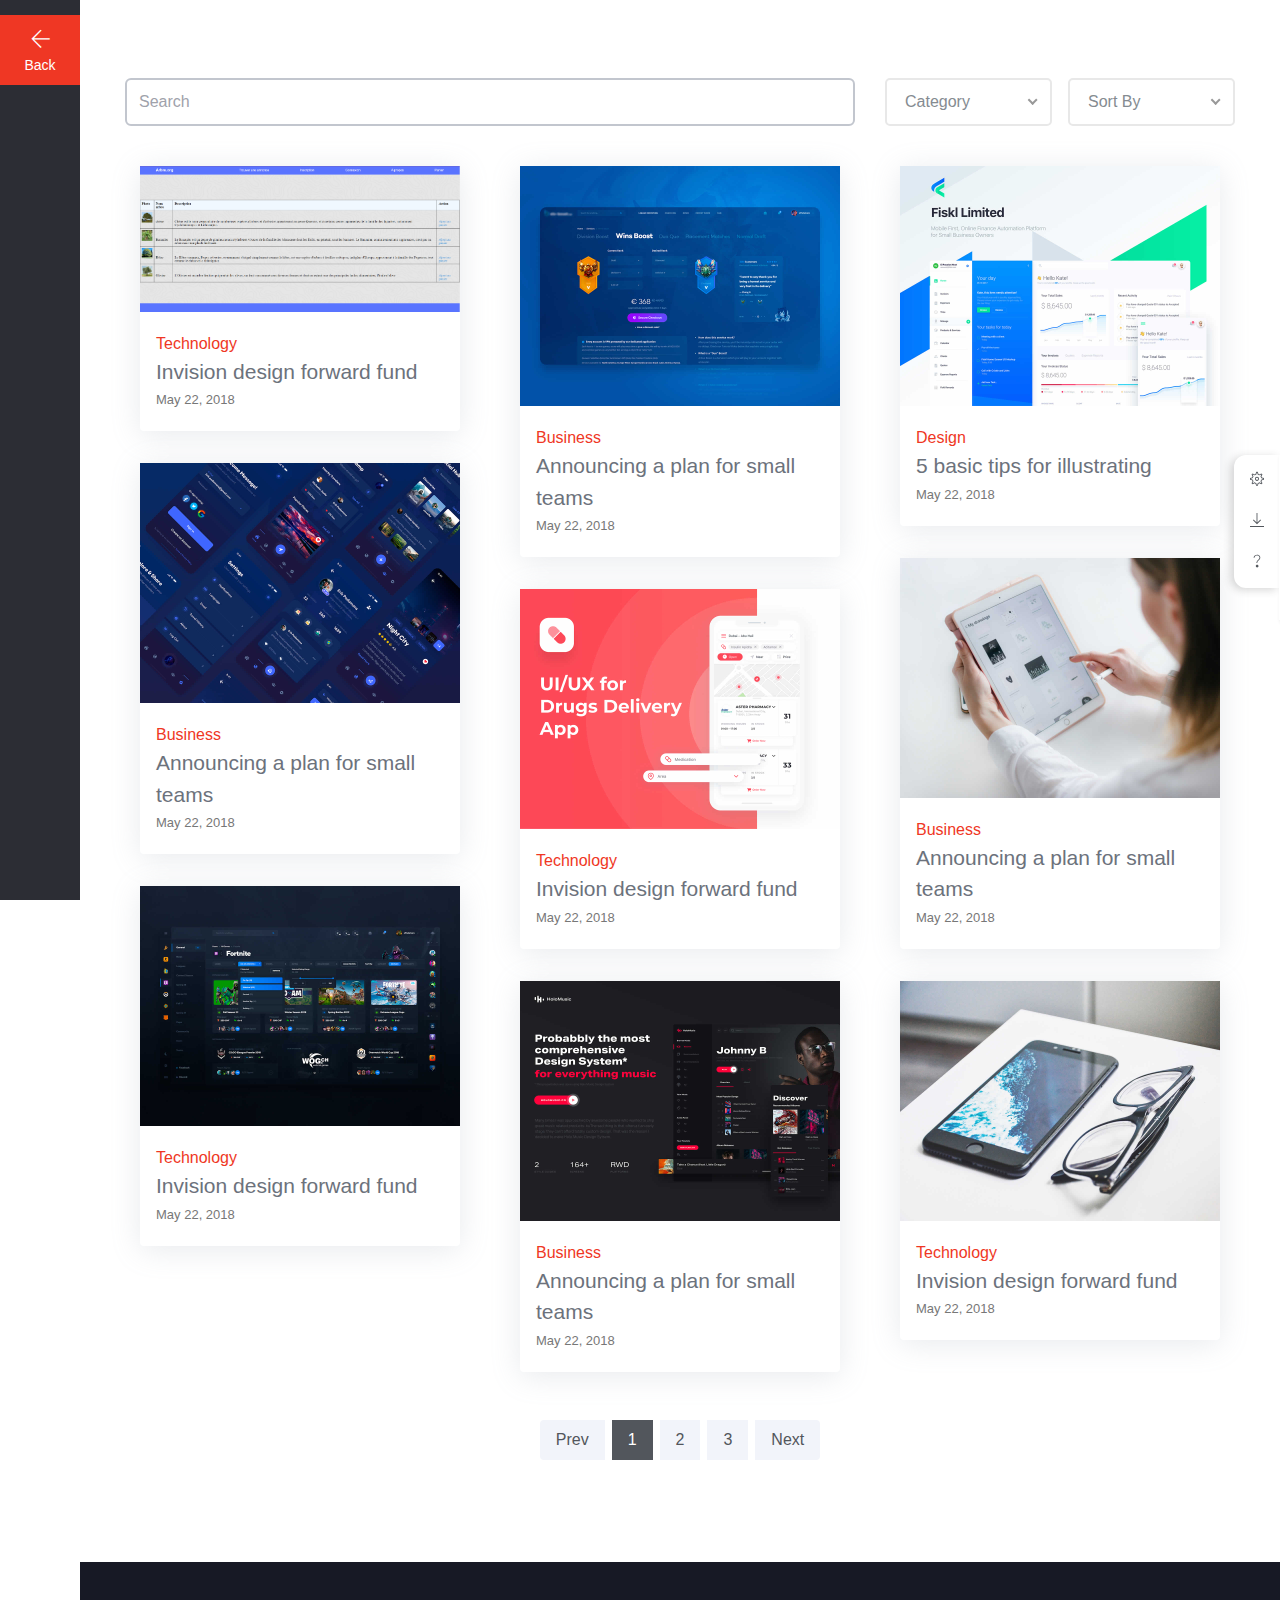
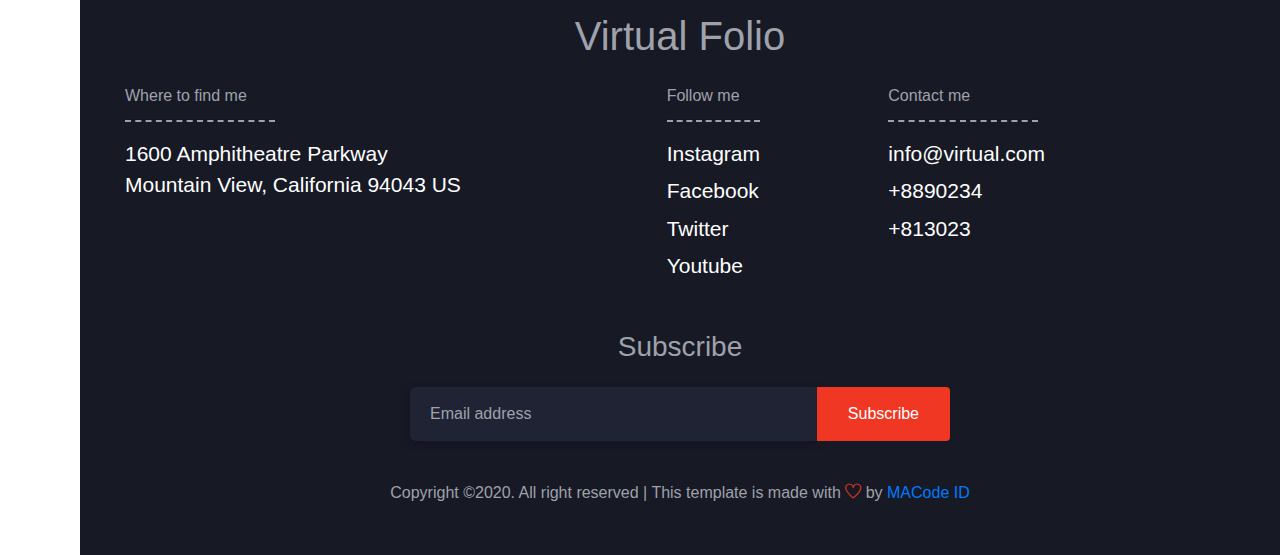
==== html/blog-minibar.html @ cccce453 "initialisation du portfolio" ====
<!DOCTYPE html>
<html lang="en">
<head>
  <meta charset="UTF-8">
  <meta name="viewport" content="width=device-width, initial-scale=1.0">
  
  <meta http-equiv="X-UA-Compatible" content="ie=edge">
  
  <meta name="copyright" content="MACode ID, https://www.macodeid.com/">
  
  <title>Blog - Minibar</title>
  
  <link rel="shortcut icon" type="image/ico" href="../assets/favicon.ico">
  
  <link rel="stylesheet" type="text/css" href="../assets/css/themify-icons.css">
  
  <link rel="stylesheet" type="text/css" href="../assets/css/bootstrap.css">

  <link rel="stylesheet" type="text/css" href="../assets/vendor/animate/animate.css">
  
  <link rel="stylesheet" type="text/css" href="../assets/vendor/owl-carousel/owl.carousel.css">
  
  <link rel="stylesheet" type="text/css" href="../assets/vendor/perfect-scrollbar/css/perfect-scrollbar.css">
  
  <link rel="stylesheet" type="text/css" href="../assets/vendor/nice-select/css/nice-select.css">
  
  <link rel="stylesheet" type="text/css" href="../assets/vendor/fancybox/css/jquery.fancybox.min.css">
  
  <link rel="stylesheet" type="text/css" href="../assets/css/virtual.css">
  
  <link rel="stylesheet" type="text/css" href="../assets/css/minibar.virtual.css">
</head>
<body class="theme-red">
  
  <!-- Back to top button -->
  <div class="btn-back_to_top">
    <span class="ti-arrow-up"></span>
  </div>
  
  <!-- Setting button -->
  <div class="config">
    <div class="template-config">
      <!-- Settings -->
      <div class="d-block">
        <button class="btn btn-fab btn-sm" id="sideel" title="Settings"><span class="ti-settings"></span></button>
      </div>
      <!-- Puschase -->
      <div class="d-block">
        <a href="https://macodeid.com/projects/virtual-folio/" class="btn btn-fab btn-sm" title="Get this template" data-toggle="tooltip" data-placement="left"><span class="ti-download"></span></a>
      </div>
      <!-- Help -->
      <div class="d-block">
        <a href="#" class="btn btn-fab btn-sm" title="Help" data-toggle="tooltip" data-placement="left"><span class="ti-help"></span></a>
      </div>
    </div>
    <div class="set-menu">
      <p>Select Color</p>
      <div class="color-bar" data-toggle="selected">
        <span class="color-item bg-theme-red selected" data-class="theme-red"></span>
        <span class="color-item bg-theme-blue" data-class="theme-blue"></span>
        <span class="color-item bg-theme-green" data-class="theme-green"></span>
        <span class="color-item bg-theme-orange" data-class="theme-orange"></span>
        <span class="color-item bg-theme-purple" data-class="theme-purple"></span>
      </div>
      <select class="custom-select" id="change-page">
        <option value="">Choose Page</option>
        <option value="index">Topbar</option>
        <option value="blog-topbar">Blog (Topbar)</option>
        <option value="index-2">Minibar</option>
        <option value="blog-minibar">Blog (Minibar)</option>
      </select>
    </div>
  </div>
  
  <div class="topbar-nav fixed-top">
    <div class="brand">
      <img src="../assets/favicon.ico" alt="" width="30" height="30">
    </div>
    <h3 class="ml-1">Folio</h3>
    <button class="btn-fab toggle-menu mr-3"><span class="ti-menu"></span></button>
  </div>
  
  <!-- Mini bar -->
  <div class="minibar">
    <div class="header">
      <div class="brand">
        
      </div>
    </div>
    <div class="content">
      <ul class="main-menu">
        <li class="menu-item active">
          <a href="index-2.html" class="menu-link">
            <span class="icon ti-arrow-left"></span>
            <span class="caption">Back</span>
          </a>
        </li>
      </ul>
    </div>
    <div class="footer">
      <div class="social-menu">
        
      </div>
    </div>
  </div>
  
  <!-- Main Wrapper -->
  <div class="vg-main-wrapper">
    <div class="vg-page page-blog">
      <div class="container">
        <div class="row widget-grid">
          <div class="col-lg-8">
            <div class="input-group py-2">
              <input type="text" class="form-control" placeholder="Search">
            </div>
          </div>
          <div class="col-lg-4">
            <div class="d-flex py-2 mx-n2">
              <div class="input-group px-2">
                <select class="vg-select">
                  <option value="">Category</option>
                  <option value="cat-1">Design</option>
                  <option value="cat-2">Technology</option>
                  <option value="cat-3">Graphics</option>
                  <option value="cat-4">UI/UX</option>
                </select>
              </div>
              <div class="input-group px-2">
                <select class="vg-select">
                  <option value="">Sort By</option>
                  <option value="cat-1">Newest</option>
                  <option value="cat-2">Popular</option>
                  <option value="cat-3">Recommended</option>
                </select>
              </div>
            </div>
          </div>
        </div>
        <div class="row post-grid">
          <div class="col-md-6 col-lg-4">
            <div class="card">
              <div class="img-place">
                <img src="../assets/img/work/nuitdelinfo2023.png" alt="">
              </div>
              <div class="caption">
                <a href="javascript:void(0)" class="post-category">Technology</a>
                <a href="#" class="post-title">Invision design forward fund</a>
                <span class="post-date"><span class="sr-only">Published on</span> May 22, 2018</span>
              </div>
            </div>
            <div class="card">
              <div class="img-place">
                <img src="../assets/img/work/work-2.jpg" alt="">
              </div>
              <div class="caption">
                <a href="javascript:void(0)" class="post-category">Business</a>
                <a href="#" class="post-title">Announcing a plan for small teams</a>
                <span class="post-date"><span class="sr-only">Published on</span> May 22, 2018</span>
              </div>
            </div>
            <div class="card">
              <div class="img-place">
                <img src="../assets/img/work/work-3.jpg" alt="">
              </div>
              <div class="caption">
                <a href="javascript:void(0)" class="post-category">Technology</a>
                <a href="#" class="post-title">Invision design forward fund</a>
                <span class="post-date"><span class="sr-only">Published on</span> May 22, 2018</span>
              </div>
            </div>
          </div>
          <div class="col-md-6 col-lg-4">
            <div class="card">
              <div class="img-place">
                <img src="../assets/img/work/work-4.jpg" alt="">
              </div>
              <div class="caption">
                <a href="javascript:void(0)" class="post-category">Business</a>
                <a href="#" class="post-title">Announcing a plan for small teams</a>
                <span class="post-date"><span class="sr-only">Published on</span> May 22, 2018</span>
              </div>
            </div>
            <div class="card">
              <div class="img-place">
                <img src="../assets/img/work/work-5.jpg" alt="">
              </div>
              <div class="caption">
                <a href="javascript:void(0)" class="post-category">Technology</a>
                <a href="#" class="post-title">Invision design forward fund</a>
                <span class="post-date"><span class="sr-only">Published on</span> May 22, 2018</span>
              </div>
            </div>
            <div class="card">
              <div class="img-place">
                <img src="../assets/img/work/work-6.jpg" alt="">
              </div>
              <div class="caption">
                <a href="javascript:void(0)" class="post-category">Business</a>
                <a href="#" class="post-title">Announcing a plan for small teams</a>
                <span class="post-date"><span class="sr-only">Published on</span> May 22, 2018</span>
              </div>
            </div>
          </div>
          <div class="col-md-6 col-lg-4">
            <div class="card">
              <div class="img-place">
                <img src="../assets/img/work/work-7.jpg" alt="">
              </div>
              <div class="caption">
                <a href="javascript:void(0)" class="post-category">Design</a>
                <a href="#" class="post-title">5 basic tips for illustrating</a>
                <span class="post-date"><span class="sr-only">Published on</span> May 22, 2018</span>
              </div>
            </div>
            <div class="card">
              <div class="img-place">
                <img src="../assets/img/work/work-8.jpg" alt="">
              </div>
              <div class="caption">
                <a href="javascript:void(0)" class="post-category">Business</a>
                <a href="#" class="post-title">Announcing a plan for small teams</a>
                <span class="post-date"><span class="sr-only">Published on</span> May 22, 2018</span>
              </div>
            </div>
            <div class="card">
              <div class="img-place">
                <img src="../assets/img/work/work-9.jpg" alt="">
              </div>
              <div class="caption">
                <a href="javascript:void(0)" class="post-category">Technology</a>
                <a href="#" class="post-title">Invision design forward fund</a>
                <span class="post-date"><span class="sr-only">Published on</span> May 22, 2018</span>
              </div>
            </div>
          </div>
          <div class="col-12 py-3">
            <ul class="pagination justify-content-center">
              <li class="page-item">
                <a href="" class="page-link">Prev</a>
              </li>
              <li class="page-item active">
                <a href="" class="page-link">1</a>
              </li>
              <li class="page-item">
                <a href="" class="page-link">2</a>
              </li>
              <li class="page-item">
                <a href="" class="page-link">3</a>
              </li>
              <li class="page-item">
                <a href="" class="page-link">Next</a>
              </li>
            </ul>
          </div>
        </div>
      </div>
    </div>
    
    <!-- Footer -->
    <div class="vg-footer">
      <h1 class="text-center">Virtual Folio</h1>
      <div class="container">
        <div class="row">
          <div class="col-lg-4 py-3">
            <div class="footer-info">
              <p>Where to find me</p>
              <hr class="divider">
              <p class="fs-large fg-white">1600 Amphitheatre Parkway Mountain View, California 94043 US</p>
            </div>
          </div>
          <div class="col-md-6 col-lg-3 py-3">
            <div class="float-lg-right">
              <p>Follow me</p>
              <hr class="divider">
              <ul class="list-unstyled">
                <li><a href="#">Instagram</a></li>
                <li><a href="#">Facebook</a></li>
                <li><a href="#">Twitter</a></li>
                <li><a href="#">Youtube</a></li>
              </ul>
            </div>
          </div>
          <div class="col-md-6 col-lg-3 py-3">
            <div class="float-lg-right">
              <p>Contact me</p>
              <hr class="divider">
              <ul class="list-unstyled">
                <li>info@virtual.com</li>
                <li>+8890234</li>
                <li>+813023</li>
              </ul>
            </div>
          </div>
        </div>
        <div class="row justify-content-center mt-3">
          <div class="col-12 mb-3">
            <h3 class="fw-normal text-center">Subscribe</h3>
          </div>
          <div class="col-lg-6">
            <form class="mb-3">
              <div class="input-group">
                <input type="text" class="form-control" placeholder="Email address">
                <input type="submit" class="btn btn-theme no-shadow" value="Subscribe">
              </div>
            </form>
          </div>
          <div class="col-12">
            <p class="text-center mb-0 mt-4">Copyright &copy;2020. All right reserved | This template is made with <span class="ti-heart fg-theme-red"></span> by <a href="https://www.macodeid.com/">MACode ID</a></p>
          </div>
        </div>
      </div>
    </div> <!-- End footer -->
  </div> <!-- End main wrapper -->
  
  <script src="../assets/js/jquery-3.5.1.min.js"></script>
  
  <script src="../assets/js/bootstrap.bundle.min.js"></script>
  
  <script src="../assets/vendor/owl-carousel/owl.carousel.min.js"></script>
  
  <script src="../assets/vendor/perfect-scrollbar/js/perfect-scrollbar.js"></script>
  
  <script src="../assets/vendor/isotope/isotope.pkgd.min.js"></script>
  
  <script src="../assets/vendor/nice-select/js/jquery.nice-select.min.js"></script>
  
  <script src="../assets/vendor/fancybox/js/jquery.fancybox.min.js"></script>

  <script src="../assets/vendor/wow/wow.min.js"></script>

  <script src="../assets/vendor/animateNumber/jquery.animateNumber.min.js"></script>

  <script src="../assets/vendor/waypoints/jquery.waypoints.min.js"></script>

  <script src="../assets/js/google-maps.js"></script>

  <script src="../assets/js/minibar-virtual.js"></script>

  <!-- <script async defer src="https://maps.googleapis.com/maps/api/js?key=AIzaSyAIA_zqjFMsJM_sxP9-6Pde5vVCTyJmUHM&callback=initMap"></script> -->

</body>
</html>
---- assets/css/themify-icons.css ----
@font-face {
	font-family: 'themify';
	src:url('../fonts/themify.eot?-fvbane');
	src:url('../fonts/themify.eot?#iefix-fvbane') format('embedded-opentype'),
		url('../fonts/themify.woff?-fvbane') format('woff'),
		url('../fonts/themify.ttf?-fvbane') format('truetype'),
		url('../fonts/themify.svg?-fvbane#themify') format('svg');
	font-weight: normal;
	font-style: normal;
}

[class^="ti-"], [class*=" ti-"] {
	font-family: 'themify';
	speak: none;
	font-style: normal;
	font-weight: normal;
	font-variant: normal;
	text-transform: none;
	line-height: 1;

	/* Better Font Rendering =========== */
	-webkit-font-smoothing: antialiased;
	-moz-osx-font-smoothing: grayscale;
}

.ti-wand:before {
	content: "\e600";
}
.ti-volume:before {
	content: "\e601";
}
.ti-user:before {
	content: "\e602";
}
.ti-unlock:before {
	content: "\e603";
}
.ti-unlink:before {
	content: "\e604";
}
.ti-trash:before {
	content: "\e605";
}
.ti-thought:before {
	content: "\e606";
}
.ti-target:before {
	content: "\e607";
}
.ti-tag:before {
	content: "\e608";
}
.ti-tablet:before {
	content: "\e609";
}
.ti-star:before {
	content: "\e60a";
}
.ti-spray:before {
	content: "\e60b";
}
.ti-signal:before {
	content: "\e60c";
}
.ti-shopping-cart:before {
	content: "\e60d";
}
.ti-shopping-cart-full:before {
	content: "\e60e";
}
.ti-settings:before {
	content: "\e60f";
}
.ti-search:before {
	content: "\e610";
}
.ti-zoom-in:before {
	content: "\e611";
}
.ti-zoom-out:before {
	content: "\e612";
}
.ti-cut:before {
	content: "\e613";
}
.ti-ruler:before {
	content: "\e614";
}
.ti-ruler-pencil:before {
	content: "\e615";
}
.ti-ruler-alt:before {
	content: "\e616";
}
.ti-bookmark:before {
	content: "\e617";
}
.ti-bookmark-alt:before {
	content: "\e618";
}
.ti-reload:before {
	content: "\e619";
}
.ti-plus:before {
	content: "\e61a";
}
.ti-pin:before {
	content: "\e61b";
}
.ti-pencil:before {
	content: "\e61c";
}
.ti-pencil-alt:before {
	content: "\e61d";
}
.ti-paint-roller:before {
	content: "\e61e";
}
.ti-paint-bucket:before {
	content: "\e61f";
}
.ti-na:before {
	content: "\e620";
}
.ti-mobile:before {
	content: "\e621";
}
.ti-minus:before {
	content: "\e622";
}
.ti-medall:before {
	content: "\e623";
}
.ti-medall-alt:before {
	content: "\e624";
}
.ti-marker:before {
	content: "\e625";
}
.ti-marker-alt:before {
	content: "\e626";
}
.ti-arrow-up:before {
	content: "\e627";
}
.ti-arrow-right:before {
	content: "\e628";
}
.ti-arrow-left:before {
	content: "\e629";
}
.ti-arrow-down:before {
	content: "\e62a";
}
.ti-lock:before {
	content: "\e62b";
}
.ti-location-arrow:before {
	content: "\e62c";
}
.ti-link:before {
	content: "\e62d";
}
.ti-layout:before {
	content: "\e62e";
}
.ti-layers:before {
	content: "\e62f";
}
.ti-layers-alt:before {
	content: "\e630";
}
.ti-key:before {
	content: "\e631";
}
.ti-import:before {
	content: "\e632";
}
.ti-image:before {
	content: "\e633";
}
.ti-heart:before {
	content: "\e634";
}
.ti-heart-broken:before {
	content: "\e635";
}
.ti-hand-stop:before {
	content: "\e636";
}
.ti-hand-open:before {
	content: "\e637";
}
.ti-hand-drag:before {
	content: "\e638";
}
.ti-folder:before {
	content: "\e639";
}
.ti-flag:before {
	content: "\e63a";
}
.ti-flag-alt:before {
	content: "\e63b";
}
.ti-flag-alt-2:before {
	content: "\e63c";
}
.ti-eye:before {
	content: "\e63d";
}
.ti-export:before {
	content: "\e63e";
}
.ti-exchange-vertical:before {
	content: "\e63f";
}
.ti-desktop:before {
	content: "\e640";
}
.ti-cup:before {
	content: "\e641";
}
.ti-crown:before {
	content: "\e642";
}
.ti-comments:before {
	content: "\e643";
}
.ti-comment:before {
	content: "\e644";
}
.ti-comment-alt:before {
	content: "\e645";
}
.ti-close:before {
	content: "\e646";
}
.ti-clip:before {
	content: "\e647";
}
.ti-angle-up:before {
	content: "\e648";
}
.ti-angle-right:before {
	content: "\e649";
}
.ti-angle-left:before {
	content: "\e64a";
}
.ti-angle-down:before {
	content: "\e64b";
}
.ti-check:before {
	content: "\e64c";
}
.ti-check-box:before {
	content: "\e64d";
}
.ti-camera:before {
	content: "\e64e";
}
.ti-announcement:before {
	content: "\e64f";
}
.ti-brush:before {
	content: "\e650";
}
.ti-briefcase:before {
	content: "\e651";
}
.ti-bolt:before {
	content: "\e652";
}
.ti-bolt-alt:before {
	content: "\e653";
}
.ti-blackboard:before {
	content: "\e654";
}
.ti-bag:before {
	content: "\e655";
}
.ti-move:before {
	content: "\e656";
}
.ti-arrows-vertical:before {
	content: "\e657";
}
.ti-arrows-horizontal:before {
	content: "\e658";
}
.ti-fullscreen:before {
	content: "\e659";
}
.ti-arrow-top-right:before {
	content: "\e65a";
}
.ti-arrow-top-left:before {
	content: "\e65b";
}
.ti-arrow-circle-up:before {
	content: "\e65c";
}
.ti-arrow-circle-right:before {
	content: "\e65d";
}
.ti-arrow-circle-left:before {
	content: "\e65e";
}
.ti-arrow-circle-down:before {
	content: "\e65f";
}
.ti-angle-double-up:before {
	content: "\e660";
}
.ti-angle-double-right:before {
	content: "\e661";
}
.ti-angle-double-left:before {
	content: "\e662";
}
.ti-angle-double-down:before {
	content: "\e663";
}
.ti-zip:before {
	content: "\e664";
}
.ti-world:before {
	content: "\e665";
}
.ti-wheelchair:before {
	content: "\e666";
}
.ti-view-list:before {
	content: "\e667";
}
.ti-view-list-alt:before {
	content: "\e668";
}
.ti-view-grid:before {
	content: "\e669";
}
.ti-uppercase:before {
	content: "\e66a";
}
.ti-upload:before {
	content: "\e66b";
}
.ti-underline:before {
	content: "\e66c";
}
.ti-truck:before {
	content: "\e66d";
}
.ti-timer:before {
	content: "\e66e";
}
.ti-ticket:before {
	content: "\e66f";
}
.ti-thumb-up:before {
	content: "\e670";
}
.ti-thumb-down:before {
	content: "\e671";
}
.ti-text:before {
	content: "\e672";
}
.ti-stats-up:before {
	content: "\e673";
}
.ti-stats-down:before {
	content: "\e674";
}
.ti-split-v:before {
	content: "\e675";
}
.ti-split-h:before {
	content: "\e676";
}
.ti-smallcap:before {
	content: "\e677";
}
.ti-shine:before {
	content: "\e678";
}
.ti-shift-right:before {
	content: "\e679";
}
.ti-shift-left:before {
	content: "\e67a";
}
.ti-shield:before {
	content: "\e67b";
}
.ti-notepad:before {
	content: "\e67c";
}
.ti-server:before {
	content: "\e67d";
}
.ti-quote-right:before {
	content: "\e67e";
}
.ti-quote-left:before {
	content: "\e67f";
}
.ti-pulse:before {
	content: "\e680";
}
.ti-printer:before {
	content: "\e681";
}
.ti-power-off:before {
	content: "\e682";
}
.ti-plug:before {
	content: "\e683";
}
.ti-pie-chart:before {
	content: "\e684";
}
.ti-paragraph:before {
	content: "\e685";
}
.ti-panel:before {
	content: "\e686";
}
.ti-package:before {
	content: "\e687";
}
.ti-music:before {
	content: "\e688";
}
.ti-music-alt:before {
	content: "\e689";
}
.ti-mouse:before {
	content: "\e68a";
}
.ti-mouse-alt:before {
	content: "\e68b";
}
.ti-money:before {
	content: "\e68c";
}
.ti-microphone:before {
	content: "\e68d";
}
.ti-menu:before {
	content: "\e68e";
}
.ti-menu-alt:before {
	content: "\e68f";
}
.ti-map:before {
	content: "\e690";
}
.ti-map-alt:before {
	content: "\e691";
}
.ti-loop:before {
	content: "\e692";
}
.ti-location-pin:before {
	content: "\e693";
}
.ti-list:before {
	content: "\e694";
}
.ti-light-bulb:before {
	content: "\e695";
}
.ti-Italic:before {
	content: "\e696";
}
.ti-info:before {
	content: "\e697";
}
.ti-infinite:before {
	content: "\e698";
}
.ti-id-badge:before {
	content: "\e699";
}
.ti-hummer:before {
	content: "\e69a";
}
.ti-home:before {
	content: "\e69b";
}
.ti-help:before {
	content: "\e69c";
}
.ti-headphone:before {
	content: "\e69d";
}
.ti-harddrives:before {
	content: "\e69e";
}
.ti-harddrive:before {
	content: "\e69f";
}
.ti-gift:before {
	content: "\e6a0";
}
.ti-game:before {
	content: "\e6a1";
}
.ti-filter:before {
	content: "\e6a2";
}
.ti-files:before {
	content: "\e6a3";
}
.ti-file:before {
	content: "\e6a4";
}
.ti-eraser:before {
	content: "\e6a5";
}
.ti-envelope:before {
	content: "\e6a6";
}
.ti-download:before {
	content: "\e6a7";
}
.ti-direction:before {
	content: "\e6a8";
}
.ti-direction-alt:before {
	content: "\e6a9";
}
.ti-dashboard:before {
	content: "\e6aa";
}
.ti-control-stop:before {
	content: "\e6ab";
}
.ti-control-shuffle:before {
	content: "\e6ac";
}
.ti-control-play:before {
	content: "\e6ad";
}
.ti-control-pause:before {
	content: "\e6ae";
}
.ti-control-forward:before {
	content: "\e6af";
}
.ti-control-backward:before {
	content: "\e6b0";
}
.ti-cloud:before {
	content: "\e6b1";
}
.ti-cloud-up:before {
	content: "\e6b2";
}
.ti-cloud-down:before {
	content: "\e6b3";
}
.ti-clipboard:before {
	content: "\e6b4";
}
.ti-car:before {
	content: "\e6b5";
}
.ti-calendar:before {
	content: "\e6b6";
}
.ti-book:before {
	content: "\e6b7";
}
.ti-bell:before {
	content: "\e6b8";
}
.ti-basketball:before {
	content: "\e6b9";
}
.ti-bar-chart:before {
	content: "\e6ba";
}
.ti-bar-chart-alt:before {
	content: "\e6bb";
}
.ti-back-right:before {
	content: "\e6bc";
}
.ti-back-left:before {
	content: "\e6bd";
}
.ti-arrows-corner:before {
	content: "\e6be";
}
.ti-archive:before {
	content: "\e6bf";
}
.ti-anchor:before {
	content: "\e6c0";
}
.ti-align-right:before {
	content: "\e6c1";
}
.ti-align-left:before {
	content: "\e6c2";
}
.ti-align-justify:before {
	content: "\e6c3";
}
.ti-align-center:before {
	content: "\e6c4";
}
.ti-alert:before {
	content: "\e6c5";
}
.ti-alarm-clock:before {
	content: "\e6c6";
}
.ti-agenda:before {
	content: "\e6c7";
}
.ti-write:before {
	content: "\e6c8";
}
.ti-window:before {
	content: "\e6c9";
}
.ti-widgetized:before {
	content: "\e6ca";
}
.ti-widget:before {
	content: "\e6cb";
}
.ti-widget-alt:before {
	content: "\e6cc";
}
.ti-wallet:before {
	content: "\e6cd";
}
.ti-video-clapper:before {
	content: "\e6ce";
}
.ti-video-camera:before {
	content: "\e6cf";
}
.ti-vector:before {
	content: "\e6d0";
}
.ti-themify-logo:before {
	content: "\e6d1";
}
.ti-themify-favicon:before {
	content: "\e6d2";
}
.ti-themify-favicon-alt:before {
	content: "\e6d3";
}
.ti-support:before {
	content: "\e6d4";
}
.ti-stamp:before {
	content: "\e6d5";
}
.ti-split-v-alt:before {
	content: "\e6d6";
}
.ti-slice:before {
	content: "\e6d7";
}
.ti-shortcode:before {
	content: "\e6d8";
}
.ti-shift-right-alt:before {
	content: "\e6d9";
}
.ti-shift-left-alt:before {
	content: "\e6da";
}
.ti-ruler-alt-2:before {
	content: "\e6db";
}
.ti-receipt:before {
	content: "\e6dc";
}
.ti-pin2:before {
	content: "\e6dd";
}
.ti-pin-alt:before {
	content: "\e6de";
}
.ti-pencil-alt2:before {
	content: "\e6df";
}
.ti-palette:before {
	content: "\e6e0";
}
.ti-more:before {
	content: "\e6e1";
}
.ti-more-alt:before {
	content: "\e6e2";
}
.ti-microphone-alt:before {
	content: "\e6e3";
}
.ti-magnet:before {
	content: "\e6e4";
}
.ti-line-double:before {
	content: "\e6e5";
}
.ti-line-dotted:before {
	content: "\e6e6";
}
.ti-line-dashed:before {
	content: "\e6e7";
}
.ti-layout-width-full:before {
	content: "\e6e8";
}
.ti-layout-width-default:before {
	content: "\e6e9";
}
.ti-layout-width-default-alt:before {
	content: "\e6ea";
}
.ti-layout-tab:before {
	content: "\e6eb";
}
.ti-layout-tab-window:before {
	content: "\e6ec";
}
.ti-layout-tab-v:before {
	content: "\e6ed";
}
.ti-layout-tab-min:before {
	content: "\e6ee";
}
.ti-layout-slider:before {
	content: "\e6ef";
}
.ti-layout-slider-alt:before {
	content: "\e6f0";
}
.ti-layout-sidebar-right:before {
	content: "\e6f1";
}
.ti-layout-sidebar-none:before {
	content: "\e6f2";
}
.ti-layout-sidebar-left:before {
	content: "\e6f3";
}
.ti-layout-placeholder:before {
	content: "\e6f4";
}
.ti-layout-menu:before {
	content: "\e6f5";
}
.ti-layout-menu-v:before {
	content: "\e6f6";
}
.ti-layout-menu-separated:before {
	content: "\e6f7";
}
.ti-layout-menu-full:before {
	content: "\e6f8";
}
.ti-layout-media-right-alt:before {
	content: "\e6f9";
}
.ti-layout-media-right:before {
	content: "\e6fa";
}
.ti-layout-media-overlay:before {
	content: "\e6fb";
}
.ti-layout-media-overlay-alt:before {
	content: "\e6fc";
}
.ti-layout-media-overlay-alt-2:before {
	content: "\e6fd";
}
.ti-layout-media-left-alt:before {
	content: "\e6fe";
}
.ti-layout-media-left:before {
	content: "\e6ff";
}
.ti-layout-media-center-alt:before {
	content: "\e700";
}
.ti-layout-media-center:before {
	content: "\e701";
}
.ti-layout-list-thumb:before {
	content: "\e702";
}
.ti-layout-list-thumb-alt:before {
	content: "\e703";
}
.ti-layout-list-post:before {
	content: "\e704";
}
.ti-layout-list-large-image:before {
	content: "\e705";
}
.ti-layout-line-solid:before {
	content: "\e706";
}
.ti-layout-grid4:before {
	content: "\e707";
}
.ti-layout-grid3:before {
	content: "\e708";
}
.ti-layout-grid2:before {
	content: "\e709";
}
.ti-layout-grid2-thumb:before {
	content: "\e70a";
}
.ti-layout-cta-right:before {
	content: "\e70b";
}
.ti-layout-cta-left:before {
	content: "\e70c";
}
.ti-layout-cta-center:before {
	content: "\e70d";
}
.ti-layout-cta-btn-right:before {
	content: "\e70e";
}
.ti-layout-cta-btn-left:before {
	content: "\e70f";
}
.ti-layout-column4:before {
	content: "\e710";
}
.ti-layout-column3:before {
	content: "\e711";
}
.ti-layout-column2:before {
	content: "\e712";
}
.ti-layout-accordion-separated:before {
	content: "\e713";
}
.ti-layout-accordion-merged:before {
	content: "\e714";
}
.ti-layout-accordion-list:before {
	content: "\e715";
}
.ti-ink-pen:before {
	content: "\e716";
}
.ti-info-alt:before {
	content: "\e717";
}
.ti-help-alt:before {
	content: "\e718";
}
.ti-headphone-alt:before {
	content: "\e719";
}
.ti-hand-point-up:before {
	content: "\e71a";
}
.ti-hand-point-right:before {
	content: "\e71b";
}
.ti-hand-point-left:before {
	content: "\e71c";
}
.ti-hand-point-down:before {
	content: "\e71d";
}
.ti-gallery:before {
	content: "\e71e";
}
.ti-face-smile:before {
	content: "\e71f";
}
.ti-face-sad:before {
	content: "\e720";
}
.ti-credit-card:before {
	content: "\e721";
}
.ti-control-skip-forward:before {
	content: "\e722";
}
.ti-control-skip-backward:before {
	content: "\e723";
}
.ti-control-record:before {
	content: "\e724";
}
.ti-control-eject:before {
	content: "\e725";
}
.ti-comments-smiley:before {
	content: "\e726";
}
.ti-brush-alt:before {
	content: "\e727";
}
.ti-youtube:before {
	content: "\e728";
}
.ti-vimeo:before {
	content: "\e729";
}
.ti-twitter:before {
	content: "\e72a";
}
.ti-time:before {
	content: "\e72b";
}
.ti-tumblr:before {
	content: "\e72c";
}
.ti-skype:before {
	content: "\e72d";
}
.ti-share:before {
	content: "\e72e";
}
.ti-share-alt:before {
	content: "\e72f";
}
.ti-rocket:before {
	content: "\e730";
}
.ti-pinterest:before {
	content: "\e731";
}
.ti-new-window:before {
	content: "\e732";
}
.ti-microsoft:before {
	content: "\e733";
}
.ti-list-ol:before {
	content: "\e734";
}
.ti-linkedin:before {
	content: "\e735";
}
.ti-layout-sidebar-2:before {
	content: "\e736";
}
.ti-layout-grid4-alt:before {
	content: "\e737";
}
.ti-layout-grid3-alt:before {
	content: "\e738";
}
.ti-layout-grid2-alt:before {
	content: "\e739";
}
.ti-layout-column4-alt:before {
	content: "\e73a";
}
.ti-layout-column3-alt:before {
	content: "\e73b";
}
.ti-layout-column2-alt:before {
	content: "\e73c";
}
.ti-instagram:before {
	content: "\e73d";
}
.ti-google:before {
	content: "\e73e";
}
.ti-github:before {
	content: "\e73f";
}
.ti-flickr:before {
	content: "\e740";
}
.ti-facebook:before {
	content: "\e741";
}
.ti-dropbox:before {
	content: "\e742";
}
.ti-dribbble:before {
	content: "\e743";
}
.ti-apple:before {
	content: "\e744";
}
.ti-android:before {
	content: "\e745";
}
.ti-save:before {
	content: "\e746";
}
.ti-save-alt:before {
	content: "\e747";
}
.ti-yahoo:before {
	content: "\e748";
}
.ti-wordpress:before {
	content: "\e749";
}
.ti-vimeo-alt:before {
	content: "\e74a";
}
.ti-twitter-alt:before {
	content: "\e74b";
}
.ti-tumblr-alt:before {
	content: "\e74c";
}
.ti-trello:before {
	content: "\e74d";
}
.ti-stack-overflow:before {
	content: "\e74e";
}
.ti-soundcloud:before {
	content: "\e74f";
}
.ti-sharethis:before {
	content: "\e750";
}
.ti-sharethis-alt:before {
	content: "\e751";
}
.ti-reddit:before {
	content: "\e752";
}
.ti-pinterest-alt:before {
	content: "\e753";
}
.ti-microsoft-alt:before {
	content: "\e754";
}
.ti-linux:before {
	content: "\e755";
}
.ti-jsfiddle:before {
	content: "\e756";
}
.ti-joomla:before {
	content: "\e757";
}
.ti-html5:before {
	content: "\e758";
}
.ti-flickr-alt:before {
	content: "\e759";
}
.ti-email:before {
	content: "\e75a";
}
.ti-drupal:before {
	content: "\e75b";
}
.ti-dropbox-alt:before {
	content: "\e75c";
}
.ti-css3:before {
	content: "\e75d";
}
.ti-rss:before {
	content: "\e75e";
}
.ti-rss-alt:before {
	content: "\e75f";
}
---- assets/vendor/nice-select/css/nice-select.css ----
.nice-select {
  -webkit-tap-highlight-color: transparent;
  background-color: #fff;
  border-radius: 5px;
  border: solid 1px #e8e8e8;
  box-sizing: border-box;
  clear: both;
  cursor: pointer;
  display: block;
  float: left;
  font-family: inherit;
  font-size: 14px;
  font-weight: normal;
  height: 42px;
  line-height: 40px;
  outline: none;
  padding-left: 18px;
  padding-right: 30px;
  position: relative;
  text-align: left !important;
  -webkit-transition: all 0.2s ease-in-out;
  transition: all 0.2s ease-in-out;
  -webkit-user-select: none;
     -moz-user-select: none;
      -ms-user-select: none;
          user-select: none;
  white-space: nowrap;
  width: auto; }
  .nice-select:hover {
    border-color: #dbdbdb; }
  .nice-select:active, .nice-select.open, .nice-select:focus {
    border-color: #999; }
  .nice-select:after {
    border-bottom: 2px solid #999;
    border-right: 2px solid #999;
    content: '';
    display: block;
    height: 5px;
    margin-top: -4px;
    pointer-events: none;
    position: absolute;
    right: 12px;
    top: 50%;
    -webkit-transform-origin: 66% 66%;
        -ms-transform-origin: 66% 66%;
            transform-origin: 66% 66%;
    -webkit-transform: rotate(45deg);
        -ms-transform: rotate(45deg);
            transform: rotate(45deg);
    -webkit-transition: all 0.15s ease-in-out;
    transition: all 0.15s ease-in-out;
    width: 5px; }
  .nice-select.open:after {
    -webkit-transform: rotate(-135deg);
        -ms-transform: rotate(-135deg);
            transform: rotate(-135deg); }
  .nice-select.open .list {
    opacity: 1;
    pointer-events: auto;
    -webkit-transform: scale(1) translateY(0);
        -ms-transform: scale(1) translateY(0);
            transform: scale(1) translateY(0); }
  .nice-select.disabled {
    border-color: #ededed;
    color: #999;
    pointer-events: none; }
    .nice-select.disabled:after {
      border-color: #cccccc; }
  .nice-select.wide {
    width: 100%; }
    .nice-select.wide .list {
      left: 0 !important;
      right: 0 !important; }
  .nice-select.right {
    float: right; }
    .nice-select.right .list {
      left: auto;
      right: 0; }
  .nice-select.small {
    font-size: 12px;
    height: 36px;
    line-height: 34px; }
    .nice-select.small:after {
      height: 4px;
      width: 4px; }
    .nice-select.small .option {
      line-height: 34px;
      min-height: 34px; }
  .nice-select .list {
    background-color: #fff;
    border-radius: 5px;
    box-shadow: 0 0 0 1px rgba(68, 68, 68, 0.11);
    box-sizing: border-box;
    margin-top: 4px;
    opacity: 0;
    overflow: hidden;
    padding: 0;
    pointer-events: none;
    position: absolute;
    top: 100%;
    left: 0;
    -webkit-transform-origin: 50% 0;
        -ms-transform-origin: 50% 0;
            transform-origin: 50% 0;
    -webkit-transform: scale(0.75) translateY(-21px);
        -ms-transform: scale(0.75) translateY(-21px);
            transform: scale(0.75) translateY(-21px);
    -webkit-transition: all 0.2s cubic-bezier(0.5, 0, 0, 1.25), opacity 0.15s ease-out;
    transition: all 0.2s cubic-bezier(0.5, 0, 0, 1.25), opacity 0.15s ease-out;
    z-index: 9; }
    .nice-select .list:hover .option:not(:hover) {
      background-color: transparent !important; }
  .nice-select .option {
    cursor: pointer;
    font-weight: 400;
    line-height: 40px;
    list-style: none;
    min-height: 40px;
    outline: none;
    padding-left: 18px;
    padding-right: 29px;
    text-align: left;
    -webkit-transition: all 0.2s;
    transition: all 0.2s; }
    .nice-select .option:hover, .nice-select .option.focus, .nice-select .option.selected.focus {
      background-color: #f6f6f6; }
    .nice-select .option.selected {
      font-weight: bold; }
    .nice-select .option.disabled {
      background-color: transparent;
      color: #999;
      cursor: default; }

.no-csspointerevents .nice-select .list {
  display: none; }

.no-csspointerevents .nice-select.open .list {
  display: block; }
---- assets/css/virtual.css ----
/*
 
 [Master Stylesheet]

 Project:   VirtualGram Template
 Version:   1.0
 Author:    Mikhail Abdillah
 Website:   https://www.macode.web.id/

 [Table of contents]

 1. Basic
 2. Button
 3. Color Scheme
 4. Progress bar
 5. Theme list
 6. Timeline
 7. Navigation
 8. Sidebar
 9. Page Style
 10. Social
 11. Theme Color
 12. Reveal
 13. Page Switching
 14. Carousel
 15. Grid (OpenGraph)

 */

:root {
    --theme-red: #ef3724;
    --theme-blue: #2960f7;
    --theme-green: #8cc63f;
    --theme-orange: #fd7e14;
    --theme-purple: #6f42c1;
}

/* Light */
@font-face {
    font-family: 'Quicksand';
    font-style: normal;
    font-weight: 300;
    src: local('Quicksand Light'), local('Quicksand-Light'), url(https://fonts.gstatic.com/s/quicksand/v8/6xKodSZaM9iE8KbpRA_pgHYYT8L_.woff2) format('woff2');
    unicode-range: U+0000-00FF, U+0131, U+0152-0153, U+02BB-02BC, U+02C6, U+02DA, U+02DC, U+2000-206F, U+2074, U+20AC, U+2122, U+2191, U+2193, U+2212, U+2215, U+FEFF, U+FFFD;
}

/* Normal */
@font-face {
    font-family: 'Quicksand';
    font-style: normal;
    font-weight: 400;
    src: local('Quicksand Regular'), local('Quicksand-Regular'), url(https://fonts.gstatic.com/s/quicksand/v8/6xKtdSZaM9iE8KbpRA_hK1QN.woff2) format('woff2');
    unicode-range: U+0000-00FF, U+0131, U+0152-0153, U+02BB-02BC, U+02C6, U+02DA, U+02DC, U+2000-206F, U+2074, U+20AC, U+2122, U+2191, U+2193, U+2212, U+2215, U+FEFF, U+FFFD;
}

/* Medium */
@font-face {
    font-family: 'Quicksand';
    font-style: normal;
    font-weight: 500;
    src: local('Quicksand Medium'), local('Quicksand-Medium'), url(https://fonts.gstatic.com/s/quicksand/v8/6xKodSZaM9iE8KbpRA_p2HcYT8L_.woff2) format('woff2');
    unicode-range: U+0000-00FF, U+0131, U+0152-0153, U+02BB-02BC, U+02C6, U+02DA, U+02DC, U+2000-206F, U+2074, U+20AC, U+2122, U+2191, U+2193, U+2212, U+2215, U+FEFF, U+FFFD;
}

/* 
    1. Basic
*/

body {
    font-family: 'Quicksand', sans-serif;
    font-weight: 400;
}

.fw-bold {
    font-weight: 700;
}

.fw-medium {
    font-weight: 500;
}

.fw-normal {
    font-weight: 400;
}

.fw-light {
    font-weight: 300;
}

.fs-large {
    font-size: 21px;
}

.fs-normal {
    font-size: 100%;
}

.fs-small {
    font-size: 14px;
}

a:hover, a:active {
    color: #2184f5;
}

/* Image Responsive */
.img-place {
    position: relative;
    display: block;
    margin: 0 auto;
    width: 100%;height: 100%;
    overflow: hidden;
    z-index: 10;
}

.img-place > img {
    width: 100%;height: auto;
}

/* Overlay */
.overlay {
    position: fixed;
    top: 0;
    left: 0;
    width: 100%;height: 100%;
    background: rgba(0,0,0,0.6);
    visibility: visible;
    z-index: 99;
}

/* 
    2. Button
*/
.btn-theme {
    padding: 10px 30px;
    margin: 5px;
    height: unset;
    background-color: #747474;
    color: #fff;
    font-weight: 500;
    border-radius: 6px;
    box-shadow: 0 0 0 2px #fff, 0 3px 9px rgba(0,0,0,0.3);
}

.btn-theme:hover, .btn-theme:active {
    background-color: #808080;
    color: #fff;
}

.btn-theme:focus {
    box-shadow: 0 0 0 3px #fff, 0 0 0 5px #747474;
}

.btn-theme.no-shadow {
    box-shadow: none !important;
}

.btn-theme-outline {
    padding: 10px 30px;
    margin: 5px;
    height: unset;
    background-color: transparent;
    color: #747474;
    border: 0;
    font-weight: 500;
    box-shadow: 0 0 0 2px #747474;
}

.btn-theme-outline:hover {
    background-color: #747474;
    color: #fff;
}

.btn-theme-outline:focus {
    background-color: #747474;
    color: #fff;
    box-shadow: 0 0 0 3px #fff, 0 0 0 5px #747474;
}

.btn-rounded {
    border-radius: 40px !important;
}

/* Floating Action Button */
.btn-fab {
    display: inline-block;
    padding: 0;
    width: 50px;
    height: 50px;
    outline: none;
    border: 0;
    border-radius: 50%;
    line-height: 50px;
    font-weight: 500;
    cursor: pointer;
    box-shadow: none;
}

.btn-fab:focus,
.btn-fab:active {
    box-shadow: none;
}

.btn-fab.btn-sm {
    width: 35px;
    height: 35px;
    line-height: 35px;
}

/* Social Button */
.social {
    position: relative;
    display: block;
    list-style: none;
}

.social .social-link {
    display: inline-block;
    margin: 3px;
    width: 35px;
    height: 35px;
    border-radius: 50%;
    text-align: center;
    text-decoration: none;
    line-height: 35px;
    font-size: 12px;
    background-color: #fff;
    color: #888;
    border: 1px solid #ddd;
    -webkit-transition: all .3s;
       -moz-transition: all .3s;
            transition: all .3s;
}

.social .social-link:hover {
    background-color: #ddd;
    color: #fff;
    border-color: transparent;
}

/* Back to top */
.btn-back_to_top {
    position: fixed;
    bottom: 10px;
    right: 14px;
    width: 50px;
    height: 50px;
    line-height: 50px;
    text-align: center;
    font-size: 18px;
    border-radius: 50%;
    background-color: #52565c;
    color: #fff;
    visibility: hidden;
    cursor: pointer;
    box-shadow: 0 3px 9px rgba(0, 0, 0, 0.4);
    z-index: 99;
}

/* Template Config */
.config {
    position: fixed;
    top: 50%;
    right: -282px;
    padding: 5px;
    background-color: transparent;
    transition: right .3s ease;
    z-index: 100;
}

.config.active {
    right: 0;
}

.template-config {
    position: relative;
    display: block;
    float: left;
    margin: 0 !important;
    padding: 5px;
    background-color: #fff;
    border-radius: 12px 0 0 12px;
    box-shadow: -3px 2px 9px rgba(50, 50, 50, 0.2);
}

.template-config .btn-fab {
    background-color: transparent !important;
    color: #52565c !important;
    margin: 3px 0;
}

.template-config .btn-fab:hover,
.template-config .btn-fab:focus {
    background-color: #f2f4fa !important;
}

.color-bar {
    display: block;
    margin: 10px 0;
    width: 100%;
}

.color-item {
    display: inline-block;
    margin: 5px 3px;
    width: 40px;
    height: 40px;
    border-radius: 50%;
    line-height: 40px;
    text-align: center;
    cursor: pointer;
}

.color-item.selected {
    background-position: center center;
    background-size: 50% 50%;
    background-image: url("data:image/svg+xml,%3csvg xmlns='http://www.w3.org/2000/svg' viewBox='0 0 8 8'%3e%3cpath fill='%23fff' d='M6.564.75l-3.59 3.612-1.538-1.55L0 4.26 2.974 7.25 8 2.193z'/%3e%3c/svg%3e");
    background-repeat: no-repeat;
}

.set-menu {
    position: relative;
    display: inline-block;
    margin: 0 !important;
    padding: 10px 15px;
    background-color: #fff;
    box-shadow: 2px 2px 4px rgba(50, 50, 50, 0.2);
}


/* 
    3. Color Scheme
*/

.bg-theme-gradient {
    background-image: linear-gradient(to right, #f55745 0%, #8490ff 100%) !important;
}

.bg-theme-red {
    background-color: #ef3724 !important;
}

.bg-theme-blue {
    background-color: #2960f7 !important;
}

.bg-theme-green {
    background-color: #8cc63f !important;
}

.bg-theme-orange {
    background-color: #fd7e14 !important;
}

.bg-theme-purple {
    background-color: #6f42c1 !important;
}

.fg-theme-red {
    color: #ef3724 !important;
}

.fg-theme-blue {
    color: #2960f7 !important;
}

.fg-theme-green {
    color: #8cc63f !important;
}

.fg-theme-orange {
    color: #fd7e14 !important;
}

.fg-theme-purple {
    color: #6f42c1 !important;
}

.fg-dark {
    color: #343a40 !important;
}

.fg-white {
    color: #fff !important;
}

/* Social Color */
.bg-facebook,
.bg-hover-facebook:hover {
    background-color: #3B5997 !important;
}

.bg-twitter,
.bg-hover-twitter:hover {
    background-color: #1DA1F2 !important;
}

.bg-linkedin,
.bg-hover-linkedin:hover {
    background-color: #0077B5 !important;
}

.bg-pinterest,
.bg-hover-pinterest:hover {
    background-color: #BD081C !important;
}

.bg-google-plus,
.bg-hover-google-plus:hover {
    background-color: #D11718 !important;
}

.bg-behance,
.bg-hover-behance:hover {
    background-color: #005CFF !important;
}


.bg-dribbble,
.bg-hover-dribbble:hover {
    background-color: #E84C88 !important;
}

.bg-github,
.bg-hover-github:hover {
    background-color: #323131 !important;
}

.bg-instagram,
.bg-hover-instagram:hover {
    background-color: #DC3472 !important;
}

.bg-medium,
.bg-hover-medium:hover {
    background-color: #00AB6C !important;
}

.bg-reddit,
.bg-hover-reddit:hover {
    background-color: #FF4501 !important;
}

.bg-snapchat,
.bg-hover-snapchat:hover {
    background-color: #FFFC00 !important;
}

.bg-tumblr,
.bg-hover-tumblr:hover {
    background-color: #01273A !important;
}

.bg-youtube,
.bg-hover-youtube:hover {
    background-color: #FE0002 !important;
}

/* 
    4. Progressbar
*/
.progress-wrapper {
    display: block;
    margin: 10px 0;
}

.progress-wrapper .caption {
    font-weight: 500;
}

.progress {
    margin-top: 5px;
    height: 1.25rem;
    border: 2px solid #fff;
    background-color: #fff;
    box-shadow: 0 0 0 2px #747474;
}

.progress,
.progress-bar {
    border-radius: 30px;
}

.progress-bar {
    font-size: 12px;
    background-color: #747474;
}

/* 
    5. Preloader
*/

/* 
    6. Pagination
*/
.page-item:not(:last-child) .page-link {
    margin-right: 8px;
}

.page-item.active .page-link {
    background-color: #52565c;
    color: #fff;
}

.page-link {
    border: 0;
    padding: 10px 16px;
    background-color: #f2f4fa;
    color: #52565c;
}

.page-link:hover {
    color: #2C2D34;
}

.page-link:focus {
    box-shadow: none;
}


/* 
    7. List style
*/
.theme-list {
    position: relative;
    padding-left: 30px;
    list-style: none;
    z-index: 10;
}

.theme-list::before {
    content: '';
    position: absolute;
    top: 0;
    bottom: 0;
    left: 9px;
    margin: auto;
    width: 1px;
    height: 85%;
    background-color: #cacdd6;
    z-index: -1;
}

.theme-list li {
    display: block;
    margin: 5px 0;
}

.theme-list li::before {
    content: "";
    position: absolute;
    left: 3px;
    margin: 6px 0;
    width: 12px;
    height: 12px;
    border-radius: 50%;
    background-color: #fff;
    border: 2px solid #888;
}

/*
 *  8. Navigation 
 */
.sticky {
    top: 0;
    z-index: 999;
}

.navbar-brand {
    font-weight: 500;
    padding-top: 12px;
    padding-bottom: 12px;
}

.navbar-nav .nav-link {
    padding: 14px 10px;
}

@media (min-width: 576px) {
    .navbar-expand-sm .navbar-nav .nav-link {
        padding-left: 12px;
        padding-right: 12px;
    }
}

@media (min-width: 768px) {
    .navbar-expand-md .navbar-nav .nav-link {
        padding-left: 14px;
        padding-right: 14px;
    }
}

@media (min-width: 992px) {
    .navbar-expand-lg .navbar-nav .nav-link {
        padding-left: 16px;
        padding-right: 16px;
    }
}

@media (min-width: 1200px) {
    .navbar-expand-xl .navbar-nav .nav-link {
        padding-left: 16px;
        padding-right: 16px;
    }
}

/* 
 *  9. Input
 */
.form-control {
    height: unset;
    padding-top: 10px;
    padding-bottom: 10px;
    border-radius: 6px;
    border: 2px solid #c2c6ce;
    font-weight: 500;
}

.form-control:focus {
    border-color: #80bdff;
}

.form-control::-webkit-input-placeholder {
    font-weight: 500;
    color: #9FA2AB; 
}

.form-control::-moz-placeholder {
    font-weight: 500;
    color: #9FA2AB;
}

.form-control::placeholder {
    font-weight: 500;
    color: #9FA2AB;
}

/* 
 *  10. Select
 */
.vg-select {
    width: 100%;
    height: unset;
    line-height: unset;
    padding: 10px 30px 10px 18px;
    font-size: 16px;
    border-width: 2px;
    z-index: 11;
}

.vg-select:focus {
    border-color: #80bdff;
}

.nice-select::after {
    width: 7px;
    height: 7px;
    margin-top: -5px;
    right: 15px;
}


/*
 *  8. Page Animation
 */

/* Reveal */
.reveal {
    position: fixed;
    top: 0;
    left: 0;
    width: 100%;
    height: 0;
    background: #202022;
    z-index: 98;
}

.reveal-animate {
    -webkit-animation-duration: 1.5s;
    animation-duration: 1.5s;
    -webkit-animation-timing-function: cubic-bezier(0.2, 1, 0.3, 1);
    animation-timing-function: cubic-bezier(0.2, 1, 0.3, 1);
    -webkit-animation-fill-mode: forwards;
    animation-fill-mode: forwards;
    height: 100vh;
}

.reveal-layer-top {
    -webkit-animation-name: anim-effect-1;
	animation-name: anim-effect-1;
}

.reveal-layer-bottom {
    -webkit-animation-name: anim-effect-2;
	animation-name: anim-effect-2;
}

@-webkit-keyframes anim-effect-1 {
	0% {
		-webkit-transform: translate3d(0, 0, 0);
	}
	35%, 65% {
		-webkit-transform: translate3d(0, -100%, 0);
	}
	100% {
		-webkit-transform: translate3d(0, -200%, 0);
	}
}

@keyframes anim-effect-1 {
	0% {
		-webkit-transform: translate3d(0, 0, 0);
		transform: translate3d(0, 0, 0);
	}
	35%, 65% {
		-webkit-transform: translate3d(0, -100%, 0);
		transform: translate3d(0, -100%, 0);
	}
	100% {
		-webkit-transform: translate3d(0, -200%, 0);
		transform: translate3d(0, -200%, 0);
	}
}

@-webkit-keyframes anim-effect-2 {
	0% {
		-webkit-transform: translate3d(0, 0, 0);
	}
	35%, 65% {
		-webkit-transform: translate3d(0, -100%, 0);
	}
	100% {
		-webkit-transform: translate3d(0, -200%, 0);
	}
}

@keyframes anim-effect-2 {
	0% {
		-webkit-transform: translate3d(0, 0, 0);
		transform: translate3d(0, 0, 0);
	}
	35%, 65% {
		-webkit-transform: translate3d(0, -100%, 0);
		transform: translate3d(0, 100%, 0);
	}
	100% {
		-webkit-transform: translate3d(0, -200%, 0);
		transform: translate3d(0, 200%, 0);
	}
}


/*
    10. Plugins
*/

/* Owl Carousel */
.owl-header {
    position: relative;
    display: flex;
    align-items: center;
    padding: 0 15px;
    width: 100%;
    height: 60px;
    z-index: 10;
}

.owl-header .story-type {
    margin-right: 10px;
    width: 40px;
    height: 40px;
    line-height: 40px;
    border-radius: 50%;
    text-align: center;
    background-color: #acacac;
    color: #fff;
}

.owl-header .time {
    display: block;
    font-size: 12px;
}

.owl-nav .owl-prev,
.owl-nav .owl-next {
    position: absolute;
    top: 0;bottom: 0;
    margin: auto;
    width: 30px;height: 30px;
    border-radius: 50%;
    background-color: #fff !important;
    outline: none !important;
    box-shadow: 0 2px 5px rgba(0,0,0,0.5);
    opacity: 0;
    visibility: hidden;
}

.owl-nav .disabled {
    opacity: 0;
    visibility: hidden;
}

.owl-carousel:hover .owl-nav .owl-prev:not(.disabled):not(:disabled),
.owl-carousel:hover .owl-nav .owl-next:not(.disabled):not(:disabled) {
    opacity: 1;
    visibility: visible;
}

.owl-prev {
    left: 10px;
}

.owl-next {
    right: 10px;
}

.owl-dots {
    position: relative;
    display: block;
    width: 100%;height: 50px;
    line-height: 50px;
    text-align: center;
    background: #fff;
}

.owl-dots .owl-dot {
    position: relative;
    display: inline-block;
    margin: 0 2px;
    outline: none;
}

.owl-dots .owl-dot span {
    display: block;
    width: 10px;height: 10px;
    border-radius: 50%;
    background: #dadada;
}

.owl-dots .owl-dot.active span {
    background: #3c94f8;
}

/* OpenGraph Grid */
.og-grid {
	position: relative;
	display: flex;
	flex-direction: row;
	flex-wrap: wrap;
	list-style: none;
	padding: 20px 0;
	text-align: center;
	width: 100%;
}

.og-grid li {
	display: inline-block;
    margin-top: 10px;
    margin-left: auto;
    margin-right: auto;
	padding: 0 10px;
	vertical-align: top;
    width: 100%;
    max-width: 350px;
    height: 250px;
	overflow: hidden;
}

.og-grid li > a {
	position: relative;
	border: none;
    display: block;
    width: 100%;
	height: 250px;
}

.og-grid li > a img {
	width: auto;
	height: 100%;
}

.og-grid li.og-expanded > a::after {
	content: " ";
	position: absolute;
	top: auto;
	left: 50%;
	border: solid transparent;
	height: 0;
	width: 0;
	pointer-events: none;
	border-bottom-color: #f0f3f8;
	border-width: 15px;
	margin: -20px 0 0 -15px;
}

.og-content {
	display: none;
}

.og-expander {
	position: absolute;
	background: #f0f3f8;
	top: auto;
	left: 0;
	width: 100%;
	margin-top: 10px;
	text-align: left;
	height: 0;
	overflow: hidden;
}

.og-expander-inner {
	display: flex;
	flex-direction: column;
	align-items: center;
	padding: 50px 15px;
	height: 100%;
}

.og-close {
	position: absolute;
	width: 40px;
	height: 40px;
	top: 20px;
	right: 20px;
	cursor: pointer;
}

.og-close::before,
.og-close::after {
	content: '';
	position: absolute;
	width: 100%;
	top: 50%;
	height: 1px;
	background: #888;
	-webkit-transform: rotate(45deg);
	-moz-transform: rotate(45deg);
	transform: rotate(45deg);
}

.og-close::after {
	-webkit-transform: rotate(-45deg);
	-moz-transform: rotate(-45deg);
	transform: rotate(-45deg);
}

.og-close:hover::before,
.og-close:hover::after {
	background: #333;
}

.og-fullimg,
.og-details {
	width: 100%;
	max-width: 100%;
	height: 100%;
	overflow: hidden;
}

.og-fullimg {
    display: none;
    padding: 8px 0;
    text-align: center;
}

.og-fullimg img {
	max-height: 100%;
    max-width: 100%;
    box-shadow: 0 2px 6px rgba(0, 0, 0, 0.1);
}

.og-details h1,
.og-details h2,
.og-details h3,
.og-details h4 {
	font-weight: 400;
}

.og-details p {
	color: #999;
}

.og-loading {
	width: 20px;
	height: 20px;
	border-radius: 50%;
	background: #ddd;
	box-shadow: 0 0 1px #ccc, 15px 30px 1px #ccc, -15px 30px 1px #ccc;
	position: absolute;
	top: 50%;
	left: 50%;
	margin: -25px 0 0 -25px;
	-webkit-animation: loader 0.5s infinite ease-in-out both;
	-moz-animation: loader 0.5s infinite ease-in-out both;
	animation: loader 0.5s infinite ease-in-out both;
}

@-webkit-keyframes loader {
	0% { background: #ddd; }
	33% { background: #ccc; box-shadow: 0 0 1px #ccc, 15px 30px 1px #ccc, -15px 30px 1px #ddd; }
	66% { background: #ccc; box-shadow: 0 0 1px #ccc, 15px 30px 1px #ddd, -15px 30px 1px #ccc; }
}

@-moz-keyframes loader {
	0% { background: #ddd; }
	33% { background: #ccc; box-shadow: 0 0 1px #ccc, 15px 30px 1px #ccc, -15px 30px 1px #ddd; }
	66% { background: #ccc; box-shadow: 0 0 1px #ccc, 15px 30px 1px #ddd, -15px 30px 1px #ccc; }
}

@keyframes loader {
	0% { background: #ddd; }
	33% { background: #ccc; box-shadow: 0 0 1px #ccc, 15px 30px 1px #ccc, -15px 30px 1px #ddd; }
	66% { background: #ccc; box-shadow: 0 0 1px #ccc, 15px 30px 1px #ddd, -15px 30px 1px #ccc; }
}

@media (min-width: 640px) {
    .og-grid li {
        max-width: 50%;
    }
}

@media (min-width: 768px) {
	.og-expander-inner {
		flex-direction: row;
	}

	.og-fullimg,
	.og-details {
		max-width: 50%;
    }

    .og-fullimg {
        display: block;
    }

    .og-details {
        padding-left: 15px;
    }
}

@media (min-width: 1200px) {
    .og-grid li {
        max-width: 33.3333%;
    }
}

/* Isotope */
.gridder {
    position: relative;
    display: block;
}

.grid-item {
    display: block;
    float: left;
    margin: 16px 0;
    padding: 0 16px;
}

.grid-item,
.grid-sizer {
    width: 100%;
}

.grid-item img {
    width: 100%;
    height: 100%;
}

.grid-item .img-place {
    display: block;
    margin: 0 auto;
    width: 100%;
    max-width: 350px;
    height: 100%;
    border-radius: 4px;
    overflow: hidden;
    cursor: pointer;
}

.grid-item .img-caption {
    position: absolute;
    bottom: 0;
    padding: 12px 16px;
    width: 100%;
    background-color: #323131;
    color: #fff;
    z-index: 11;
}

.grid-item .img-caption p {
    font-size: 14px;
    margin-bottom: 0;
}

.grid-item .img-caption p::before {
    content: "\2014";
    margin-right: 5px;
}

@media (min-width: 768px) {
    .gridder .grid-item,
    .gridder .grid-sizer {
        width: 50%;
    }
}

@media (min-width: 992px) {
    .gridder .grid-item,
    .gridder .grid-sizer {
        width: 33.33333%;
    }
}


/* Theme color style */

/* Theme red */
.theme-red .bg-theme {
    background-color: #EF3724 !important;
}

.theme-red .fg-theme {
    color: #EF3724 !important;
}

.theme-red .btn-theme {
    background-color: #EF3724;
    color: #fff;
}

.theme-red .btn-theme:hover {
    background-color: #F04936;
    color: #fff;
}

.theme-red .btn-theme:focus {
    box-shadow: 0 0 0 3px #fff, 0 0 0 5px #EF3724;
}

.theme-red .btn-theme-outline {
    color: #EF3724;
    box-shadow: 0 0 0 2px #EF3724;
}

.theme-red .btn-theme-outline:hover {
    background-color: #EF3724;
    color: #fff;
}

.theme-red .btn-theme-outline:focus {
    background-color: #EF3724;
    color: #fff;
    box-shadow: 0 0 0 3px #fff, 0 0 0 5px #EF3724;
}

.theme-red .btn-fab {
    background-color: #EF3724;
    color: #fff;
}

.theme-red .btn-fab:hover {
    background-color: #F04936;
    color: #fff;
}

.theme-red .progress {
    box-shadow: 0 0 0 2px #EF3724;
}

.theme-red .progress-bar {
    background-color: #EF3724;
}

.theme-red .theme-list li::before {
    border-color: #EF3724;
}


/* Theme Blue */
.theme-blue .bg-theme {
    background-color: #2960f7 !important;
}

.theme-blue .fg-theme {
    color: #2960f7 !important;
}

.theme-blue .btn-theme {
    background-color: #2960f7;
    color: #fff;
}

.theme-blue .btn-theme:hover {
    background-color: #3f71f8;
    color: #fff;
}

.theme-blue .btn-theme:focus {
    box-shadow: 0 0 0 3px #fff, 0 0 0 5px #2960f7;
}

.theme-blue .btn-theme-outline {
    color: #2960f7;
    box-shadow: 0 0 0 2px #2960f7;
}

.theme-blue .btn-theme-outline:hover {
    background-color: #2960f7;
    color: #fff;
}

.theme-blue .btn-theme-outline:focus {
    background-color: #2960f7;
    color: #fff;
    box-shadow: 0 0 0 3px #fff, 0 0 0 5px #2960f7;
}

.theme-blue .btn-fab {
    background-color: #2960f7;
    color: #fff;
}

.theme-blue .btn-fab:hover {
    background-color: #3f71f8;
    color: #fff;
}

.theme-blue .progress {
    box-shadow: 0 0 0 2px #2960f7;
}

.theme-blue .progress-bar {
    background-color: #2960f7;
}

.theme-blue .theme-list li::before {
    border-color: #2960f7;
}


/* Theme Green */
.theme-green .bg-theme {
    background-color: #8cc63f !important;
}

.theme-green .fg-theme {
    color: #8cc63f !important;
}

.theme-green .btn-theme {
    background-color: #8cc63f;
    color: #fff;
}

.theme-green .btn-theme:hover {
    background-color: #94c751;
    color: #fff;
}

.theme-green .btn-theme:focus {
    box-shadow: 0 0 0 3px #fff, 0 0 0 5px #8cc63f;
}

.theme-green .btn-theme-outline {
    color: #8cc63f;
    box-shadow: 0 0 0 2px #8cc63f;
}

.theme-green .btn-theme-outline:hover {
    background-color: #8cc63f;
    color: #fff;
}

.theme-green .btn-theme-outline:focus {
    background-color: #8cc63f;
    color: #fff;
    box-shadow: 0 0 0 3px #fff, 0 0 0 5px #8cc63f;
}

.theme-green .btn-fab {
    background-color: #8cc63f;
    color: #fff;
}

.theme-green .btn-fab:hover {
    background-color: #94c751;
    color: #fff;
}

.theme-green .progress {
    box-shadow: 0 0 0 2px #8cc63f;
}

.theme-green .progress-bar {
    background-color: #8cc63f;
}

.theme-green .theme-list li::before {
    border-color: #8cc63f;
}


/* Theme Orange */
.theme-orange .bg-theme {
    background-color: #fd7e14 !important;
}

.theme-orange .fg-theme {
    color: #fd7e14 !important;
}

.theme-orange .btn-theme {
    background-color: #fd7e14;
    color: #fff;
}

.theme-orange .btn-theme:hover {
    background-color: #fd8a2c;
    color: #fff;
}

.theme-orange .btn-theme:focus {
    box-shadow: 0 0 0 3px #fff, 0 0 0 5px #fd7e14;
}

.theme-orange .btn-theme-outline {
    color: #fd7e14;
    box-shadow: 0 0 0 2px #fd7e14;
}

.theme-orange .btn-theme-outline:hover {
    background-color: #fd7e14;
    color: #fff;
}

.theme-orange .btn-theme-outline:focus {
    background-color: #fd7e14;
    color: #fff;
    box-shadow: 0 0 0 3px #fff, 0 0 0 5px #fd7e14;
}

.theme-orange .btn-fab {
    background-color: #fd7e14;
    color: #fff;
}

.theme-orange .btn-fab:hover {
    background-color: #fd8a2c;
    color: #fff;
}

.theme-orange .progress {
    box-shadow: 0 0 0 2px #fd7e14;
}

.theme-orange .progress-bar {
    background-color: #fd7e14;
}

.theme-orange .theme-list li::before {
    border-color: #fd7e14;
}


/* Theme Purple */
.theme-purple .bg-theme {
    background-color: #6f42c1 !important;
}

.theme-purple .fg-theme {
    color: #6f42c1 !important;
}

.theme-purple .btn-theme {
    background-color: #6f42c1;
    color: #fff;
}

.theme-purple .btn-theme:hover {
    background-color: #7b54c2;
    color: #fff;
}

.theme-purple .btn-theme:focus {
    box-shadow: 0 0 0 3px #fff, 0 0 0 5px #6f42c1;
}

.theme-purple .btn-theme-outline {
    color: #6f42c1;
    box-shadow: 0 0 0 2px #6f42c1;
}

.theme-purple .btn-theme-outline:hover {
    background-color: #6f42c1;
    color: #fff;
}

.theme-purple .btn-theme-outline:focus {
    background-color: #6f42c1;
    color: #fff;
    box-shadow: 0 0 0 3px #fff, 0 0 0 5px #6f42c1;
}

.theme-purple .btn-fab {
    background-color: #6f42c1;
    color: #fff;
}

.theme-purple .btn-fab:hover {
    background-color: #7b54c2;
    color: #fff;
}

.theme-purple .progress {
    box-shadow: 0 0 0 2px #6f42c1;
}

.theme-purple .progress-bar {
    background-color: #6f42c1;
}

.theme-purple .theme-list li::before {
    border-color: #6f42c1;
}
---- assets/css/minibar.virtual.css ----
.divider {
    display: block;
    margin: -5px 0 16px 0;
    max-width: 150px;
    border-bottom: 2px dashed #9FA2AB;
}

.topbar-nav {
    display: flex;
    align-items: center;
    padding-left: 15px;
    width: 100%;
    height: 70px;
    background-color: #2C2D34;
    color: #fff;
}

.topbar-nav .brand img {
    filter: brightness(200);
}

.topbar-nav h3 {
    display: inline-block;
    color: inherit;
}

.topbar-nav .toggle-menu {
    margin-left: auto;
    background-color: transparent;
    color: #fff;
    outline: none;
    -webkit-transition: all .3s ease;
    transition: all .3s ease;
}

.topbar-nav .toggle-menu:hover {
    background-color: rgba(255,255,255,0.1);
}

.minibar {
    position: fixed;
    display: none;
    top: 70px;
    left: 0;
    width: 100%;
    height: calc(100% - 70px);
    background-color: #2C2D34;
    overflow-y: auto;
    z-index: 99;
}

.minibar .main-menu {
    position: relative;
    display: flex;
    flex-direction: row;
    flex-wrap: wrap;
    padding-left: 0;
    list-style: none;
    height: 100%;
}

.main-menu .menu-item {
    -ms-flex: 0 0 50%;
    flex: 0 0 50%;
    max-width: 50%;
}

.main-menu .menu-link {
    display: block;
    width: 100%;
    height: 150px;
    padding: 40px 0;
    text-align: center;
    text-decoration: none;
    background-color: transparent;
    color: #9FA2AB;
    -webkit-transition: all .3s ease;
            transition: all .3s ease;
}

.main-menu .menu-link .icon {
    display: block;
    font-size: 28px;
    line-height: 40px;
    color: inherit;
    -webkit-transition: line-height .3s ease, font-size .3s ease;
            transition: line-height .3s ease, font-size .3s ease;
}

.main-menu .menu-link .caption {
    color: inherit;
    font-size: 14px;
    font-weight: 500;
    opacity: 1;
    visibility: visible;
    -webkit-transition: opacity .3s ease, visibility .3s ease;
            transition: opacity .3s ease, visibility .3s ease;
}

.main-menu .menu-link:hover,
.main-menu .active .menu-link {
    background-color: #52565c;
    color: #fff;
}

@media (min-width: 600px) {
    .topbar-nav {
        display: none;
    }

    .minibar {
        display: block !important;
        top: 0;
        left: 0;
        padding: 15px 0;
        width: 80px;
        height: 100%;
    }

    .minibar .toggle-bar {
        display: none;
    }

    .minibar .main-menu {
        flex-direction: column;
        flex-wrap: wrap;
    }

    .main-menu .menu-item {
        -ms-flex: 0 0 100%;
        flex: 0 0 100%;
        max-width: 100%;
    }

    .main-menu .menu-link {
        width: 100%;
        height: 70px;
        padding: 10px 0;
    }

    .main-menu .menu-link .icon {
        font-size: 28px;
        line-height: 55px;
    }

    .main-menu .menu-link .caption {
        font-size: 14px;
        opacity: 0;
        visibility: hidden;
    }

    .main-menu .menu-link:hover .icon, .main-menu .active .menu-link .icon {
        line-height: 28px;
        font-size: 21px;
    }
    
    .main-menu .menu-link:hover .caption, .main-menu .active .menu-link .caption {
        opacity: 1;
        visibility: visible;
    }
}

.vg-main-wrapper {
    position: relative;
    display: block;
    width: 100%;
}

@media (min-width: 600px) {
    .vg-main-wrapper {
        margin-left: 80px;
        width: calc(100% - 80px);
    }
}

/* Filterable button */
.filterable-button {
    position: relative;
    display: flex;
    flex-direction: row;
    justify-content: center;
    flex-wrap: wrap;
    margin-left: auto;
    margin-right: auto;
    width: 100%;
    max-width: 400px;
}

.filterable-button .btn {
    padding: 5px 16px;
    margin: 6px;
    font-size: 14px;
    border-radius: 40px;
    background-color: transparent;
    color: #747474;
    box-shadow: 0 0 0 2px #747474;
    font-weight: bold;
}

.filterable-button .btn:hover {
    background-color: #747474;
    color: #fff;
}

.filterable-button .btn.selected,
.filterable-button .btn:focus {
    background-color: #747474;
    color: #fff;
    box-shadow: 0 0 0 2px #fff, 0 0 0 4px #747474;
}

/* Testimonial */
.testi-carousel {
    position: relative;
    width: 100%;
    background-attachment: fixed;
    background-position: center center;
    background-size: cover;
}

.testi-carousel::before {
    content: "";
    position: absolute;
    top: 0;
    left: 0;
    width: 100%;
    height: 100%;
    background-color: rgba(0, 0, 0, 0.4);
    z-index: -1;
}

.testi-carousel .item {
    display: flex;
    margin: 0 auto;
    flex-direction: row;
    align-items: center;
    justify-content: center;
    flex-wrap: wrap;
    align-content: center;
    width: 100%;
    max-width: 550px;
    height: 400px;
    color: #fff;
    text-align: center;
}

.testi-carousel .item .iconic {
    display: block;
    margin-bottom: 15px;
    width: 60px;
    height: 60px;
    line-height: 60px;
    font-size: 32px;
    background-color: #52565c;
    color: #fff;
    border-radius: 50%;
}

.testi-carousel .item h4 {
    display: block;
    width: 100%;
    color: #fff;
}

/* Timeline */
.timeline {
    position: relative;
    display: block;
    list-style: none;
    padding-left: 0;
    width: 100%;
}

.timeline::before {
    content: '';
    position: absolute;
    top: 0;
    bottom: 0;
    left: 0;
    margin: auto;
    width: 2px;
    height: 95%;
    background-color: #e3e5e9;
}

.timeline li {
    position: relative;
    display: block;
    padding-left: 30px;
    margin-bottom: 20px;
}

.timeline li::before {
    content: '';
    position: absolute;
    top: 8px;
    left: -8px;
    width: 18px;
    height: 18px;
    background-color: #747474;
    border: 3px solid #fff;
    border-radius: 50%;
}

.timeline li .title {
    width: 150px;
    padding: 6px 20px;
    background-color: #747474;
    color: #fff;
    font-weight: 500;
    border-radius: 30px 0 60px 30px;
}

.timeline li .details {
    background-color: #f4f5f8;
    margin-top: 8px;
    padding: 20px;
    border-radius: 4px;
}

.timeline li .details h5,
.timeline li .details p {
    margin-bottom: 0;
}

.timeline li .details small {
    display: block;
    font-weight: 500;
    font-size: 14px;
    margin-top: 5px;
    margin-bottom: 10px;
}


/* Page Style */
.vg-page {
    position: relative;
    padding: 70px 16px;
    color: #858B91;
    z-index: 10;
    overflow: hidden;
}

.page-home {
    display: block;
    width: 100%;
    height: 100vh;
    background-repeat: no-repeat;
    background-size: cover;
    background-position: center center;
    overflow: hidden;
}

.page-home::before {
    content: "";
    position: absolute;
    top: 0;
    left: 0;
    width: 100%;
    height: 100%;
    background: linear-gradient(rgba(255,255,255,0.8), #fff);
    z-index: 2;
}

.page-home .caption {
    position: relative;
    display: flex;
    flex-direction: column;
    justify-content: center;
    align-items: center;
    height: 100%;
    z-index: 10;
}

.page-home .caption h1 {
    font-size: 3rem;
}

.page-home .caption .tagline {
    margin-top: 8px;
    padding: 15px 40px;
    background-color: #fddbd7;
    color: #EF3724;
    border-radius: 40px;
    font-weight: 500;
    font-size: 18px;
}

/* About */
.page-about .img-place {
    margin: 16px auto;
    width: 250px;
    height: 250px;
    border-radius: 50%;
}

@media (min-width: 600px) {
    .page-about .img-place {
        width: 300px;
        height: 300px;
    }
}

/* Services */
.page-service {
    background-color: #171925;
    color: #9FA2AB;
}

.page-service .card {
    margin: 32px 0;
    background-color: #202334;
}

.page-service .card .iconic {
    font-size: 40px;
    color: #fff;
}

.page-service .card .btn-theme {
    position: absolute;
    left: 0;
    right: 0;
    bottom: -24px;
    margin: auto;
    padding: 10px 24px;
    width: 140px;
    box-shadow: none;
}

/* Blog */
/* Blog list */
.post-grid {
    justify-content: center;
}

.post-grid .card {
    margin: 2rem auto;
    max-width: 320px;
    border: 0;
    background-color: #fff;
    -webkit-transition: box-shadow .3s ease;
       -moz-transition: box-shadow .3s ease;
            transition: box-shadow .3s ease;
    box-shadow: 0 4px 30px rgba(140, 152, 164, 0.2);
}

.post-grid .card:hover {
    box-shadow: 0 4px 30px rgba(140, 152, 164, 0.4);
}

.post-grid .card .caption {
    padding: 20px 16px;
}

.post-grid .post-category {
    font-weight: 500;
    color: #9FA2AB;
    text-decoration: none;
}

.post-grid .post-title {
    display: table-row;
    color: #6c727c;
    font-weight: 500;
    font-size: 21px;
    text-decoration: none;
}

.post-grid .post-title:hover,
.post-grid .post-title:focus {
    color: #52565c;
}

.post-grid .post-date {
    font-size: 13px;
    color: #777;
}


.tag-lists {
    position: relative;
    display: block;
    margin: 0;padding: 0;
    list-style: none;
}

.tag-lists::after {
    content: '';
    display: table;
    clear: both;
}

.tag-lists li {
    display: block;
    float: left;
}

.tag-lists li a {
    display: block;
    margin: 5px;padding: 3px 10px;
    font-size: 12px;
    background-color: #f1f3f5;
    color: #333;
    text-decoration: none;
    -webkit-transition: all .3s;
       -moz-transition: all .3s;
            transition: all .3s;
}

.tag-lists li a:hover {
    background-color: #8e9399;
    color: #fff;
}

/* Share */
.sharer {
    position: relative;
    display: block;
    margin: 0;padding: 0;
    list-style: none;
}

.sharer .sharer-link {
    display: inline-block;
    margin: 3px;
    width: 35px;height: 35px;
    border-radius: 50%;
    text-align: center;text-decoration: none;
    line-height: 35px;
    font-size: 12px;
    background-color: #fff;
    border: 1px solid #ddd;
}

.sharer .sharer-link:hover {
    background-color: #fd7e14;
    color: #fff;
    border-color: transparent;
}


/* Contact */
.vg-maps {
    width: 100%;
    height: 450px;
    background-color: #f8f9fa;
}

.vg-contact-form {
    margin: 0 auto;
    padding: 30px 0;
    max-width: 400px;
}

.vg-contact-form .form-control {
    margin: 8px 0;
}


/* Footer */
.vg-footer {
    position: relative;
    display: block;
    margin: 0;
    padding: 50px 0;
    background-color: #171925;
    color: #9FA2AB;
}

.footer-info {
    max-width: 350px;
}

.vg-footer .list-unstyled a,
.vg-footer .list-unstyled li {
    margin-bottom: 6px;
    font-size: 21px;
    color: #fff;
}

.vg-footer .form-control {
    padding-left: 20px;
    padding-right: 20px;
    background-color: #202334;
    color: #9FA2AB;
    border: 0;
    box-shadow: 0 2px 8px rgba(16, 18, 27, 0.6);
}

.vg-footer .form-control:focus {
    box-shadow: 0 2px 8px rgba(16, 18, 27, 0.6);
}

.vg-footer form .btn-theme {
    margin: 0;
    padding-top: 14px;
    padding-bottom: 14px;
    box-shadow: none;
    border-radius: 0 4px 4px 0;
    z-index: 9;
}

/* Theme color style */
/* Theme Red */
.theme-red .topbar-nav .toggle-menu:hover {
    color: #EF3724;
}

.theme-red .main-menu .menu-link:hover,
.theme-red .main-menu .active .menu-link {
    background-color: #EF3724;
}

.theme-red .filterable-button .btn.selected,
.theme-red .filterable-button .btn:focus {
    background-color: #EF3724;
    color: #fff;
    box-shadow: 0 0 0 2px #fff, 0 0 0 4px #EF3724;
}

.theme-red .timeline li:first-child .title {
    background-color: #EF3724;
}

.theme-red .timeline li:first-child::before {
    background-color: #EF3724;
    box-shadow: 0 0 0 2px #EF3724;
}

.theme-red .testi-carousel .item .iconic {
    background-color: #EF3724;
}

.theme-red .post-grid .post-category {
    color: #EF3724;
}


/* Theme Blue */
.theme-blue .topbar-nav .toggle-menu:hover {
    color: #2960f7;
}

.theme-blue .main-menu .menu-link:hover,
.theme-blue .main-menu .active .menu-link {
    background-color: #2960f7;
}

.theme-blue .filterable-button .btn.selected,
.theme-blue .filterable-button .btn:focus {
    background-color: #2960f7;
    color: #fff;
    box-shadow: 0 0 0 2px #fff, 0 0 0 4px #2960f7;
}

.theme-blue .timeline li:first-child .title {
    background-color: #2960f7;
}

.theme-blue .timeline li:first-child::before {
    background-color: #2960f7;
    box-shadow: 0 0 0 2px #2960f7;
}

.theme-blue .testi-carousel .item .iconic {
    background-color: #2960f7;
}

.theme-blue .page-home .caption .tagline {
    background-color: #dae3fd;
    color: #2960f7;
}

.theme-blue .post-grid .post-category {
    color: #2960f7;
}


/* Theme Green */
.theme-green .topbar-nav .toggle-menu:hover {
    color: #8cc63f;
}

.theme-green .main-menu .menu-link:hover,
.theme-green .main-menu .active .menu-link {
    background-color: #8cc63f;
}

.theme-green .filterable-button .btn.selected,
.theme-green .filterable-button .btn:focus {
    background-color: #8cc63f;
    color: #fff;
    box-shadow: 0 0 0 2px #fff, 0 0 0 4px #8cc63f;
}

.theme-green .timeline li:first-child .title {
    background-color: #8cc63f;
}

.theme-green .timeline li:first-child::before {
    background-color: #8cc63f;
    box-shadow: 0 0 0 2px #8cc63f;
}

.theme-green .testi-carousel .item .iconic {
    background-color: #8cc63f;
}

.theme-green .page-home .caption .tagline {
    background-color: #ddf3c2;
    color: #8cc63f;
}

.theme-green .post-grid .post-category {
    color: #8cc63f;
}


/* Theme Orange */
.theme-orange .topbar-nav .toggle-menu:hover {
    color: #fd7e14;
}

.theme-orange .main-menu .menu-link:hover,
.theme-orange .main-menu .active .menu-link {
    background-color: #fd7e14;
}

.theme-orange .filterable-button .btn.selected,
.theme-orange .filterable-button .btn:focus {
    background-color: #fd7e14;
    color: #fff;
    box-shadow: 0 0 0 2px #fff, 0 0 0 4px #fd7e14;
}

.theme-orange .timeline li:first-child .title {
    background-color: #fd7e14;
}

.theme-orange .timeline li:first-child::before {
    background-color: #fd7e14;
    box-shadow: 0 0 0 2px #fd7e14;
}

.theme-orange .testi-carousel .item .iconic {
    background-color: #fd7e14;
}

.theme-orange .page-home .caption .tagline {
    background-color: #fcdfc7;
    color: #fd7e14;
}

.theme-orange .post-grid .post-category {
    color: #fd7e14;
}


/* Theme Purple */
.theme-purple .topbar-nav .toggle-menu:hover {
    color: #6f42c1;
}

.theme-purple .main-menu .menu-link:hover,
.theme-purple .main-menu .active .menu-link {
    background-color: #6f42c1;
}

.theme-purple .filterable-button .btn.selected,
.theme-purple .filterable-button .btn:focus {
    background-color: #6f42c1;
    color: #fff;
    box-shadow: 0 0 0 2px #fff, 0 0 0 4px #6f42c1;
}

.theme-purple .timeline li:first-child .title {
    background-color: #6f42c1;
}

.theme-purple .timeline li:first-child::before {
    background-color: #6f42c1;
    box-shadow: 0 0 0 2px #6f42c1;
}

.theme-purple .testi-carousel .item .iconic {
    background-color: #6f42c1;
}

.theme-purple .page-home .caption .tagline {
    background-color: #e1d4fa;
    color: #6f42c1;
}

.theme-purple .post-grid .post-category {
    color: #6f42c1;
}
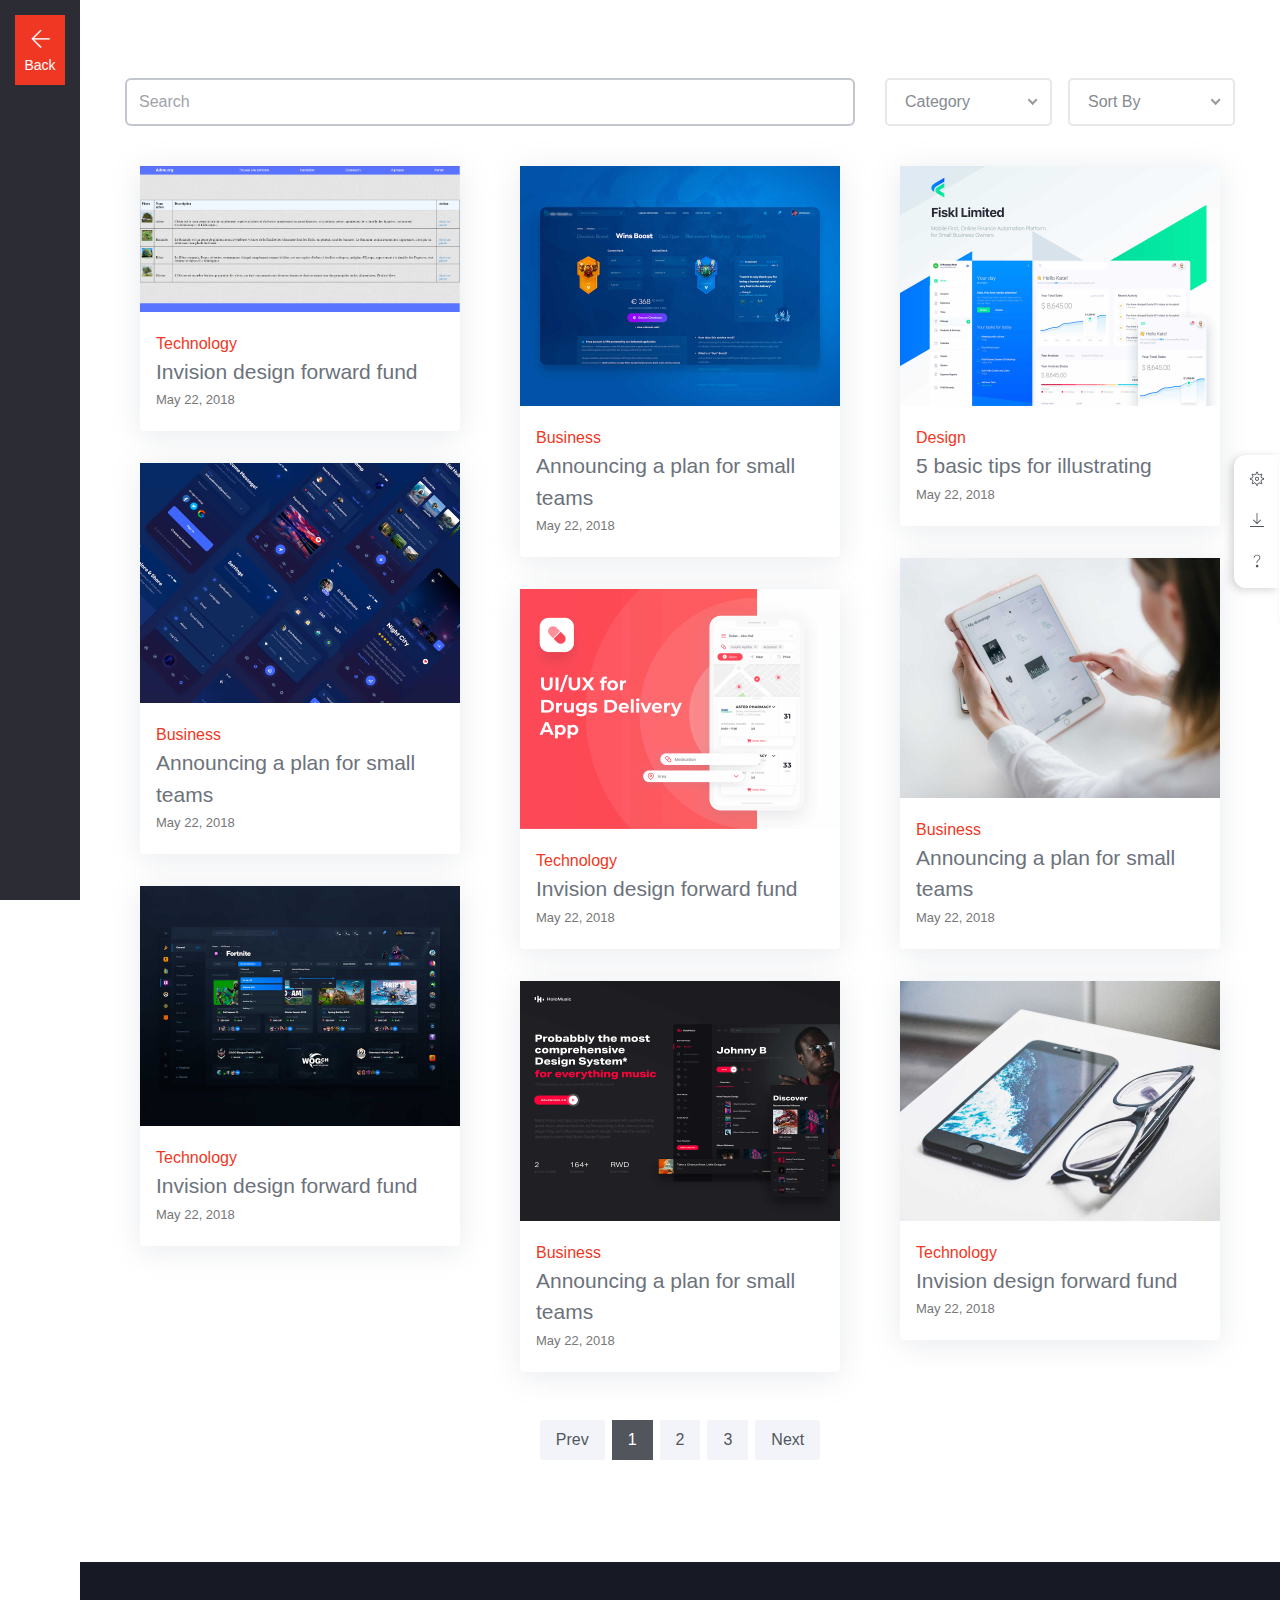
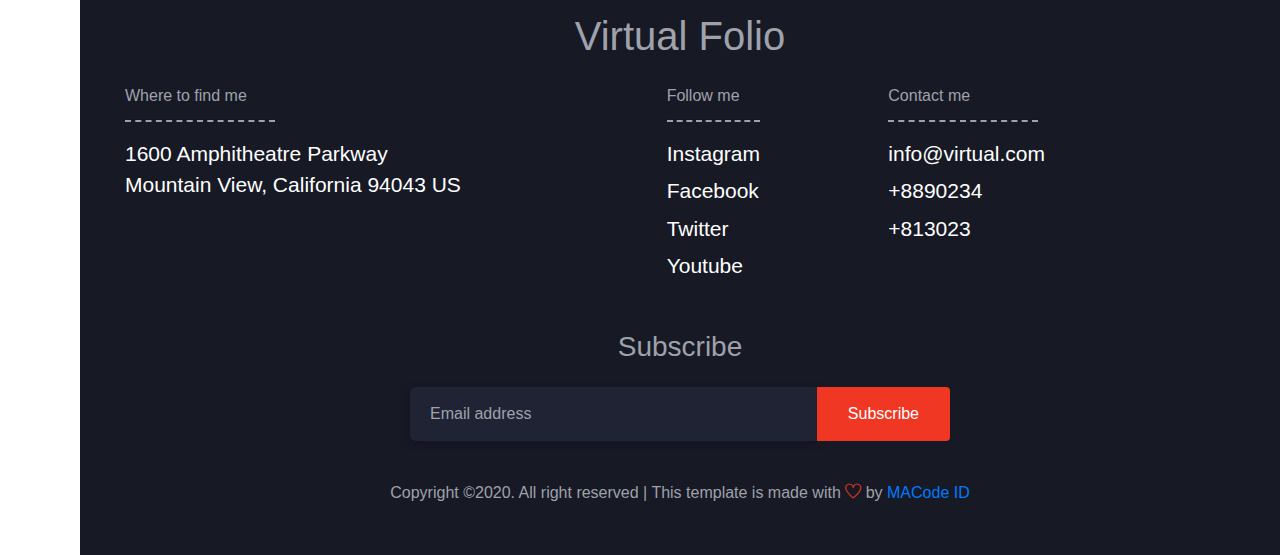
==== commit 6f840c86: "Add files via upload" ====
--- a/html/blog-minibar.html
+++ b/html/blog-minibar.html
@@ -1,342 +1,342 @@
-<!DOCTYPE html>
-<html lang="en">
-<head>
-  <meta charset="UTF-8">
-  <meta name="viewport" content="width=device-width, initial-scale=1.0">
-  
-  <meta http-equiv="X-UA-Compatible" content="ie=edge">
-  
-  <meta name="copyright" content="MACode ID, https://www.macodeid.com/">
-  
-  <title>Blog - Minibar</title>
-  
-  <link rel="shortcut icon" type="image/ico" href="../assets/favicon.ico">
-  
-  <link rel="stylesheet" type="text/css" href="../assets/css/themify-icons.css">
-  
-  <link rel="stylesheet" type="text/css" href="../assets/css/bootstrap.css">
-
-  <link rel="stylesheet" type="text/css" href="../assets/vendor/animate/animate.css">
-  
-  <link rel="stylesheet" type="text/css" href="../assets/vendor/owl-carousel/owl.carousel.css">
-  
-  <link rel="stylesheet" type="text/css" href="../assets/vendor/perfect-scrollbar/css/perfect-scrollbar.css">
-  
-  <link rel="stylesheet" type="text/css" href="../assets/vendor/nice-select/css/nice-select.css">
-  
-  <link rel="stylesheet" type="text/css" href="../assets/vendor/fancybox/css/jquery.fancybox.min.css">
-  
-  <link rel="stylesheet" type="text/css" href="../assets/css/virtual.css">
-  
-  <link rel="stylesheet" type="text/css" href="../assets/css/minibar.virtual.css">
-</head>
-<body class="theme-red">
-  
-  <!-- Back to top button -->
-  <div class="btn-back_to_top">
-    <span class="ti-arrow-up"></span>
-  </div>
-  
-  <!-- Setting button -->
-  <div class="config">
-    <div class="template-config">
-      <!-- Settings -->
-      <div class="d-block">
-        <button class="btn btn-fab btn-sm" id="sideel" title="Settings"><span class="ti-settings"></span></button>
-      </div>
-      <!-- Puschase -->
-      <div class="d-block">
-        <a href="https://macodeid.com/projects/virtual-folio/" class="btn btn-fab btn-sm" title="Get this template" data-toggle="tooltip" data-placement="left"><span class="ti-download"></span></a>
-      </div>
-      <!-- Help -->
-      <div class="d-block">
-        <a href="#" class="btn btn-fab btn-sm" title="Help" data-toggle="tooltip" data-placement="left"><span class="ti-help"></span></a>
-      </div>
-    </div>
-    <div class="set-menu">
-      <p>Select Color</p>
-      <div class="color-bar" data-toggle="selected">
-        <span class="color-item bg-theme-red selected" data-class="theme-red"></span>
-        <span class="color-item bg-theme-blue" data-class="theme-blue"></span>
-        <span class="color-item bg-theme-green" data-class="theme-green"></span>
-        <span class="color-item bg-theme-orange" data-class="theme-orange"></span>
-        <span class="color-item bg-theme-purple" data-class="theme-purple"></span>
-      </div>
-      <select class="custom-select" id="change-page">
-        <option value="">Choose Page</option>
-        <option value="index">Topbar</option>
-        <option value="blog-topbar">Blog (Topbar)</option>
-        <option value="index-2">Minibar</option>
-        <option value="blog-minibar">Blog (Minibar)</option>
-      </select>
-    </div>
-  </div>
-  
-  <div class="topbar-nav fixed-top">
-    <div class="brand">
-      <img src="../assets/favicon.ico" alt="" width="30" height="30">
-    </div>
-    <h3 class="ml-1">Folio</h3>
-    <button class="btn-fab toggle-menu mr-3"><span class="ti-menu"></span></button>
-  </div>
-  
-  <!-- Mini bar -->
-  <div class="minibar">
-    <div class="header">
-      <div class="brand">
-        
-      </div>
-    </div>
-    <div class="content">
-      <ul class="main-menu">
-        <li class="menu-item active">
-          <a href="index-2.html" class="menu-link">
-            <span class="icon ti-arrow-left"></span>
-            <span class="caption">Back</span>
-          </a>
-        </li>
-      </ul>
-    </div>
-    <div class="footer">
-      <div class="social-menu">
-        
-      </div>
-    </div>
-  </div>
-  
-  <!-- Main Wrapper -->
-  <div class="vg-main-wrapper">
-    <div class="vg-page page-blog">
-      <div class="container">
-        <div class="row widget-grid">
-          <div class="col-lg-8">
-            <div class="input-group py-2">
-              <input type="text" class="form-control" placeholder="Search">
-            </div>
-          </div>
-          <div class="col-lg-4">
-            <div class="d-flex py-2 mx-n2">
-              <div class="input-group px-2">
-                <select class="vg-select">
-                  <option value="">Category</option>
-                  <option value="cat-1">Design</option>
-                  <option value="cat-2">Technology</option>
-                  <option value="cat-3">Graphics</option>
-                  <option value="cat-4">UI/UX</option>
-                </select>
-              </div>
-              <div class="input-group px-2">
-                <select class="vg-select">
-                  <option value="">Sort By</option>
-                  <option value="cat-1">Newest</option>
-                  <option value="cat-2">Popular</option>
-                  <option value="cat-3">Recommended</option>
-                </select>
-              </div>
-            </div>
-          </div>
-        </div>
-        <div class="row post-grid">
-          <div class="col-md-6 col-lg-4">
-            <div class="card">
-              <div class="img-place">
-                <img src="../assets/img/work/nuitdelinfo2023.png" alt="">
-              </div>
-              <div class="caption">
-                <a href="javascript:void(0)" class="post-category">Technology</a>
-                <a href="#" class="post-title">Invision design forward fund</a>
-                <span class="post-date"><span class="sr-only">Published on</span> May 22, 2018</span>
-              </div>
-            </div>
-            <div class="card">
-              <div class="img-place">
-                <img src="../assets/img/work/work-2.jpg" alt="">
-              </div>
-              <div class="caption">
-                <a href="javascript:void(0)" class="post-category">Business</a>
-                <a href="#" class="post-title">Announcing a plan for small teams</a>
-                <span class="post-date"><span class="sr-only">Published on</span> May 22, 2018</span>
-              </div>
-            </div>
-            <div class="card">
-              <div class="img-place">
-                <img src="../assets/img/work/work-3.jpg" alt="">
-              </div>
-              <div class="caption">
-                <a href="javascript:void(0)" class="post-category">Technology</a>
-                <a href="#" class="post-title">Invision design forward fund</a>
-                <span class="post-date"><span class="sr-only">Published on</span> May 22, 2018</span>
-              </div>
-            </div>
-          </div>
-          <div class="col-md-6 col-lg-4">
-            <div class="card">
-              <div class="img-place">
-                <img src="../assets/img/work/work-4.jpg" alt="">
-              </div>
-              <div class="caption">
-                <a href="javascript:void(0)" class="post-category">Business</a>
-                <a href="#" class="post-title">Announcing a plan for small teams</a>
-                <span class="post-date"><span class="sr-only">Published on</span> May 22, 2018</span>
-              </div>
-            </div>
-            <div class="card">
-              <div class="img-place">
-                <img src="../assets/img/work/work-5.jpg" alt="">
-              </div>
-              <div class="caption">
-                <a href="javascript:void(0)" class="post-category">Technology</a>
-                <a href="#" class="post-title">Invision design forward fund</a>
-                <span class="post-date"><span class="sr-only">Published on</span> May 22, 2018</span>
-              </div>
-            </div>
-            <div class="card">
-              <div class="img-place">
-                <img src="../assets/img/work/work-6.jpg" alt="">
-              </div>
-              <div class="caption">
-                <a href="javascript:void(0)" class="post-category">Business</a>
-                <a href="#" class="post-title">Announcing a plan for small teams</a>
-                <span class="post-date"><span class="sr-only">Published on</span> May 22, 2018</span>
-              </div>
-            </div>
-          </div>
-          <div class="col-md-6 col-lg-4">
-            <div class="card">
-              <div class="img-place">
-                <img src="../assets/img/work/work-7.jpg" alt="">
-              </div>
-              <div class="caption">
-                <a href="javascript:void(0)" class="post-category">Design</a>
-                <a href="#" class="post-title">5 basic tips for illustrating</a>
-                <span class="post-date"><span class="sr-only">Published on</span> May 22, 2018</span>
-              </div>
-            </div>
-            <div class="card">
-              <div class="img-place">
-                <img src="../assets/img/work/work-8.jpg" alt="">
-              </div>
-              <div class="caption">
-                <a href="javascript:void(0)" class="post-category">Business</a>
-                <a href="#" class="post-title">Announcing a plan for small teams</a>
-                <span class="post-date"><span class="sr-only">Published on</span> May 22, 2018</span>
-              </div>
-            </div>
-            <div class="card">
-              <div class="img-place">
-                <img src="../assets/img/work/work-9.jpg" alt="">
-              </div>
-              <div class="caption">
-                <a href="javascript:void(0)" class="post-category">Technology</a>
-                <a href="#" class="post-title">Invision design forward fund</a>
-                <span class="post-date"><span class="sr-only">Published on</span> May 22, 2018</span>
-              </div>
-            </div>
-          </div>
-          <div class="col-12 py-3">
-            <ul class="pagination justify-content-center">
-              <li class="page-item">
-                <a href="" class="page-link">Prev</a>
-              </li>
-              <li class="page-item active">
-                <a href="" class="page-link">1</a>
-              </li>
-              <li class="page-item">
-                <a href="" class="page-link">2</a>
-              </li>
-              <li class="page-item">
-                <a href="" class="page-link">3</a>
-              </li>
-              <li class="page-item">
-                <a href="" class="page-link">Next</a>
-              </li>
-            </ul>
-          </div>
-        </div>
-      </div>
-    </div>
-    
-    <!-- Footer -->
-    <div class="vg-footer">
-      <h1 class="text-center">Virtual Folio</h1>
-      <div class="container">
-        <div class="row">
-          <div class="col-lg-4 py-3">
-            <div class="footer-info">
-              <p>Where to find me</p>
-              <hr class="divider">
-              <p class="fs-large fg-white">1600 Amphitheatre Parkway Mountain View, California 94043 US</p>
-            </div>
-          </div>
-          <div class="col-md-6 col-lg-3 py-3">
-            <div class="float-lg-right">
-              <p>Follow me</p>
-              <hr class="divider">
-              <ul class="list-unstyled">
-                <li><a href="#">Instagram</a></li>
-                <li><a href="#">Facebook</a></li>
-                <li><a href="#">Twitter</a></li>
-                <li><a href="#">Youtube</a></li>
-              </ul>
-            </div>
-          </div>
-          <div class="col-md-6 col-lg-3 py-3">
-            <div class="float-lg-right">
-              <p>Contact me</p>
-              <hr class="divider">
-              <ul class="list-unstyled">
-                <li>info@virtual.com</li>
-                <li>+8890234</li>
-                <li>+813023</li>
-              </ul>
-            </div>
-          </div>
-        </div>
-        <div class="row justify-content-center mt-3">
-          <div class="col-12 mb-3">
-            <h3 class="fw-normal text-center">Subscribe</h3>
-          </div>
-          <div class="col-lg-6">
-            <form class="mb-3">
-              <div class="input-group">
-                <input type="text" class="form-control" placeholder="Email address">
-                <input type="submit" class="btn btn-theme no-shadow" value="Subscribe">
-              </div>
-            </form>
-          </div>
-          <div class="col-12">
-            <p class="text-center mb-0 mt-4">Copyright &copy;2020. All right reserved | This template is made with <span class="ti-heart fg-theme-red"></span> by <a href="https://www.macodeid.com/">MACode ID</a></p>
-          </div>
-        </div>
-      </div>
-    </div> <!-- End footer -->
-  </div> <!-- End main wrapper -->
-  
-  <script src="../assets/js/jquery-3.5.1.min.js"></script>
-  
-  <script src="../assets/js/bootstrap.bundle.min.js"></script>
-  
-  <script src="../assets/vendor/owl-carousel/owl.carousel.min.js"></script>
-  
-  <script src="../assets/vendor/perfect-scrollbar/js/perfect-scrollbar.js"></script>
-  
-  <script src="../assets/vendor/isotope/isotope.pkgd.min.js"></script>
-  
-  <script src="../assets/vendor/nice-select/js/jquery.nice-select.min.js"></script>
-  
-  <script src="../assets/vendor/fancybox/js/jquery.fancybox.min.js"></script>
-
-  <script src="../assets/vendor/wow/wow.min.js"></script>
-
-  <script src="../assets/vendor/animateNumber/jquery.animateNumber.min.js"></script>
-
-  <script src="../assets/vendor/waypoints/jquery.waypoints.min.js"></script>
-
-  <script src="../assets/js/google-maps.js"></script>
-
-  <script src="../assets/js/minibar-virtual.js"></script>
-
-  <!-- <script async defer src="https://maps.googleapis.com/maps/api/js?key=AIzaSyAIA_zqjFMsJM_sxP9-6Pde5vVCTyJmUHM&callback=initMap"></script> -->
-
-</body>
+<!DOCTYPE html>
+<html lang="en">
+<head>
+  <meta charset="UTF-8">
+  <meta name="viewport" content="width=device-width, initial-scale=1.0">
+  
+  <meta http-equiv="X-UA-Compatible" content="ie=edge">
+  
+  <meta name="copyright" content="MACode ID, https://www.macodeid.com/">
+  
+  <title>Blog - Minibar</title>
+  
+  <link rel="shortcut icon" type="image/ico" href="../assets/favicon.ico">
+  
+  <link rel="stylesheet" type="text/css" href="../assets/css/themify-icons.css">
+  
+  <link rel="stylesheet" type="text/css" href="../assets/css/bootstrap.css">
+
+  <link rel="stylesheet" type="text/css" href="../assets/vendor/animate/animate.css">
+  
+  <link rel="stylesheet" type="text/css" href="../assets/vendor/owl-carousel/owl.carousel.css">
+  
+  <link rel="stylesheet" type="text/css" href="../assets/vendor/perfect-scrollbar/css/perfect-scrollbar.css">
+  
+  <link rel="stylesheet" type="text/css" href="../assets/vendor/nice-select/css/nice-select.css">
+  
+  <link rel="stylesheet" type="text/css" href="../assets/vendor/fancybox/css/jquery.fancybox.min.css">
+  
+  <link rel="stylesheet" type="text/css" href="../assets/css/virtual.css">
+  
+  <link rel="stylesheet" type="text/css" href="../assets/css/minibar.virtual.css">
+</head>
+<body class="theme-red">
+  
+  <!-- Back to top button -->
+  <div class="btn-back_to_top">
+    <span class="ti-arrow-up"></span>
+  </div>
+  
+  <!-- Setting button -->
+  <div class="config">
+    <div class="template-config">
+      <!-- Settings -->
+      <div class="d-block">
+        <button class="btn btn-fab btn-sm" id="sideel" title="Settings"><span class="ti-settings"></span></button>
+      </div>
+      <!-- Puschase -->
+      <div class="d-block">
+        <a href="https://macodeid.com/projects/virtual-folio/" class="btn btn-fab btn-sm" title="Get this template" data-toggle="tooltip" data-placement="left"><span class="ti-download"></span></a>
+      </div>
+      <!-- Help -->
+      <div class="d-block">
+        <a href="#" class="btn btn-fab btn-sm" title="Help" data-toggle="tooltip" data-placement="left"><span class="ti-help"></span></a>
+      </div>
+    </div>
+    <div class="set-menu">
+      <p>Select Color</p>
+      <div class="color-bar" data-toggle="selected">
+        <span class="color-item bg-theme-red selected" data-class="theme-red"></span>
+        <span class="color-item bg-theme-blue" data-class="theme-blue"></span>
+        <span class="color-item bg-theme-green" data-class="theme-green"></span>
+        <span class="color-item bg-theme-orange" data-class="theme-orange"></span>
+        <span class="color-item bg-theme-purple" data-class="theme-purple"></span>
+      </div>
+      <select class="custom-select" id="change-page">
+        <option value="">Choose Page</option>
+        <option value="index">Topbar</option>
+        <option value="blog-topbar">Blog (Topbar)</option>
+        <option value="index-2">Minibar</option>
+        <option value="blog-minibar">Blog (Minibar)</option>
+      </select>
+    </div>
+  </div>
+  
+  <div class="topbar-nav fixed-top">
+    <div class="brand">
+      <img src="../assets/favicon.ico" alt="" width="30" height="30">
+    </div>
+    <h3 class="ml-1">Folio</h3>
+    <button class="btn-fab toggle-menu mr-3"><span class="ti-menu"></span></button>
+  </div>
+  
+  <!-- Mini bar -->
+  <div class="minibar">
+    <div class="header">
+      <div class="brand">
+        
+      </div>
+    </div>
+    <div class="content">
+      <ul class="main-menu">
+        <li class="menu-item active">
+          <a href="index-2.html" class="menu-link">
+            <span class="icon ti-arrow-left"></span>
+            <span class="caption">Back</span>
+          </a>
+        </li>
+      </ul>
+    </div>
+    <div class="footer">
+      <div class="social-menu">
+        
+      </div>
+    </div>
+  </div>
+  
+  <!-- Main Wrapper -->
+  <div class="vg-main-wrapper">
+    <div class="vg-page page-blog">
+      <div class="container">
+        <div class="row widget-grid">
+          <div class="col-lg-8">
+            <div class="input-group py-2">
+              <input type="text" class="form-control" placeholder="Search">
+            </div>
+          </div>
+          <div class="col-lg-4">
+            <div class="d-flex py-2 mx-n2">
+              <div class="input-group px-2">
+                <select class="vg-select">
+                  <option value="">Category</option>
+                  <option value="cat-1">Design</option>
+                  <option value="cat-2">Technology</option>
+                  <option value="cat-3">Graphics</option>
+                  <option value="cat-4">UI/UX</option>
+                </select>
+              </div>
+              <div class="input-group px-2">
+                <select class="vg-select">
+                  <option value="">Sort By</option>
+                  <option value="cat-1">Newest</option>
+                  <option value="cat-2">Popular</option>
+                  <option value="cat-3">Recommended</option>
+                </select>
+              </div>
+            </div>
+          </div>
+        </div>
+        <div class="row post-grid">
+          <div class="col-md-6 col-lg-4">
+            <div class="card">
+              <div class="img-place">
+                <img src="../assets/img/work/nuitdelinfo2023.png" alt="">
+              </div>
+              <div class="caption">
+                <a href="javascript:void(0)" class="post-category">Technology</a>
+                <a href="#" class="post-title">Invision design forward fund</a>
+                <span class="post-date"><span class="sr-only">Published on</span> May 22, 2018</span>
+              </div>
+            </div>
+            <div class="card">
+              <div class="img-place">
+                <img src="../assets/img/work/work-2.jpg" alt="">
+              </div>
+              <div class="caption">
+                <a href="javascript:void(0)" class="post-category">Business</a>
+                <a href="#" class="post-title">Announcing a plan for small teams</a>
+                <span class="post-date"><span class="sr-only">Published on</span> May 22, 2018</span>
+              </div>
+            </div>
+            <div class="card">
+              <div class="img-place">
+                <img src="../assets/img/work/work-3.jpg" alt="">
+              </div>
+              <div class="caption">
+                <a href="javascript:void(0)" class="post-category">Technology</a>
+                <a href="#" class="post-title">Invision design forward fund</a>
+                <span class="post-date"><span class="sr-only">Published on</span> May 22, 2018</span>
+              </div>
+            </div>
+          </div>
+          <div class="col-md-6 col-lg-4">
+            <div class="card">
+              <div class="img-place">
+                <img src="../assets/img/work/work-4.jpg" alt="">
+              </div>
+              <div class="caption">
+                <a href="javascript:void(0)" class="post-category">Business</a>
+                <a href="#" class="post-title">Announcing a plan for small teams</a>
+                <span class="post-date"><span class="sr-only">Published on</span> May 22, 2018</span>
+              </div>
+            </div>
+            <div class="card">
+              <div class="img-place">
+                <img src="../assets/img/work/work-5.jpg" alt="">
+              </div>
+              <div class="caption">
+                <a href="javascript:void(0)" class="post-category">Technology</a>
+                <a href="#" class="post-title">Invision design forward fund</a>
+                <span class="post-date"><span class="sr-only">Published on</span> May 22, 2018</span>
+              </div>
+            </div>
+            <div class="card">
+              <div class="img-place">
+                <img src="../assets/img/work/work-6.jpg" alt="">
+              </div>
+              <div class="caption">
+                <a href="javascript:void(0)" class="post-category">Business</a>
+                <a href="#" class="post-title">Announcing a plan for small teams</a>
+                <span class="post-date"><span class="sr-only">Published on</span> May 22, 2018</span>
+              </div>
+            </div>
+          </div>
+          <div class="col-md-6 col-lg-4">
+            <div class="card">
+              <div class="img-place">
+                <img src="../assets/img/work/work-7.jpg" alt="">
+              </div>
+              <div class="caption">
+                <a href="javascript:void(0)" class="post-category">Design</a>
+                <a href="#" class="post-title">5 basic tips for illustrating</a>
+                <span class="post-date"><span class="sr-only">Published on</span> May 22, 2018</span>
+              </div>
+            </div>
+            <div class="card">
+              <div class="img-place">
+                <img src="../assets/img/work/work-8.jpg" alt="">
+              </div>
+              <div class="caption">
+                <a href="javascript:void(0)" class="post-category">Business</a>
+                <a href="#" class="post-title">Announcing a plan for small teams</a>
+                <span class="post-date"><span class="sr-only">Published on</span> May 22, 2018</span>
+              </div>
+            </div>
+            <div class="card">
+              <div class="img-place">
+                <img src="../assets/img/work/work-9.jpg" alt="">
+              </div>
+              <div class="caption">
+                <a href="javascript:void(0)" class="post-category">Technology</a>
+                <a href="#" class="post-title">Invision design forward fund</a>
+                <span class="post-date"><span class="sr-only">Published on</span> May 22, 2018</span>
+              </div>
+            </div>
+          </div>
+          <div class="col-12 py-3">
+            <ul class="pagination justify-content-center">
+              <li class="page-item">
+                <a href="" class="page-link">Prev</a>
+              </li>
+              <li class="page-item active">
+                <a href="" class="page-link">1</a>
+              </li>
+              <li class="page-item">
+                <a href="" class="page-link">2</a>
+              </li>
+              <li class="page-item">
+                <a href="" class="page-link">3</a>
+              </li>
+              <li class="page-item">
+                <a href="" class="page-link">Next</a>
+              </li>
+            </ul>
+          </div>
+        </div>
+      </div>
+    </div>
+    
+    <!-- Footer -->
+    <div class="vg-footer">
+      <h1 class="text-center">Virtual Folio</h1>
+      <div class="container">
+        <div class="row">
+          <div class="col-lg-4 py-3">
+            <div class="footer-info">
+              <p>Where to find me</p>
+              <hr class="divider">
+              <p class="fs-large fg-white">1600 Amphitheatre Parkway Mountain View, California 94043 US</p>
+            </div>
+          </div>
+          <div class="col-md-6 col-lg-3 py-3">
+            <div class="float-lg-right">
+              <p>Follow me</p>
+              <hr class="divider">
+              <ul class="list-unstyled">
+                <li><a href="#">Instagram</a></li>
+                <li><a href="#">Facebook</a></li>
+                <li><a href="#">Twitter</a></li>
+                <li><a href="#">Youtube</a></li>
+              </ul>
+            </div>
+          </div>
+          <div class="col-md-6 col-lg-3 py-3">
+            <div class="float-lg-right">
+              <p>Contact me</p>
+              <hr class="divider">
+              <ul class="list-unstyled">
+                <li>info@virtual.com</li>
+                <li>+8890234</li>
+                <li>+813023</li>
+              </ul>
+            </div>
+          </div>
+        </div>
+        <div class="row justify-content-center mt-3">
+          <div class="col-12 mb-3">
+            <h3 class="fw-normal text-center">Subscribe</h3>
+          </div>
+          <div class="col-lg-6">
+            <form class="mb-3">
+              <div class="input-group">
+                <input type="text" class="form-control" placeholder="Email address">
+                <input type="submit" class="btn btn-theme no-shadow" value="Subscribe">
+              </div>
+            </form>
+          </div>
+          <div class="col-12">
+            <p class="text-center mb-0 mt-4">Copyright &copy;2020. All right reserved | This template is made with <span class="ti-heart fg-theme-red"></span> by <a href="https://www.macodeid.com/">MACode ID</a></p>
+          </div>
+        </div>
+      </div>
+    </div> <!-- End footer -->
+  </div> <!-- End main wrapper -->
+  
+  <script src="../assets/js/jquery-3.5.1.min.js"></script>
+  
+  <script src="../assets/js/bootstrap.bundle.min.js"></script>
+  
+  <script src="../assets/vendor/owl-carousel/owl.carousel.min.js"></script>
+  
+  <script src="../assets/vendor/perfect-scrollbar/js/perfect-scrollbar.js"></script>
+  
+  <script src="../assets/vendor/isotope/isotope.pkgd.min.js"></script>
+  
+  <script src="../assets/vendor/nice-select/js/jquery.nice-select.min.js"></script>
+  
+  <script src="../assets/vendor/fancybox/js/jquery.fancybox.min.js"></script>
+
+  <script src="../assets/vendor/wow/wow.min.js"></script>
+
+  <script src="../assets/vendor/animateNumber/jquery.animateNumber.min.js"></script>
+
+  <script src="../assets/vendor/waypoints/jquery.waypoints.min.js"></script>
+
+  <script src="../assets/js/google-maps.js"></script>
+
+  <script src="../assets/js/minibar-virtual.js"></script>
+
+  <!-- <script async defer src="https://maps.googleapis.com/maps/api/js?key=AIzaSyAIA_zqjFMsJM_sxP9-6Pde5vVCTyJmUHM&callback=initMap"></script> -->
+
+</body>
 </html>--- a/assets/css/virtual.css
+++ b/assets/css/virtual.css
@@ -1,1426 +1,1446 @@
-/*
- 
- [Master Stylesheet]
-
- Project:   VirtualGram Template
- Version:   1.0
- Author:    Mikhail Abdillah
- Website:   https://www.macode.web.id/
-
- [Table of contents]
-
- 1. Basic
- 2. Button
- 3. Color Scheme
- 4. Progress bar
- 5. Theme list
- 6. Timeline
- 7. Navigation
- 8. Sidebar
- 9. Page Style
- 10. Social
- 11. Theme Color
- 12. Reveal
- 13. Page Switching
- 14. Carousel
- 15. Grid (OpenGraph)
-
- */
-
-:root {
-    --theme-red: #ef3724;
-    --theme-blue: #2960f7;
-    --theme-green: #8cc63f;
-    --theme-orange: #fd7e14;
-    --theme-purple: #6f42c1;
-}
-
-/* Light */
-@font-face {
-    font-family: 'Quicksand';
-    font-style: normal;
-    font-weight: 300;
-    src: local('Quicksand Light'), local('Quicksand-Light'), url(https://fonts.gstatic.com/s/quicksand/v8/6xKodSZaM9iE8KbpRA_pgHYYT8L_.woff2) format('woff2');
-    unicode-range: U+0000-00FF, U+0131, U+0152-0153, U+02BB-02BC, U+02C6, U+02DA, U+02DC, U+2000-206F, U+2074, U+20AC, U+2122, U+2191, U+2193, U+2212, U+2215, U+FEFF, U+FFFD;
-}
-
-/* Normal */
-@font-face {
-    font-family: 'Quicksand';
-    font-style: normal;
-    font-weight: 400;
-    src: local('Quicksand Regular'), local('Quicksand-Regular'), url(https://fonts.gstatic.com/s/quicksand/v8/6xKtdSZaM9iE8KbpRA_hK1QN.woff2) format('woff2');
-    unicode-range: U+0000-00FF, U+0131, U+0152-0153, U+02BB-02BC, U+02C6, U+02DA, U+02DC, U+2000-206F, U+2074, U+20AC, U+2122, U+2191, U+2193, U+2212, U+2215, U+FEFF, U+FFFD;
-}
-
-/* Medium */
-@font-face {
-    font-family: 'Quicksand';
-    font-style: normal;
-    font-weight: 500;
-    src: local('Quicksand Medium'), local('Quicksand-Medium'), url(https://fonts.gstatic.com/s/quicksand/v8/6xKodSZaM9iE8KbpRA_p2HcYT8L_.woff2) format('woff2');
-    unicode-range: U+0000-00FF, U+0131, U+0152-0153, U+02BB-02BC, U+02C6, U+02DA, U+02DC, U+2000-206F, U+2074, U+20AC, U+2122, U+2191, U+2193, U+2212, U+2215, U+FEFF, U+FFFD;
-}
-
-/* 
-    1. Basic
-*/
-
-body {
-    font-family: 'Quicksand', sans-serif;
-    font-weight: 400;
-}
-
-.fw-bold {
-    font-weight: 700;
-}
-
-.fw-medium {
-    font-weight: 500;
-}
-
-.fw-normal {
-    font-weight: 400;
-}
-
-.fw-light {
-    font-weight: 300;
-}
-
-.fs-large {
-    font-size: 21px;
-}
-
-.fs-normal {
-    font-size: 100%;
-}
-
-.fs-small {
-    font-size: 14px;
-}
-
-a:hover, a:active {
-    color: #2184f5;
-}
-
-/* Image Responsive */
-.img-place {
-    position: relative;
-    display: block;
-    margin: 0 auto;
-    width: 100%;height: 100%;
-    overflow: hidden;
-    z-index: 10;
-}
-
-.img-place > img {
-    width: 100%;height: auto;
-}
-
-/* Overlay */
-.overlay {
-    position: fixed;
-    top: 0;
-    left: 0;
-    width: 100%;height: 100%;
-    background: rgba(0,0,0,0.6);
-    visibility: visible;
-    z-index: 99;
-}
-
-/* 
-    2. Button
-*/
-.btn-theme {
-    padding: 10px 30px;
-    margin: 5px;
-    height: unset;
-    background-color: #747474;
-    color: #fff;
-    font-weight: 500;
-    border-radius: 6px;
-    box-shadow: 0 0 0 2px #fff, 0 3px 9px rgba(0,0,0,0.3);
-}
-
-.btn-theme:hover, .btn-theme:active {
-    background-color: #808080;
-    color: #fff;
-}
-
-.btn-theme:focus {
-    box-shadow: 0 0 0 3px #fff, 0 0 0 5px #747474;
-}
-
-.btn-theme.no-shadow {
-    box-shadow: none !important;
-}
-
-.btn-theme-outline {
-    padding: 10px 30px;
-    margin: 5px;
-    height: unset;
-    background-color: transparent;
-    color: #747474;
-    border: 0;
-    font-weight: 500;
-    box-shadow: 0 0 0 2px #747474;
-}
-
-.btn-theme-outline:hover {
-    background-color: #747474;
-    color: #fff;
-}
-
-.btn-theme-outline:focus {
-    background-color: #747474;
-    color: #fff;
-    box-shadow: 0 0 0 3px #fff, 0 0 0 5px #747474;
-}
-
-.btn-rounded {
-    border-radius: 40px !important;
-}
-
-/* Floating Action Button */
-.btn-fab {
-    display: inline-block;
-    padding: 0;
-    width: 50px;
-    height: 50px;
-    outline: none;
-    border: 0;
-    border-radius: 50%;
-    line-height: 50px;
-    font-weight: 500;
-    cursor: pointer;
-    box-shadow: none;
-}
-
-.btn-fab:focus,
-.btn-fab:active {
-    box-shadow: none;
-}
-
-.btn-fab.btn-sm {
-    width: 35px;
-    height: 35px;
-    line-height: 35px;
-}
-
-/* Social Button */
-.social {
-    position: relative;
-    display: block;
-    list-style: none;
-}
-
-.social .social-link {
-    display: inline-block;
-    margin: 3px;
-    width: 35px;
-    height: 35px;
-    border-radius: 50%;
-    text-align: center;
-    text-decoration: none;
-    line-height: 35px;
-    font-size: 12px;
-    background-color: #fff;
-    color: #888;
-    border: 1px solid #ddd;
-    -webkit-transition: all .3s;
-       -moz-transition: all .3s;
-            transition: all .3s;
-}
-
-.social .social-link:hover {
-    background-color: #ddd;
-    color: #fff;
-    border-color: transparent;
-}
-
-/* Back to top */
-.btn-back_to_top {
-    position: fixed;
-    bottom: 10px;
-    right: 14px;
-    width: 50px;
-    height: 50px;
-    line-height: 50px;
-    text-align: center;
-    font-size: 18px;
-    border-radius: 50%;
-    background-color: #52565c;
-    color: #fff;
-    visibility: hidden;
-    cursor: pointer;
-    box-shadow: 0 3px 9px rgba(0, 0, 0, 0.4);
-    z-index: 99;
-}
-
-/* Template Config */
-.config {
-    position: fixed;
-    top: 50%;
-    right: -282px;
-    padding: 5px;
-    background-color: transparent;
-    transition: right .3s ease;
-    z-index: 100;
-}
-
-.config.active {
-    right: 0;
-}
-
-.template-config {
-    position: relative;
-    display: block;
-    float: left;
-    margin: 0 !important;
-    padding: 5px;
-    background-color: #fff;
-    border-radius: 12px 0 0 12px;
-    box-shadow: -3px 2px 9px rgba(50, 50, 50, 0.2);
-}
-
-.template-config .btn-fab {
-    background-color: transparent !important;
-    color: #52565c !important;
-    margin: 3px 0;
-}
-
-.template-config .btn-fab:hover,
-.template-config .btn-fab:focus {
-    background-color: #f2f4fa !important;
-}
-
-.color-bar {
-    display: block;
-    margin: 10px 0;
-    width: 100%;
-}
-
-.color-item {
-    display: inline-block;
-    margin: 5px 3px;
-    width: 40px;
-    height: 40px;
-    border-radius: 50%;
-    line-height: 40px;
-    text-align: center;
-    cursor: pointer;
-}
-
-.color-item.selected {
-    background-position: center center;
-    background-size: 50% 50%;
-    background-image: url("data:image/svg+xml,%3csvg xmlns='http://www.w3.org/2000/svg' viewBox='0 0 8 8'%3e%3cpath fill='%23fff' d='M6.564.75l-3.59 3.612-1.538-1.55L0 4.26 2.974 7.25 8 2.193z'/%3e%3c/svg%3e");
-    background-repeat: no-repeat;
-}
-
-.set-menu {
-    position: relative;
-    display: inline-block;
-    margin: 0 !important;
-    padding: 10px 15px;
-    background-color: #fff;
-    box-shadow: 2px 2px 4px rgba(50, 50, 50, 0.2);
-}
-
-
-/* 
-    3. Color Scheme
-*/
-
-.bg-theme-gradient {
-    background-image: linear-gradient(to right, #f55745 0%, #8490ff 100%) !important;
-}
-
-.bg-theme-red {
-    background-color: #ef3724 !important;
-}
-
-.bg-theme-blue {
-    background-color: #2960f7 !important;
-}
-
-.bg-theme-green {
-    background-color: #8cc63f !important;
-}
-
-.bg-theme-orange {
-    background-color: #fd7e14 !important;
-}
-
-.bg-theme-purple {
-    background-color: #6f42c1 !important;
-}
-
-.fg-theme-red {
-    color: #ef3724 !important;
-}
-
-.fg-theme-blue {
-    color: #2960f7 !important;
-}
-
-.fg-theme-green {
-    color: #8cc63f !important;
-}
-
-.fg-theme-orange {
-    color: #fd7e14 !important;
-}
-
-.fg-theme-purple {
-    color: #6f42c1 !important;
-}
-
-.fg-dark {
-    color: #343a40 !important;
-}
-
-.fg-white {
-    color: #fff !important;
-}
-
-/* Social Color */
-.bg-facebook,
-.bg-hover-facebook:hover {
-    background-color: #3B5997 !important;
-}
-
-.bg-twitter,
-.bg-hover-twitter:hover {
-    background-color: #1DA1F2 !important;
-}
-
-.bg-linkedin,
-.bg-hover-linkedin:hover {
-    background-color: #0077B5 !important;
-}
-
-.bg-pinterest,
-.bg-hover-pinterest:hover {
-    background-color: #BD081C !important;
-}
-
-.bg-google-plus,
-.bg-hover-google-plus:hover {
-    background-color: #D11718 !important;
-}
-
-.bg-behance,
-.bg-hover-behance:hover {
-    background-color: #005CFF !important;
-}
-
-
-.bg-dribbble,
-.bg-hover-dribbble:hover {
-    background-color: #E84C88 !important;
-}
-
-.bg-github,
-.bg-hover-github:hover {
-    background-color: #323131 !important;
-}
-
-.bg-instagram,
-.bg-hover-instagram:hover {
-    background-color: #DC3472 !important;
-}
-
-.bg-medium,
-.bg-hover-medium:hover {
-    background-color: #00AB6C !important;
-}
-
-.bg-reddit,
-.bg-hover-reddit:hover {
-    background-color: #FF4501 !important;
-}
-
-.bg-snapchat,
-.bg-hover-snapchat:hover {
-    background-color: #FFFC00 !important;
-}
-
-.bg-tumblr,
-.bg-hover-tumblr:hover {
-    background-color: #01273A !important;
-}
-
-.bg-youtube,
-.bg-hover-youtube:hover {
-    background-color: #FE0002 !important;
-}
-
-/* 
-    4. Progressbar
-*/
-.progress-wrapper {
-    display: block;
-    margin: 10px 0;
-}
-
-.progress-wrapper .caption {
-    font-weight: 500;
-}
-
-.progress {
-    margin-top: 5px;
-    height: 1.25rem;
-    border: 2px solid #fff;
-    background-color: #fff;
-    box-shadow: 0 0 0 2px #747474;
-}
-
-.progress,
-.progress-bar {
-    border-radius: 30px;
-}
-
-.progress-bar {
-    font-size: 12px;
-    background-color: #747474;
-}
-
-/* 
-    5. Preloader
-*/
-
-/* 
-    6. Pagination
-*/
-.page-item:not(:last-child) .page-link {
-    margin-right: 8px;
-}
-
-.page-item.active .page-link {
-    background-color: #52565c;
-    color: #fff;
-}
-
-.page-link {
-    border: 0;
-    padding: 10px 16px;
-    background-color: #f2f4fa;
-    color: #52565c;
-}
-
-.page-link:hover {
-    color: #2C2D34;
-}
-
-.page-link:focus {
-    box-shadow: none;
-}
-
-
-/* 
-    7. List style
-*/
-.theme-list {
-    position: relative;
-    padding-left: 30px;
-    list-style: none;
-    z-index: 10;
-}
-
-.theme-list::before {
-    content: '';
-    position: absolute;
-    top: 0;
-    bottom: 0;
-    left: 9px;
-    margin: auto;
-    width: 1px;
-    height: 85%;
-    background-color: #cacdd6;
-    z-index: -1;
-}
-
-.theme-list li {
-    display: block;
-    margin: 5px 0;
-}
-
-.theme-list li::before {
-    content: "";
-    position: absolute;
-    left: 3px;
-    margin: 6px 0;
-    width: 12px;
-    height: 12px;
-    border-radius: 50%;
-    background-color: #fff;
-    border: 2px solid #888;
-}
-
-/*
- *  8. Navigation 
- */
-.sticky {
-    top: 0;
-    z-index: 999;
-}
-
-.navbar-brand {
-    font-weight: 500;
-    padding-top: 12px;
-    padding-bottom: 12px;
-}
-
-.navbar-nav .nav-link {
-    padding: 14px 10px;
-}
-
-@media (min-width: 576px) {
-    .navbar-expand-sm .navbar-nav .nav-link {
-        padding-left: 12px;
-        padding-right: 12px;
-    }
-}
-
-@media (min-width: 768px) {
-    .navbar-expand-md .navbar-nav .nav-link {
-        padding-left: 14px;
-        padding-right: 14px;
-    }
-}
-
-@media (min-width: 992px) {
-    .navbar-expand-lg .navbar-nav .nav-link {
-        padding-left: 16px;
-        padding-right: 16px;
-    }
-}
-
-@media (min-width: 1200px) {
-    .navbar-expand-xl .navbar-nav .nav-link {
-        padding-left: 16px;
-        padding-right: 16px;
-    }
-}
-
-/* 
- *  9. Input
- */
-.form-control {
-    height: unset;
-    padding-top: 10px;
-    padding-bottom: 10px;
-    border-radius: 6px;
-    border: 2px solid #c2c6ce;
-    font-weight: 500;
-}
-
-.form-control:focus {
-    border-color: #80bdff;
-}
-
-.form-control::-webkit-input-placeholder {
-    font-weight: 500;
-    color: #9FA2AB; 
-}
-
-.form-control::-moz-placeholder {
-    font-weight: 500;
-    color: #9FA2AB;
-}
-
-.form-control::placeholder {
-    font-weight: 500;
-    color: #9FA2AB;
-}
-
-/* 
- *  10. Select
- */
-.vg-select {
-    width: 100%;
-    height: unset;
-    line-height: unset;
-    padding: 10px 30px 10px 18px;
-    font-size: 16px;
-    border-width: 2px;
-    z-index: 11;
-}
-
-.vg-select:focus {
-    border-color: #80bdff;
-}
-
-.nice-select::after {
-    width: 7px;
-    height: 7px;
-    margin-top: -5px;
-    right: 15px;
-}
-
-
-/*
- *  8. Page Animation
- */
-
-/* Reveal */
-.reveal {
-    position: fixed;
-    top: 0;
-    left: 0;
-    width: 100%;
-    height: 0;
-    background: #202022;
-    z-index: 98;
-}
-
-.reveal-animate {
-    -webkit-animation-duration: 1.5s;
-    animation-duration: 1.5s;
-    -webkit-animation-timing-function: cubic-bezier(0.2, 1, 0.3, 1);
-    animation-timing-function: cubic-bezier(0.2, 1, 0.3, 1);
-    -webkit-animation-fill-mode: forwards;
-    animation-fill-mode: forwards;
-    height: 100vh;
-}
-
-.reveal-layer-top {
-    -webkit-animation-name: anim-effect-1;
-	animation-name: anim-effect-1;
-}
-
-.reveal-layer-bottom {
-    -webkit-animation-name: anim-effect-2;
-	animation-name: anim-effect-2;
-}
-
-@-webkit-keyframes anim-effect-1 {
-	0% {
-		-webkit-transform: translate3d(0, 0, 0);
-	}
-	35%, 65% {
-		-webkit-transform: translate3d(0, -100%, 0);
-	}
-	100% {
-		-webkit-transform: translate3d(0, -200%, 0);
-	}
-}
-
-@keyframes anim-effect-1 {
-	0% {
-		-webkit-transform: translate3d(0, 0, 0);
-		transform: translate3d(0, 0, 0);
-	}
-	35%, 65% {
-		-webkit-transform: translate3d(0, -100%, 0);
-		transform: translate3d(0, -100%, 0);
-	}
-	100% {
-		-webkit-transform: translate3d(0, -200%, 0);
-		transform: translate3d(0, -200%, 0);
-	}
-}
-
-@-webkit-keyframes anim-effect-2 {
-	0% {
-		-webkit-transform: translate3d(0, 0, 0);
-	}
-	35%, 65% {
-		-webkit-transform: translate3d(0, -100%, 0);
-	}
-	100% {
-		-webkit-transform: translate3d(0, -200%, 0);
-	}
-}
-
-@keyframes anim-effect-2 {
-	0% {
-		-webkit-transform: translate3d(0, 0, 0);
-		transform: translate3d(0, 0, 0);
-	}
-	35%, 65% {
-		-webkit-transform: translate3d(0, -100%, 0);
-		transform: translate3d(0, 100%, 0);
-	}
-	100% {
-		-webkit-transform: translate3d(0, -200%, 0);
-		transform: translate3d(0, 200%, 0);
-	}
-}
-
-
-/*
-    10. Plugins
-*/
-
-/* Owl Carousel */
-.owl-header {
-    position: relative;
-    display: flex;
-    align-items: center;
-    padding: 0 15px;
-    width: 100%;
-    height: 60px;
-    z-index: 10;
-}
-
-.owl-header .story-type {
-    margin-right: 10px;
-    width: 40px;
-    height: 40px;
-    line-height: 40px;
-    border-radius: 50%;
-    text-align: center;
-    background-color: #acacac;
-    color: #fff;
-}
-
-.owl-header .time {
-    display: block;
-    font-size: 12px;
-}
-
-.owl-nav .owl-prev,
-.owl-nav .owl-next {
-    position: absolute;
-    top: 0;bottom: 0;
-    margin: auto;
-    width: 30px;height: 30px;
-    border-radius: 50%;
-    background-color: #fff !important;
-    outline: none !important;
-    box-shadow: 0 2px 5px rgba(0,0,0,0.5);
-    opacity: 0;
-    visibility: hidden;
-}
-
-.owl-nav .disabled {
-    opacity: 0;
-    visibility: hidden;
-}
-
-.owl-carousel:hover .owl-nav .owl-prev:not(.disabled):not(:disabled),
-.owl-carousel:hover .owl-nav .owl-next:not(.disabled):not(:disabled) {
-    opacity: 1;
-    visibility: visible;
-}
-
-.owl-prev {
-    left: 10px;
-}
-
-.owl-next {
-    right: 10px;
-}
-
-.owl-dots {
-    position: relative;
-    display: block;
-    width: 100%;height: 50px;
-    line-height: 50px;
-    text-align: center;
-    background: #fff;
-}
-
-.owl-dots .owl-dot {
-    position: relative;
-    display: inline-block;
-    margin: 0 2px;
-    outline: none;
-}
-
-.owl-dots .owl-dot span {
-    display: block;
-    width: 10px;height: 10px;
-    border-radius: 50%;
-    background: #dadada;
-}
-
-.owl-dots .owl-dot.active span {
-    background: #3c94f8;
-}
-
-/* OpenGraph Grid */
-.og-grid {
-	position: relative;
-	display: flex;
-	flex-direction: row;
-	flex-wrap: wrap;
-	list-style: none;
-	padding: 20px 0;
-	text-align: center;
-	width: 100%;
-}
-
-.og-grid li {
-	display: inline-block;
-    margin-top: 10px;
-    margin-left: auto;
-    margin-right: auto;
-	padding: 0 10px;
-	vertical-align: top;
-    width: 100%;
-    max-width: 350px;
-    height: 250px;
-	overflow: hidden;
-}
-
-.og-grid li > a {
-	position: relative;
-	border: none;
-    display: block;
-    width: 100%;
-	height: 250px;
-}
-
-.og-grid li > a img {
-	width: auto;
-	height: 100%;
-}
-
-.og-grid li.og-expanded > a::after {
-	content: " ";
-	position: absolute;
-	top: auto;
-	left: 50%;
-	border: solid transparent;
-	height: 0;
-	width: 0;
-	pointer-events: none;
-	border-bottom-color: #f0f3f8;
-	border-width: 15px;
-	margin: -20px 0 0 -15px;
-}
-
-.og-content {
-	display: none;
-}
-
-.og-expander {
-	position: absolute;
-	background: #f0f3f8;
-	top: auto;
-	left: 0;
-	width: 100%;
-	margin-top: 10px;
-	text-align: left;
-	height: 0;
-	overflow: hidden;
-}
-
-.og-expander-inner {
-	display: flex;
-	flex-direction: column;
-	align-items: center;
-	padding: 50px 15px;
-	height: 100%;
-}
-
-.og-close {
-	position: absolute;
-	width: 40px;
-	height: 40px;
-	top: 20px;
-	right: 20px;
-	cursor: pointer;
-}
-
-.og-close::before,
-.og-close::after {
-	content: '';
-	position: absolute;
-	width: 100%;
-	top: 50%;
-	height: 1px;
-	background: #888;
-	-webkit-transform: rotate(45deg);
-	-moz-transform: rotate(45deg);
-	transform: rotate(45deg);
-}
-
-.og-close::after {
-	-webkit-transform: rotate(-45deg);
-	-moz-transform: rotate(-45deg);
-	transform: rotate(-45deg);
-}
-
-.og-close:hover::before,
-.og-close:hover::after {
-	background: #333;
-}
-
-.og-fullimg,
-.og-details {
-	width: 100%;
-	max-width: 100%;
-	height: 100%;
-	overflow: hidden;
-}
-
-.og-fullimg {
-    display: none;
-    padding: 8px 0;
-    text-align: center;
-}
-
-.og-fullimg img {
-	max-height: 100%;
-    max-width: 100%;
-    box-shadow: 0 2px 6px rgba(0, 0, 0, 0.1);
-}
-
-.og-details h1,
-.og-details h2,
-.og-details h3,
-.og-details h4 {
-	font-weight: 400;
-}
-
-.og-details p {
-	color: #999;
-}
-
-.og-loading {
-	width: 20px;
-	height: 20px;
-	border-radius: 50%;
-	background: #ddd;
-	box-shadow: 0 0 1px #ccc, 15px 30px 1px #ccc, -15px 30px 1px #ccc;
-	position: absolute;
-	top: 50%;
-	left: 50%;
-	margin: -25px 0 0 -25px;
-	-webkit-animation: loader 0.5s infinite ease-in-out both;
-	-moz-animation: loader 0.5s infinite ease-in-out both;
-	animation: loader 0.5s infinite ease-in-out both;
-}
-
-@-webkit-keyframes loader {
-	0% { background: #ddd; }
-	33% { background: #ccc; box-shadow: 0 0 1px #ccc, 15px 30px 1px #ccc, -15px 30px 1px #ddd; }
-	66% { background: #ccc; box-shadow: 0 0 1px #ccc, 15px 30px 1px #ddd, -15px 30px 1px #ccc; }
-}
-
-@-moz-keyframes loader {
-	0% { background: #ddd; }
-	33% { background: #ccc; box-shadow: 0 0 1px #ccc, 15px 30px 1px #ccc, -15px 30px 1px #ddd; }
-	66% { background: #ccc; box-shadow: 0 0 1px #ccc, 15px 30px 1px #ddd, -15px 30px 1px #ccc; }
-}
-
-@keyframes loader {
-	0% { background: #ddd; }
-	33% { background: #ccc; box-shadow: 0 0 1px #ccc, 15px 30px 1px #ccc, -15px 30px 1px #ddd; }
-	66% { background: #ccc; box-shadow: 0 0 1px #ccc, 15px 30px 1px #ddd, -15px 30px 1px #ccc; }
-}
-
-@media (min-width: 640px) {
-    .og-grid li {
-        max-width: 50%;
-    }
-}
-
-@media (min-width: 768px) {
-	.og-expander-inner {
-		flex-direction: row;
-	}
-
-	.og-fullimg,
-	.og-details {
-		max-width: 50%;
-    }
-
-    .og-fullimg {
-        display: block;
-    }
-
-    .og-details {
-        padding-left: 15px;
-    }
-}
-
-@media (min-width: 1200px) {
-    .og-grid li {
-        max-width: 33.3333%;
-    }
-}
-
-/* Isotope */
-.gridder {
-    position: relative;
-    display: block;
-}
-
-.grid-item {
-    display: block;
-    float: left;
-    margin: 16px 0;
-    padding: 0 16px;
-}
-
-.grid-item,
-.grid-sizer {
-    width: 100%;
-}
-
-.grid-item img {
-    width: 100%;
-    height: 100%;
-}
-
-.grid-item .img-place {
-    display: block;
-    margin: 0 auto;
-    width: 100%;
-    max-width: 350px;
-    height: 100%;
-    border-radius: 4px;
-    overflow: hidden;
-    cursor: pointer;
-}
-
-.grid-item .img-caption {
-    position: absolute;
-    bottom: 0;
-    padding: 12px 16px;
-    width: 100%;
-    background-color: #323131;
-    color: #fff;
-    z-index: 11;
-}
-
-.grid-item .img-caption p {
-    font-size: 14px;
-    margin-bottom: 0;
-}
-
-.grid-item .img-caption p::before {
-    content: "\2014";
-    margin-right: 5px;
-}
-
-@media (min-width: 768px) {
-    .gridder .grid-item,
-    .gridder .grid-sizer {
-        width: 50%;
-    }
-}
-
-@media (min-width: 992px) {
-    .gridder .grid-item,
-    .gridder .grid-sizer {
-        width: 33.33333%;
-    }
-}
-
-
-/* Theme color style */
-
-/* Theme red */
-.theme-red .bg-theme {
-    background-color: #EF3724 !important;
-}
-
-.theme-red .fg-theme {
-    color: #EF3724 !important;
-}
-
-.theme-red .btn-theme {
-    background-color: #EF3724;
-    color: #fff;
-}
-
-.theme-red .btn-theme:hover {
-    background-color: #F04936;
-    color: #fff;
-}
-
-.theme-red .btn-theme:focus {
-    box-shadow: 0 0 0 3px #fff, 0 0 0 5px #EF3724;
-}
-
-.theme-red .btn-theme-outline {
-    color: #EF3724;
-    box-shadow: 0 0 0 2px #EF3724;
-}
-
-.theme-red .btn-theme-outline:hover {
-    background-color: #EF3724;
-    color: #fff;
-}
-
-.theme-red .btn-theme-outline:focus {
-    background-color: #EF3724;
-    color: #fff;
-    box-shadow: 0 0 0 3px #fff, 0 0 0 5px #EF3724;
-}
-
-.theme-red .btn-fab {
-    background-color: #EF3724;
-    color: #fff;
-}
-
-.theme-red .btn-fab:hover {
-    background-color: #F04936;
-    color: #fff;
-}
-
-.theme-red .progress {
-    box-shadow: 0 0 0 2px #EF3724;
-}
-
-.theme-red .progress-bar {
-    background-color: #EF3724;
-}
-
-.theme-red .theme-list li::before {
-    border-color: #EF3724;
-}
-
-
-/* Theme Blue */
-.theme-blue .bg-theme {
-    background-color: #2960f7 !important;
-}
-
-.theme-blue .fg-theme {
-    color: #2960f7 !important;
-}
-
-.theme-blue .btn-theme {
-    background-color: #2960f7;
-    color: #fff;
-}
-
-.theme-blue .btn-theme:hover {
-    background-color: #3f71f8;
-    color: #fff;
-}
-
-.theme-blue .btn-theme:focus {
-    box-shadow: 0 0 0 3px #fff, 0 0 0 5px #2960f7;
-}
-
-.theme-blue .btn-theme-outline {
-    color: #2960f7;
-    box-shadow: 0 0 0 2px #2960f7;
-}
-
-.theme-blue .btn-theme-outline:hover {
-    background-color: #2960f7;
-    color: #fff;
-}
-
-.theme-blue .btn-theme-outline:focus {
-    background-color: #2960f7;
-    color: #fff;
-    box-shadow: 0 0 0 3px #fff, 0 0 0 5px #2960f7;
-}
-
-.theme-blue .btn-fab {
-    background-color: #2960f7;
-    color: #fff;
-}
-
-.theme-blue .btn-fab:hover {
-    background-color: #3f71f8;
-    color: #fff;
-}
-
-.theme-blue .progress {
-    box-shadow: 0 0 0 2px #2960f7;
-}
-
-.theme-blue .progress-bar {
-    background-color: #2960f7;
-}
-
-.theme-blue .theme-list li::before {
-    border-color: #2960f7;
-}
-
-
-/* Theme Green */
-.theme-green .bg-theme {
-    background-color: #8cc63f !important;
-}
-
-.theme-green .fg-theme {
-    color: #8cc63f !important;
-}
-
-.theme-green .btn-theme {
-    background-color: #8cc63f;
-    color: #fff;
-}
-
-.theme-green .btn-theme:hover {
-    background-color: #94c751;
-    color: #fff;
-}
-
-.theme-green .btn-theme:focus {
-    box-shadow: 0 0 0 3px #fff, 0 0 0 5px #8cc63f;
-}
-
-.theme-green .btn-theme-outline {
-    color: #8cc63f;
-    box-shadow: 0 0 0 2px #8cc63f;
-}
-
-.theme-green .btn-theme-outline:hover {
-    background-color: #8cc63f;
-    color: #fff;
-}
-
-.theme-green .btn-theme-outline:focus {
-    background-color: #8cc63f;
-    color: #fff;
-    box-shadow: 0 0 0 3px #fff, 0 0 0 5px #8cc63f;
-}
-
-.theme-green .btn-fab {
-    background-color: #8cc63f;
-    color: #fff;
-}
-
-.theme-green .btn-fab:hover {
-    background-color: #94c751;
-    color: #fff;
-}
-
-.theme-green .progress {
-    box-shadow: 0 0 0 2px #8cc63f;
-}
-
-.theme-green .progress-bar {
-    background-color: #8cc63f;
-}
-
-.theme-green .theme-list li::before {
-    border-color: #8cc63f;
-}
-
-
-/* Theme Orange */
-.theme-orange .bg-theme {
-    background-color: #fd7e14 !important;
-}
-
-.theme-orange .fg-theme {
-    color: #fd7e14 !important;
-}
-
-.theme-orange .btn-theme {
-    background-color: #fd7e14;
-    color: #fff;
-}
-
-.theme-orange .btn-theme:hover {
-    background-color: #fd8a2c;
-    color: #fff;
-}
-
-.theme-orange .btn-theme:focus {
-    box-shadow: 0 0 0 3px #fff, 0 0 0 5px #fd7e14;
-}
-
-.theme-orange .btn-theme-outline {
-    color: #fd7e14;
-    box-shadow: 0 0 0 2px #fd7e14;
-}
-
-.theme-orange .btn-theme-outline:hover {
-    background-color: #fd7e14;
-    color: #fff;
-}
-
-.theme-orange .btn-theme-outline:focus {
-    background-color: #fd7e14;
-    color: #fff;
-    box-shadow: 0 0 0 3px #fff, 0 0 0 5px #fd7e14;
-}
-
-.theme-orange .btn-fab {
-    background-color: #fd7e14;
-    color: #fff;
-}
-
-.theme-orange .btn-fab:hover {
-    background-color: #fd8a2c;
-    color: #fff;
-}
-
-.theme-orange .progress {
-    box-shadow: 0 0 0 2px #fd7e14;
-}
-
-.theme-orange .progress-bar {
-    background-color: #fd7e14;
-}
-
-.theme-orange .theme-list li::before {
-    border-color: #fd7e14;
-}
-
-
-/* Theme Purple */
-.theme-purple .bg-theme {
-    background-color: #6f42c1 !important;
-}
-
-.theme-purple .fg-theme {
-    color: #6f42c1 !important;
-}
-
-.theme-purple .btn-theme {
-    background-color: #6f42c1;
-    color: #fff;
-}
-
-.theme-purple .btn-theme:hover {
-    background-color: #7b54c2;
-    color: #fff;
-}
-
-.theme-purple .btn-theme:focus {
-    box-shadow: 0 0 0 3px #fff, 0 0 0 5px #6f42c1;
-}
-
-.theme-purple .btn-theme-outline {
-    color: #6f42c1;
-    box-shadow: 0 0 0 2px #6f42c1;
-}
-
-.theme-purple .btn-theme-outline:hover {
-    background-color: #6f42c1;
-    color: #fff;
-}
-
-.theme-purple .btn-theme-outline:focus {
-    background-color: #6f42c1;
-    color: #fff;
-    box-shadow: 0 0 0 3px #fff, 0 0 0 5px #6f42c1;
-}
-
-.theme-purple .btn-fab {
-    background-color: #6f42c1;
-    color: #fff;
-}
-
-.theme-purple .btn-fab:hover {
-    background-color: #7b54c2;
-    color: #fff;
-}
-
-.theme-purple .progress {
-    box-shadow: 0 0 0 2px #6f42c1;
-}
-
-.theme-purple .progress-bar {
-    background-color: #6f42c1;
-}
-
-.theme-purple .theme-list li::before {
-    border-color: #6f42c1;
-}+/*
+ 
+ [Master Stylesheet]
+
+ Project:   VirtualGram Template
+ Version:   1.0
+ Author:    Mikhail Abdillah
+ Website:   https://www.macode.web.id/
+
+ [Table of contents]
+
+ 1. Basic
+ 2. Button
+ 3. Color Scheme
+ 4. Progress bar
+ 5. Theme list
+ 6. Timeline
+ 7. Navigation
+ 8. Sidebar
+ 9. Page Style
+ 10. Social
+ 11. Theme Color
+ 12. Reveal
+ 13. Page Switching
+ 14. Carousel
+ 15. Grid (OpenGraph)
+
+ */
+
+:root {
+    --theme-red: #ef3724;
+    --theme-blue: #2960f7;
+    --theme-green: #8cc63f;
+    --theme-orange: #fd7e14;
+    --theme-purple: #6f42c1;
+}
+
+/* Light */
+@font-face {
+    font-family: 'Quicksand';
+    font-style: normal;
+    font-weight: 300;
+    src: local('Quicksand Light'), local('Quicksand-Light'), url(https://fonts.gstatic.com/s/quicksand/v8/6xKodSZaM9iE8KbpRA_pgHYYT8L_.woff2) format('woff2');
+    unicode-range: U+0000-00FF, U+0131, U+0152-0153, U+02BB-02BC, U+02C6, U+02DA, U+02DC, U+2000-206F, U+2074, U+20AC, U+2122, U+2191, U+2193, U+2212, U+2215, U+FEFF, U+FFFD;
+}
+
+/* Normal */
+@font-face {
+    font-family: 'Quicksand';
+    font-style: normal;
+    font-weight: 400;
+    src: local('Quicksand Regular'), local('Quicksand-Regular'), url(https://fonts.gstatic.com/s/quicksand/v8/6xKtdSZaM9iE8KbpRA_hK1QN.woff2) format('woff2');
+    unicode-range: U+0000-00FF, U+0131, U+0152-0153, U+02BB-02BC, U+02C6, U+02DA, U+02DC, U+2000-206F, U+2074, U+20AC, U+2122, U+2191, U+2193, U+2212, U+2215, U+FEFF, U+FFFD;
+}
+
+/* Medium */
+@font-face {
+    font-family: 'Quicksand';
+    font-style: normal;
+    font-weight: 500;
+    src: local('Quicksand Medium'), local('Quicksand-Medium'), url(https://fonts.gstatic.com/s/quicksand/v8/6xKodSZaM9iE8KbpRA_p2HcYT8L_.woff2) format('woff2');
+    unicode-range: U+0000-00FF, U+0131, U+0152-0153, U+02BB-02BC, U+02C6, U+02DA, U+02DC, U+2000-206F, U+2074, U+20AC, U+2122, U+2191, U+2193, U+2212, U+2215, U+FEFF, U+FFFD;
+}
+
+/* 
+    1. Basic
+*/
+
+body {
+    font-family: 'Quicksand', sans-serif;
+    font-weight: 400;
+}
+
+.fw-bold {
+    font-weight: 700;
+}
+
+.fw-medium {
+    font-weight: 500;
+}
+
+.fw-normal {
+    font-weight: 400;
+}
+
+.fw-light {
+    font-weight: 300;
+}
+
+.fs-large {
+    font-size: 21px;
+}
+
+.fs-normal {
+    font-size: 100%;
+}
+
+.fs-small {
+    font-size: 14px;
+}
+
+a:hover, a:active {
+    color: #2184f5;
+}
+
+/* Image Responsive */
+.img-place {
+    position: relative;
+    display: block;
+    margin: 0 auto;
+    width: 100%;height: 100%;
+    overflow: hidden;
+    z-index: 10;
+}
+
+.img-place > img {
+    width: 100%;height: auto;
+}
+
+/* Overlay */
+.overlay {
+    position: fixed;
+    top: 0;
+    left: 0;
+    width: 100%;height: 100%;
+    background: rgba(0,0,0,0.6);
+    visibility: visible;
+    z-index: 99;
+}
+
+/* 
+    2. Button
+*/
+.btn-theme {
+    padding: 10px 30px;
+    margin: 5px;
+    height: unset;
+    background-color: #747474;
+    color: #fff;
+    font-weight: 500;
+    border-radius: 6px;
+    box-shadow: 0 0 0 2px #fff, 0 3px 9px rgba(0,0,0,0.3);
+}
+
+.btn-theme:hover, .btn-theme:active {
+    background-color: #808080;
+    color: #fff;
+}
+
+.btn-theme:focus {
+    box-shadow: 0 0 0 3px #fff, 0 0 0 5px #747474;
+}
+
+.btn-theme.no-shadow {
+    box-shadow: none !important;
+}
+
+.btn-theme-outline {
+    padding: 10px 30px;
+    margin: 5px;
+    height: unset;
+    background-color: transparent;
+    color: #747474;
+    border: 0;
+    font-weight: 500;
+    box-shadow: 0 0 0 2px #747474;
+}
+
+.btn-theme-outline:hover {
+    background-color: #747474;
+    color: #fff;
+}
+
+.btn-theme-outline:focus {
+    background-color: #747474;
+    color: #fff;
+    box-shadow: 0 0 0 3px #fff, 0 0 0 5px #747474;
+}
+
+.btn-rounded {
+    border-radius: 40px !important;
+}
+
+/* Floating Action Button */
+.btn-fab {
+    display: inline-block;
+    padding: 0;
+    width: 50px;
+    height: 50px;
+    outline: none;
+    border: 0;
+    border-radius: 50%;
+    line-height: 50px;
+    font-weight: 500;
+    cursor: pointer;
+    box-shadow: none;
+}
+
+.btn-fab:focus,
+.btn-fab:active {
+    box-shadow: none;
+}
+
+.btn-fab.btn-sm {
+    width: 35px;
+    height: 35px;
+    line-height: 35px;
+}
+
+/* Social Button */
+.social {
+    position: relative;
+    display: block;
+    list-style: none;
+}
+
+.social .social-link {
+    display: inline-block;
+    margin: 3px;
+    width: 35px;
+    height: 35px;
+    border-radius: 50%;
+    text-align: center;
+    text-decoration: none;
+    line-height: 35px;
+    font-size: 12px;
+    background-color: #fff;
+    color: #888;
+    border: 1px solid #ddd;
+    -webkit-transition: all .3s;
+       -moz-transition: all .3s;
+            transition: all .3s;
+}
+
+.social .social-link:hover {
+    background-color: #ddd;
+    color: #fff;
+    border-color: transparent;
+}
+
+/* Back to top */
+.btn-back_to_top {
+    position: fixed;
+    bottom: 10px;
+    right: 14px;
+    width: 50px;
+    height: 50px;
+    line-height: 50px;
+    text-align: center;
+    font-size: 18px;
+    border-radius: 50%;
+    background-color: #52565c;
+    color: #fff;
+    visibility: hidden;
+    cursor: pointer;
+    box-shadow: 0 3px 9px rgba(0, 0, 0, 0.4);
+    z-index: 99;
+}
+
+/* Template Config */
+.config {
+    position: fixed;
+    top: 50%;
+    right: -282px;
+    padding: 5px;
+    background-color: transparent;
+    transition: right .3s ease;
+    z-index: 100;
+}
+
+.config.active {
+    right: 0;
+}
+
+.template-config {
+    position: relative;
+    display: block;
+    float: left;
+    margin: 0 !important;
+    padding: 5px;
+    background-color: #fff;
+    border-radius: 12px 0 0 12px;
+    box-shadow: -3px 2px 9px rgba(50, 50, 50, 0.2);
+}
+
+.template-config .btn-fab {
+    background-color: transparent !important;
+    color: #52565c !important;
+    margin: 3px 0;
+}
+
+.template-config .btn-fab:hover,
+.template-config .btn-fab:focus {
+    background-color: #f2f4fa !important;
+}
+
+.color-bar {
+    display: block;
+    margin: 10px 0;
+    width: 100%;
+}
+
+.color-item {
+    display: inline-block;
+    margin: 5px 3px;
+    width: 40px;
+    height: 40px;
+    border-radius: 50%;
+    line-height: 40px;
+    text-align: center;
+    cursor: pointer;
+}
+
+.color-item.selected {
+    background-position: center center;
+    background-size: 50% 50%;
+    background-image: url("data:image/svg+xml,%3csvg xmlns='http://www.w3.org/2000/svg' viewBox='0 0 8 8'%3e%3cpath fill='%23fff' d='M6.564.75l-3.59 3.612-1.538-1.55L0 4.26 2.974 7.25 8 2.193z'/%3e%3c/svg%3e");
+    background-repeat: no-repeat;
+}
+
+.set-menu {
+    position: relative;
+    display: inline-block;
+    margin: 0 !important;
+    padding: 10px 15px;
+    background-color: #fff;
+    box-shadow: 2px 2px 4px rgba(50, 50, 50, 0.2);
+}
+
+
+/* 
+    3. Color Scheme
+*/
+
+.bg-theme-gradient {
+    background-image: linear-gradient(to right, #f55745 0%, #8490ff 100%) !important;
+}
+
+.bg-theme-red {
+    background-color: #ef3724 !important;
+}
+
+.bg-theme-blue {
+    background-color: #2960f7 !important;
+}
+
+.bg-theme-green {
+    background-color: #8cc63f !important;
+}
+
+.bg-theme-orange {
+    background-color: #fd7e14 !important;
+}
+
+.bg-theme-purple {
+    background-color: #6f42c1 !important;
+}
+
+.fg-theme-red {
+    color: #ef3724 !important;
+}
+
+.fg-theme-blue {
+    color: #2960f7 !important;
+}
+
+.fg-theme-green {
+    color: #8cc63f !important;
+}
+
+.fg-theme-orange {
+    color: #fd7e14 !important;
+}
+
+.fg-theme-purple {
+    color: #6f42c1 !important;
+}
+
+.fg-dark {
+    color: #343a40 !important;
+}
+
+.fg-white {
+    color: #fff !important;
+}
+
+/* Social Color */
+.bg-facebook,
+.bg-hover-facebook:hover {
+    background-color: #3B5997 !important;
+}
+
+.bg-twitter,
+.bg-hover-twitter:hover {
+    background-color: #1DA1F2 !important;
+}
+
+.bg-linkedin,
+.bg-hover-linkedin:hover {
+    background-color: #0077B5 !important;
+}
+
+.bg-pinterest,
+.bg-hover-pinterest:hover {
+    background-color: #BD081C !important;
+}
+
+.bg-google-plus,
+.bg-hover-google-plus:hover {
+    background-color: #D11718 !important;
+}
+
+.bg-behance,
+.bg-hover-behance:hover {
+    background-color: #005CFF !important;
+}
+
+
+.bg-dribbble,
+.bg-hover-dribbble:hover {
+    background-color: #E84C88 !important;
+}
+
+.bg-github,
+.bg-hover-github:hover {
+    background-color: #323131 !important;
+}
+
+.bg-instagram,
+.bg-hover-instagram:hover {
+    background-color: #DC3472 !important;
+}
+
+.bg-medium,
+.bg-hover-medium:hover {
+    background-color: #00AB6C !important;
+}
+
+.bg-reddit,
+.bg-hover-reddit:hover {
+    background-color: #FF4501 !important;
+}
+
+.bg-snapchat,
+.bg-hover-snapchat:hover {
+    background-color: #FFFC00 !important;
+}
+
+.bg-tumblr,
+.bg-hover-tumblr:hover {
+    background-color: #01273A !important;
+}
+
+.bg-youtube,
+.bg-hover-youtube:hover {
+    background-color: #FE0002 !important;
+}
+
+/* 
+    4. Progressbar
+*/
+.progress-wrapper {
+    display: block;
+    margin: 10px 0;
+}
+
+.progress-wrapper .caption {
+    font-weight: 500;
+}
+
+.progress {
+    margin-top: 5px;
+    height: 1.25rem;
+    border: 2px solid #fff;
+    background-color: #fff;
+    box-shadow: 0 0 0 2px #747474;
+}
+
+.progress,
+.progress-bar {
+    border-radius: 30px;
+}
+
+.progress-bar {
+    font-size: 12px;
+    background-color: #747474;
+}
+
+/* 
+    5. Preloader
+*/
+
+/* 
+    6. Pagination
+*/
+.page-item:not(:last-child) .page-link {
+    margin-right: 8px;
+}
+
+.page-item.active .page-link {
+    background-color: #52565c;
+    color: #fff;
+}
+
+.page-link {
+    border: 0;
+    padding: 10px 16px;
+    background-color: #f2f4fa;
+    color: #52565c;
+}
+
+.page-link:hover {
+    color: #2C2D34;
+}
+
+.page-link:focus {
+    box-shadow: none;
+}
+
+
+/* 
+    7. List style
+*/
+.theme-list {
+    position: relative;
+    padding-left: 30px;
+    list-style: none;
+    z-index: 10;
+}
+
+.theme-list::before {
+    content: '';
+    position: absolute;
+    top: 0;
+    bottom: 0;
+    left: 9px;
+    margin: auto;
+    width: 1px;
+    height: 85%;
+    background-color: #cacdd6;
+    z-index: -1;
+}
+
+.theme-list li {
+    display: block;
+    margin: 5px 0;
+}
+
+.theme-list li::before {
+    content: "";
+    position: absolute;
+    left: 3px;
+    margin: 6px 0;
+    width: 12px;
+    height: 12px;
+    border-radius: 50%;
+    background-color: #fff;
+    border: 2px solid #888;
+}
+
+/*
+ *  8. Navigation 
+ */
+.sticky {
+    top: 0;
+    z-index: 999;
+}
+
+.navbar-brand {
+    font-weight: 500;
+    padding-top: 12px;
+    padding-bottom: 12px;
+}
+
+.navbar-nav .nav-link {
+    padding: 14px 10px;
+}
+
+@media (min-width: 576px) {
+    .navbar-expand-sm .navbar-nav .nav-link {
+        padding-left: 12px;
+        padding-right: 12px;
+    }
+}
+
+@media (min-width: 768px) {
+    .navbar-expand-md .navbar-nav .nav-link {
+        padding-left: 14px;
+        padding-right: 14px;
+    }
+}
+
+@media (min-width: 992px) {
+    .navbar-expand-lg .navbar-nav .nav-link {
+        padding-left: 16px;
+        padding-right: 16px;
+    }
+}
+
+@media (min-width: 1200px) {
+    .navbar-expand-xl .navbar-nav .nav-link {
+        padding-left: 16px;
+        padding-right: 16px;
+    }
+}
+
+/* 
+ *  9. Input
+ */
+.form-control {
+    height: unset;
+    padding-top: 10px;
+    padding-bottom: 10px;
+    border-radius: 6px;
+    border: 2px solid #c2c6ce;
+    font-weight: 500;
+}
+
+.form-control:focus {
+    border-color: #80bdff;
+}
+
+.form-control::-webkit-input-placeholder {
+    font-weight: 500;
+    color: #9FA2AB; 
+}
+
+.form-control::-moz-placeholder {
+    font-weight: 500;
+    color: #9FA2AB;
+}
+
+.form-control::placeholder {
+    font-weight: 500;
+    color: #9FA2AB;
+}
+
+/* 
+ *  10. Select
+ */
+.vg-select {
+    width: 100%;
+    height: unset;
+    line-height: unset;
+    padding: 10px 30px 10px 18px;
+    font-size: 16px;
+    border-width: 2px;
+    z-index: 11;
+}
+
+.vg-select:focus {
+    border-color: #80bdff;
+}
+
+.nice-select::after {
+    width: 7px;
+    height: 7px;
+    margin-top: -5px;
+    right: 15px;
+}
+
+
+/*
+ *  8. Page Animation
+ */
+
+/* Reveal */
+.reveal {
+    position: fixed;
+    top: 0;
+    left: 0;
+    width: 100%;
+    height: 0;
+    background: #202022;
+    z-index: 98;
+}
+
+.reveal-animate {
+    -webkit-animation-duration: 1.5s;
+    animation-duration: 1.5s;
+    -webkit-animation-timing-function: cubic-bezier(0.2, 1, 0.3, 1);
+    animation-timing-function: cubic-bezier(0.2, 1, 0.3, 1);
+    -webkit-animation-fill-mode: forwards;
+    animation-fill-mode: forwards;
+    height: 100vh;
+}
+
+.reveal-layer-top {
+    -webkit-animation-name: anim-effect-1;
+	animation-name: anim-effect-1;
+}
+
+.reveal-layer-bottom {
+    -webkit-animation-name: anim-effect-2;
+	animation-name: anim-effect-2;
+}
+
+@-webkit-keyframes anim-effect-1 {
+	0% {
+		-webkit-transform: translate3d(0, 0, 0);
+	}
+	35%, 65% {
+		-webkit-transform: translate3d(0, -100%, 0);
+	}
+	100% {
+		-webkit-transform: translate3d(0, -200%, 0);
+	}
+}
+
+@keyframes anim-effect-1 {
+	0% {
+		-webkit-transform: translate3d(0, 0, 0);
+		transform: translate3d(0, 0, 0);
+	}
+	35%, 65% {
+		-webkit-transform: translate3d(0, -100%, 0);
+		transform: translate3d(0, -100%, 0);
+	}
+	100% {
+		-webkit-transform: translate3d(0, -200%, 0);
+		transform: translate3d(0, -200%, 0);
+	}
+}
+
+@-webkit-keyframes anim-effect-2 {
+	0% {
+		-webkit-transform: translate3d(0, 0, 0);
+	}
+	35%, 65% {
+		-webkit-transform: translate3d(0, -100%, 0);
+	}
+	100% {
+		-webkit-transform: translate3d(0, -200%, 0);
+	}
+}
+
+@keyframes anim-effect-2 {
+	0% {
+		-webkit-transform: translate3d(0, 0, 0);
+		transform: translate3d(0, 0, 0);
+	}
+	35%, 65% {
+		-webkit-transform: translate3d(0, -100%, 0);
+		transform: translate3d(0, 100%, 0);
+	}
+	100% {
+		-webkit-transform: translate3d(0, -200%, 0);
+		transform: translate3d(0, 200%, 0);
+	}
+}
+
+
+/*
+    10. Plugins
+*/
+
+/* Owl Carousel */
+.owl-header {
+    position: relative;
+    display: flex;
+    align-items: center;
+    padding: 0 15px;
+    width: 100%;
+    height: 60px;
+    z-index: 10;
+}
+
+.owl-header .story-type {
+    margin-right: 10px;
+    width: 40px;
+    height: 40px;
+    line-height: 40px;
+    border-radius: 50%;
+    text-align: center;
+    background-color: #acacac;
+    color: #fff;
+}
+
+.owl-header .time {
+    display: block;
+    font-size: 12px;
+}
+
+.owl-nav .owl-prev,
+.owl-nav .owl-next {
+    position: absolute;
+    top: 0;bottom: 0;
+    margin: auto;
+    width: 30px;height: 30px;
+    border-radius: 50%;
+    background-color: #fff !important;
+    outline: none !important;
+    box-shadow: 0 2px 5px rgba(0,0,0,0.5);
+    opacity: 0;
+    visibility: hidden;
+}
+
+.owl-nav .disabled {
+    opacity: 0;
+    visibility: hidden;
+}
+
+.owl-carousel:hover .owl-nav .owl-prev:not(.disabled):not(:disabled),
+.owl-carousel:hover .owl-nav .owl-next:not(.disabled):not(:disabled) {
+    opacity: 1;
+    visibility: visible;
+}
+
+.owl-prev {
+    left: 10px;
+}
+
+.owl-next {
+    right: 10px;
+}
+
+.owl-dots {
+    position: relative;
+    display: block;
+    width: 100%;height: 50px;
+    line-height: 50px;
+    text-align: center;
+    background: #fff;
+}
+
+.owl-dots .owl-dot {
+    position: relative;
+    display: inline-block;
+    margin: 0 2px;
+    outline: none;
+}
+
+.owl-dots .owl-dot span {
+    display: block;
+    width: 10px;height: 10px;
+    border-radius: 50%;
+    background: #dadada;
+}
+
+.owl-dots .owl-dot.active span {
+    background: #3c94f8;
+}
+
+/* OpenGraph Grid */
+.og-grid {
+	position: relative;
+	display: flex;
+	flex-direction: row;
+	flex-wrap: wrap;
+	list-style: none;
+	padding: 20px 0;
+	text-align: center;
+	width: 100%;
+}
+
+.og-grid li {
+	display: inline-block;
+    margin-top: 10px;
+    margin-left: auto;
+    margin-right: auto;
+	padding: 0 10px;
+	vertical-align: top;
+    width: 100%;
+    max-width: 350px;
+    height: 250px;
+	overflow: hidden;
+}
+
+.og-grid li > a {
+	position: relative;
+	border: none;
+    display: block;
+    width: 100%;
+	height: 250px;
+}
+
+.og-grid li > a img {
+	width: auto;
+	height: 100%;
+}
+
+.og-grid li.og-expanded > a::after {
+	content: " ";
+	position: absolute;
+	top: auto;
+	left: 50%;
+	border: solid transparent;
+	height: 0;
+	width: 0;
+	pointer-events: none;
+	border-bottom-color: #f0f3f8;
+	border-width: 15px;
+	margin: -20px 0 0 -15px;
+}
+
+.og-content {
+	display: none;
+}
+
+.og-expander {
+	position: absolute;
+	background: #f0f3f8;
+	top: auto;
+	left: 0;
+	width: 100%;
+	margin-top: 10px;
+	text-align: left;
+	height: 0;
+	overflow: hidden;
+}
+
+.og-expander-inner {
+	display: flex;
+	flex-direction: column;
+	align-items: center;
+	padding: 50px 15px;
+	height: 100%;
+}
+
+.og-close {
+	position: absolute;
+	width: 40px;
+	height: 40px;
+	top: 20px;
+	right: 20px;
+	cursor: pointer;
+}
+
+.og-close::before,
+.og-close::after {
+	content: '';
+	position: absolute;
+	width: 100%;
+	top: 50%;
+	height: 1px;
+	background: #888;
+	-webkit-transform: rotate(45deg);
+	-moz-transform: rotate(45deg);
+	transform: rotate(45deg);
+}
+
+.og-close::after {
+	-webkit-transform: rotate(-45deg);
+	-moz-transform: rotate(-45deg);
+	transform: rotate(-45deg);
+}
+
+.og-close:hover::before,
+.og-close:hover::after {
+	background: #333;
+}
+
+.og-fullimg,
+.og-details {
+	width: 100%;
+	max-width: 100%;
+	height: 100%;
+	overflow: hidden;
+}
+
+.og-fullimg {
+    display: none;
+    padding: 8px 0;
+    text-align: center;
+}
+
+.og-fullimg img {
+	max-height: 100%;
+    max-width: 100%;
+    box-shadow: 0 2px 6px rgba(0, 0, 0, 0.1);
+}
+
+.og-details h1,
+.og-details h2,
+.og-details h3,
+.og-details h4 {
+	font-weight: 400;
+}
+
+.og-details p {
+	color: #999;
+}
+
+.og-loading {
+	width: 20px;
+	height: 20px;
+	border-radius: 50%;
+	background: #ddd;
+	box-shadow: 0 0 1px #ccc, 15px 30px 1px #ccc, -15px 30px 1px #ccc;
+	position: absolute;
+	top: 50%;
+	left: 50%;
+	margin: -25px 0 0 -25px;
+	-webkit-animation: loader 0.5s infinite ease-in-out both;
+	-moz-animation: loader 0.5s infinite ease-in-out both;
+	animation: loader 0.5s infinite ease-in-out both;
+}
+
+@-webkit-keyframes loader {
+	0% { background: #ddd; }
+	33% { background: #ccc; box-shadow: 0 0 1px #ccc, 15px 30px 1px #ccc, -15px 30px 1px #ddd; }
+	66% { background: #ccc; box-shadow: 0 0 1px #ccc, 15px 30px 1px #ddd, -15px 30px 1px #ccc; }
+}
+
+@-moz-keyframes loader {
+	0% { background: #ddd; }
+	33% { background: #ccc; box-shadow: 0 0 1px #ccc, 15px 30px 1px #ccc, -15px 30px 1px #ddd; }
+	66% { background: #ccc; box-shadow: 0 0 1px #ccc, 15px 30px 1px #ddd, -15px 30px 1px #ccc; }
+}
+
+@keyframes loader {
+	0% { background: #ddd; }
+	33% { background: #ccc; box-shadow: 0 0 1px #ccc, 15px 30px 1px #ccc, -15px 30px 1px #ddd; }
+	66% { background: #ccc; box-shadow: 0 0 1px #ccc, 15px 30px 1px #ddd, -15px 30px 1px #ccc; }
+}
+
+@media (min-width: 640px) {
+    .og-grid li {
+        max-width: 50%;
+    }
+}
+
+@media (min-width: 768px) {
+	.og-expander-inner {
+		flex-direction: row;
+	}
+
+	.og-fullimg,
+	.og-details {
+		max-width: 50%;
+    }
+
+    .og-fullimg {
+        display: block;
+    }
+
+    .og-details {
+        padding-left: 15px;
+    }
+}
+
+@media (min-width: 1200px) {
+    .og-grid li {
+        max-width: 33.3333%;
+    }
+}
+
+/* Isotope */
+.gridder {
+    position: relative;
+    display: block;
+}
+
+.grid-item {
+    display: block;
+    float: left;
+    margin: 16px 0;
+    padding: 0 16px;
+}
+
+.grid-item,
+.grid-sizer {
+    width: 100%;
+}
+
+.grid-item img {
+    width: 100%;
+    height: 100%;
+}
+
+.grid-item .img-place {
+    display: block;
+    margin: 0 auto;
+    width: 100%;
+    max-width: 350px;
+    height: 100%;
+    border-radius: 4px;
+    overflow: hidden;
+    cursor: pointer;
+}
+
+.grid-item .img-caption {
+    position: absolute;
+    bottom: 0;
+    padding: 12px 16px;
+    width: 100%;
+    background-color: #323131;
+    color: #fff;
+    z-index: 11;
+}
+
+.grid-item .img-caption p {
+    font-size: 14px;
+    margin-bottom: 0;
+}
+
+.grid-item .img-caption p::before {
+    content: "\2014";
+    margin-right: 5px;
+}
+
+@media (min-width: 768px) {
+    .gridder .grid-item,
+    .gridder .grid-sizer {
+        width: 50%;
+    }
+}
+
+@media (min-width: 992px) {
+    .gridder .grid-item,
+    .gridder .grid-sizer {
+        width: 33.33333%;
+    }
+}
+
+
+/* Theme color style */
+
+/* Theme red */
+.theme-red .bg-theme {
+    background-color: #EF3724 !important;
+}
+
+.theme-red .fg-theme {
+    color: #EF3724 !important;
+}
+
+.theme-red .btn-theme {
+    background-color: #EF3724;
+    color: #fff;
+}
+
+.theme-red .btn-theme:hover {
+    background-color: #F04936;
+    color: #fff;
+}
+
+.theme-red .btn-theme:focus {
+    box-shadow: 0 0 0 3px #fff, 0 0 0 5px #EF3724;
+}
+
+.theme-red .btn-theme-outline {
+    color: #EF3724;
+    box-shadow: 0 0 0 2px #EF3724;
+}
+
+.theme-red .btn-theme-outline:hover {
+    background-color: #EF3724;
+    color: #fff;
+}
+
+.theme-red .btn-theme-outline:focus {
+    background-color: #EF3724;
+    color: #fff;
+    box-shadow: 0 0 0 3px #fff, 0 0 0 5px #EF3724;
+}
+
+.theme-red .btn-fab {
+    background-color: #EF3724;
+    color: #fff;
+}
+
+.theme-red .btn-fab:hover {
+    background-color: #F04936;
+    color: #fff;
+}
+
+.theme-red .progress {
+    box-shadow: 0 0 0 2px #EF3724;
+}
+
+.theme-red .progress-bar {
+    background-color: #EF3724;
+}
+
+.theme-red .theme-list li::before {
+    border-color: #EF3724;
+}
+
+
+/* Theme Blue */
+.theme-blue .bg-theme {
+    background-color: #2960f7 !important;
+}
+
+.theme-blue .fg-theme {
+    color: #2960f7 !important;
+}
+
+.theme-blue .btn-theme {
+    background-color: #2960f7;
+    color: #fff;
+}
+
+.theme-blue .btn-theme:hover {
+    background-color: #3f71f8;
+    color: #fff;
+}
+
+.theme-blue .btn-theme:focus {
+    box-shadow: 0 0 0 3px #fff, 0 0 0 5px #2960f7;
+}
+
+.theme-blue .btn-theme-outline {
+    color: #2960f7;
+    box-shadow: 0 0 0 2px #2960f7;
+}
+
+.theme-blue .btn-theme-outline:hover {
+    background-color: #2960f7;
+    color: #fff;
+}
+
+.theme-blue .btn-theme-outline:focus {
+    background-color: #2960f7;
+    color: #fff;
+    box-shadow: 0 0 0 3px #fff, 0 0 0 5px #2960f7;
+}
+
+.theme-blue .btn-fab {
+    background-color: #2960f7;
+    color: #fff;
+}
+
+.theme-blue .btn-fab:hover {
+    background-color: #3f71f8;
+    color: #fff;
+}
+
+.theme-blue .progress {
+    box-shadow: 0 0 0 2px #2960f7;
+}
+
+.theme-blue .progress-bar {
+    background-color: #2960f7;
+}
+
+.theme-blue .theme-list li::before {
+    border-color: #2960f7;
+}
+
+
+/* Theme Green */
+.theme-green .bg-theme {
+    background-color: #8cc63f !important;
+}
+
+.theme-green .fg-theme {
+    color: #8cc63f !important;
+}
+
+.theme-green .btn-theme {
+    background-color: #8cc63f;
+    color: #fff;
+}
+
+.theme-green .btn-theme:hover {
+    background-color: #94c751;
+    color: #fff;
+}
+
+.theme-green .btn-theme:focus {
+    box-shadow: 0 0 0 3px #fff, 0 0 0 5px #8cc63f;
+}
+
+.theme-green .btn-theme-outline {
+    color: #8cc63f;
+    box-shadow: 0 0 0 2px #8cc63f;
+}
+
+.theme-green .btn-theme-outline:hover {
+    background-color: #8cc63f;
+    color: #fff;
+}
+
+.theme-green .btn-theme-outline:focus {
+    background-color: #8cc63f;
+    color: #fff;
+    box-shadow: 0 0 0 3px #fff, 0 0 0 5px #8cc63f;
+}
+
+.theme-green .btn-fab {
+    background-color: #8cc63f;
+    color: #fff;
+}
+
+.theme-green .btn-fab:hover {
+    background-color: #94c751;
+    color: #fff;
+}
+
+.theme-green .progress {
+    box-shadow: 0 0 0 2px #8cc63f;
+}
+
+.theme-green .progress-bar {
+    background-color: #8cc63f;
+}
+
+.theme-green .theme-list li::before {
+    border-color: #8cc63f;
+}
+
+
+/* Theme Orange */
+.theme-orange .bg-theme {
+    background-color: #fd7e14 !important;
+}
+
+.theme-orange .fg-theme {
+    color: #fd7e14 !important;
+}
+
+.theme-orange .btn-theme {
+    background-color: #fd7e14;
+    color: #fff;
+}
+
+.theme-orange .btn-theme:hover {
+    background-color: #fd8a2c;
+    color: #fff;
+}
+
+.theme-orange .btn-theme:focus {
+    box-shadow: 0 0 0 3px #fff, 0 0 0 5px #fd7e14;
+}
+
+.theme-orange .btn-theme-outline {
+    color: #fd7e14;
+    box-shadow: 0 0 0 2px #fd7e14;
+}
+
+.theme-orange .btn-theme-outline:hover {
+    background-color: #fd7e14;
+    color: #fff;
+}
+
+.theme-orange .btn-theme-outline:focus {
+    background-color: #fd7e14;
+    color: #fff;
+    box-shadow: 0 0 0 3px #fff, 0 0 0 5px #fd7e14;
+}
+
+.theme-orange .btn-fab {
+    background-color: #fd7e14;
+    color: #fff;
+}
+
+.theme-orange .btn-fab:hover {
+    background-color: #fd8a2c;
+    color: #fff;
+}
+
+.theme-orange .progress {
+    box-shadow: 0 0 0 2px #fd7e14;
+}
+
+.theme-orange .progress-bar {
+    background-color: #fd7e14;
+}
+
+.theme-orange .theme-list li::before {
+    border-color: #fd7e14;
+}
+
+
+/* Theme Purple */
+.theme-purple .bg-theme {
+    background-color: #6f42c1 !important;
+}
+
+.theme-purple .fg-theme {
+    color: #6f42c1 !important;
+}
+
+.theme-purple .btn-theme {
+    background-color: #6f42c1;
+    color: #fff;
+}
+
+.theme-purple .btn-theme:hover {
+    background-color: #7b54c2;
+    color: #fff;
+}
+
+.theme-purple .btn-theme:focus {
+    box-shadow: 0 0 0 3px #fff, 0 0 0 5px #6f42c1;
+}
+
+.theme-purple .btn-theme-outline {
+    color: #6f42c1;
+    box-shadow: 0 0 0 2px #6f42c1;
+}
+
+.theme-purple .btn-theme-outline:hover {
+    background-color: #6f42c1;
+    color: #fff;
+}
+
+.theme-purple .btn-theme-outline:focus {
+    background-color: #6f42c1;
+    color: #fff;
+    box-shadow: 0 0 0 3px #fff, 0 0 0 5px #6f42c1;
+}
+
+.theme-purple .btn-fab {
+    background-color: #6f42c1;
+    color: #fff;
+}
+
+.theme-purple .btn-fab:hover {
+    background-color: #7b54c2;
+    color: #fff;
+}
+
+.theme-purple .progress {
+    box-shadow: 0 0 0 2px #6f42c1;
+}
+
+.theme-purple .progress-bar {
+    background-color: #6f42c1;
+}
+
+.theme-purple .theme-list li::before {
+    border-color: #6f42c1;
+}
+
+.responsive {
+    max-width: 100%;
+    height: auto;
+}
+
+.buttons:not(:last-child) {
+    margin-bottom: 1rem;
+}
+.buttons {
+    align-items: center;
+    display: flex;
+    flex-wrap: wrap;
+    justify-content: flex-start;
+}
+
+.content {
+    padding-left: 15px;
+    padding-right: 15px;
+}
--- a/assets/css/minibar.virtual.css
+++ b/assets/css/minibar.virtual.css
@@ -1,797 +1,797 @@
-.divider {
-    display: block;
-    margin: -5px 0 16px 0;
-    max-width: 150px;
-    border-bottom: 2px dashed #9FA2AB;
-}
-
-.topbar-nav {
-    display: flex;
-    align-items: center;
-    padding-left: 15px;
-    width: 100%;
-    height: 70px;
-    background-color: #2C2D34;
-    color: #fff;
-}
-
-.topbar-nav .brand img {
-    filter: brightness(200);
-}
-
-.topbar-nav h3 {
-    display: inline-block;
-    color: inherit;
-}
-
-.topbar-nav .toggle-menu {
-    margin-left: auto;
-    background-color: transparent;
-    color: #fff;
-    outline: none;
-    -webkit-transition: all .3s ease;
-    transition: all .3s ease;
-}
-
-.topbar-nav .toggle-menu:hover {
-    background-color: rgba(255,255,255,0.1);
-}
-
-.minibar {
-    position: fixed;
-    display: none;
-    top: 70px;
-    left: 0;
-    width: 100%;
-    height: calc(100% - 70px);
-    background-color: #2C2D34;
-    overflow-y: auto;
-    z-index: 99;
-}
-
-.minibar .main-menu {
-    position: relative;
-    display: flex;
-    flex-direction: row;
-    flex-wrap: wrap;
-    padding-left: 0;
-    list-style: none;
-    height: 100%;
-}
-
-.main-menu .menu-item {
-    -ms-flex: 0 0 50%;
-    flex: 0 0 50%;
-    max-width: 50%;
-}
-
-.main-menu .menu-link {
-    display: block;
-    width: 100%;
-    height: 150px;
-    padding: 40px 0;
-    text-align: center;
-    text-decoration: none;
-    background-color: transparent;
-    color: #9FA2AB;
-    -webkit-transition: all .3s ease;
-            transition: all .3s ease;
-}
-
-.main-menu .menu-link .icon {
-    display: block;
-    font-size: 28px;
-    line-height: 40px;
-    color: inherit;
-    -webkit-transition: line-height .3s ease, font-size .3s ease;
-            transition: line-height .3s ease, font-size .3s ease;
-}
-
-.main-menu .menu-link .caption {
-    color: inherit;
-    font-size: 14px;
-    font-weight: 500;
-    opacity: 1;
-    visibility: visible;
-    -webkit-transition: opacity .3s ease, visibility .3s ease;
-            transition: opacity .3s ease, visibility .3s ease;
-}
-
-.main-menu .menu-link:hover,
-.main-menu .active .menu-link {
-    background-color: #52565c;
-    color: #fff;
-}
-
-@media (min-width: 600px) {
-    .topbar-nav {
-        display: none;
-    }
-
-    .minibar {
-        display: block !important;
-        top: 0;
-        left: 0;
-        padding: 15px 0;
-        width: 80px;
-        height: 100%;
-    }
-
-    .minibar .toggle-bar {
-        display: none;
-    }
-
-    .minibar .main-menu {
-        flex-direction: column;
-        flex-wrap: wrap;
-    }
-
-    .main-menu .menu-item {
-        -ms-flex: 0 0 100%;
-        flex: 0 0 100%;
-        max-width: 100%;
-    }
-
-    .main-menu .menu-link {
-        width: 100%;
-        height: 70px;
-        padding: 10px 0;
-    }
-
-    .main-menu .menu-link .icon {
-        font-size: 28px;
-        line-height: 55px;
-    }
-
-    .main-menu .menu-link .caption {
-        font-size: 14px;
-        opacity: 0;
-        visibility: hidden;
-    }
-
-    .main-menu .menu-link:hover .icon, .main-menu .active .menu-link .icon {
-        line-height: 28px;
-        font-size: 21px;
-    }
-    
-    .main-menu .menu-link:hover .caption, .main-menu .active .menu-link .caption {
-        opacity: 1;
-        visibility: visible;
-    }
-}
-
-.vg-main-wrapper {
-    position: relative;
-    display: block;
-    width: 100%;
-}
-
-@media (min-width: 600px) {
-    .vg-main-wrapper {
-        margin-left: 80px;
-        width: calc(100% - 80px);
-    }
-}
-
-/* Filterable button */
-.filterable-button {
-    position: relative;
-    display: flex;
-    flex-direction: row;
-    justify-content: center;
-    flex-wrap: wrap;
-    margin-left: auto;
-    margin-right: auto;
-    width: 100%;
-    max-width: 400px;
-}
-
-.filterable-button .btn {
-    padding: 5px 16px;
-    margin: 6px;
-    font-size: 14px;
-    border-radius: 40px;
-    background-color: transparent;
-    color: #747474;
-    box-shadow: 0 0 0 2px #747474;
-    font-weight: bold;
-}
-
-.filterable-button .btn:hover {
-    background-color: #747474;
-    color: #fff;
-}
-
-.filterable-button .btn.selected,
-.filterable-button .btn:focus {
-    background-color: #747474;
-    color: #fff;
-    box-shadow: 0 0 0 2px #fff, 0 0 0 4px #747474;
-}
-
-/* Testimonial */
-.testi-carousel {
-    position: relative;
-    width: 100%;
-    background-attachment: fixed;
-    background-position: center center;
-    background-size: cover;
-}
-
-.testi-carousel::before {
-    content: "";
-    position: absolute;
-    top: 0;
-    left: 0;
-    width: 100%;
-    height: 100%;
-    background-color: rgba(0, 0, 0, 0.4);
-    z-index: -1;
-}
-
-.testi-carousel .item {
-    display: flex;
-    margin: 0 auto;
-    flex-direction: row;
-    align-items: center;
-    justify-content: center;
-    flex-wrap: wrap;
-    align-content: center;
-    width: 100%;
-    max-width: 550px;
-    height: 400px;
-    color: #fff;
-    text-align: center;
-}
-
-.testi-carousel .item .iconic {
-    display: block;
-    margin-bottom: 15px;
-    width: 60px;
-    height: 60px;
-    line-height: 60px;
-    font-size: 32px;
-    background-color: #52565c;
-    color: #fff;
-    border-radius: 50%;
-}
-
-.testi-carousel .item h4 {
-    display: block;
-    width: 100%;
-    color: #fff;
-}
-
-/* Timeline */
-.timeline {
-    position: relative;
-    display: block;
-    list-style: none;
-    padding-left: 0;
-    width: 100%;
-}
-
-.timeline::before {
-    content: '';
-    position: absolute;
-    top: 0;
-    bottom: 0;
-    left: 0;
-    margin: auto;
-    width: 2px;
-    height: 95%;
-    background-color: #e3e5e9;
-}
-
-.timeline li {
-    position: relative;
-    display: block;
-    padding-left: 30px;
-    margin-bottom: 20px;
-}
-
-.timeline li::before {
-    content: '';
-    position: absolute;
-    top: 8px;
-    left: -8px;
-    width: 18px;
-    height: 18px;
-    background-color: #747474;
-    border: 3px solid #fff;
-    border-radius: 50%;
-}
-
-.timeline li .title {
-    width: 150px;
-    padding: 6px 20px;
-    background-color: #747474;
-    color: #fff;
-    font-weight: 500;
-    border-radius: 30px 0 60px 30px;
-}
-
-.timeline li .details {
-    background-color: #f4f5f8;
-    margin-top: 8px;
-    padding: 20px;
-    border-radius: 4px;
-}
-
-.timeline li .details h5,
-.timeline li .details p {
-    margin-bottom: 0;
-}
-
-.timeline li .details small {
-    display: block;
-    font-weight: 500;
-    font-size: 14px;
-    margin-top: 5px;
-    margin-bottom: 10px;
-}
-
-
-/* Page Style */
-.vg-page {
-    position: relative;
-    padding: 70px 16px;
-    color: #858B91;
-    z-index: 10;
-    overflow: hidden;
-}
-
-.page-home {
-    display: block;
-    width: 100%;
-    height: 100vh;
-    background-repeat: no-repeat;
-    background-size: cover;
-    background-position: center center;
-    overflow: hidden;
-}
-
-.page-home::before {
-    content: "";
-    position: absolute;
-    top: 0;
-    left: 0;
-    width: 100%;
-    height: 100%;
-    background: linear-gradient(rgba(255,255,255,0.8), #fff);
-    z-index: 2;
-}
-
-.page-home .caption {
-    position: relative;
-    display: flex;
-    flex-direction: column;
-    justify-content: center;
-    align-items: center;
-    height: 100%;
-    z-index: 10;
-}
-
-.page-home .caption h1 {
-    font-size: 3rem;
-}
-
-.page-home .caption .tagline {
-    margin-top: 8px;
-    padding: 15px 40px;
-    background-color: #fddbd7;
-    color: #EF3724;
-    border-radius: 40px;
-    font-weight: 500;
-    font-size: 18px;
-}
-
-/* About */
-.page-about .img-place {
-    margin: 16px auto;
-    width: 250px;
-    height: 250px;
-    border-radius: 50%;
-}
-
-@media (min-width: 600px) {
-    .page-about .img-place {
-        width: 300px;
-        height: 300px;
-    }
-}
-
-/* Services */
-.page-service {
-    background-color: #171925;
-    color: #9FA2AB;
-}
-
-.page-service .card {
-    margin: 32px 0;
-    background-color: #202334;
-}
-
-.page-service .card .iconic {
-    font-size: 40px;
-    color: #fff;
-}
-
-.page-service .card .btn-theme {
-    position: absolute;
-    left: 0;
-    right: 0;
-    bottom: -24px;
-    margin: auto;
-    padding: 10px 24px;
-    width: 140px;
-    box-shadow: none;
-}
-
-/* Blog */
-/* Blog list */
-.post-grid {
-    justify-content: center;
-}
-
-.post-grid .card {
-    margin: 2rem auto;
-    max-width: 320px;
-    border: 0;
-    background-color: #fff;
-    -webkit-transition: box-shadow .3s ease;
-       -moz-transition: box-shadow .3s ease;
-            transition: box-shadow .3s ease;
-    box-shadow: 0 4px 30px rgba(140, 152, 164, 0.2);
-}
-
-.post-grid .card:hover {
-    box-shadow: 0 4px 30px rgba(140, 152, 164, 0.4);
-}
-
-.post-grid .card .caption {
-    padding: 20px 16px;
-}
-
-.post-grid .post-category {
-    font-weight: 500;
-    color: #9FA2AB;
-    text-decoration: none;
-}
-
-.post-grid .post-title {
-    display: table-row;
-    color: #6c727c;
-    font-weight: 500;
-    font-size: 21px;
-    text-decoration: none;
-}
-
-.post-grid .post-title:hover,
-.post-grid .post-title:focus {
-    color: #52565c;
-}
-
-.post-grid .post-date {
-    font-size: 13px;
-    color: #777;
-}
-
-
-.tag-lists {
-    position: relative;
-    display: block;
-    margin: 0;padding: 0;
-    list-style: none;
-}
-
-.tag-lists::after {
-    content: '';
-    display: table;
-    clear: both;
-}
-
-.tag-lists li {
-    display: block;
-    float: left;
-}
-
-.tag-lists li a {
-    display: block;
-    margin: 5px;padding: 3px 10px;
-    font-size: 12px;
-    background-color: #f1f3f5;
-    color: #333;
-    text-decoration: none;
-    -webkit-transition: all .3s;
-       -moz-transition: all .3s;
-            transition: all .3s;
-}
-
-.tag-lists li a:hover {
-    background-color: #8e9399;
-    color: #fff;
-}
-
-/* Share */
-.sharer {
-    position: relative;
-    display: block;
-    margin: 0;padding: 0;
-    list-style: none;
-}
-
-.sharer .sharer-link {
-    display: inline-block;
-    margin: 3px;
-    width: 35px;height: 35px;
-    border-radius: 50%;
-    text-align: center;text-decoration: none;
-    line-height: 35px;
-    font-size: 12px;
-    background-color: #fff;
-    border: 1px solid #ddd;
-}
-
-.sharer .sharer-link:hover {
-    background-color: #fd7e14;
-    color: #fff;
-    border-color: transparent;
-}
-
-
-/* Contact */
-.vg-maps {
-    width: 100%;
-    height: 450px;
-    background-color: #f8f9fa;
-}
-
-.vg-contact-form {
-    margin: 0 auto;
-    padding: 30px 0;
-    max-width: 400px;
-}
-
-.vg-contact-form .form-control {
-    margin: 8px 0;
-}
-
-
-/* Footer */
-.vg-footer {
-    position: relative;
-    display: block;
-    margin: 0;
-    padding: 50px 0;
-    background-color: #171925;
-    color: #9FA2AB;
-}
-
-.footer-info {
-    max-width: 350px;
-}
-
-.vg-footer .list-unstyled a,
-.vg-footer .list-unstyled li {
-    margin-bottom: 6px;
-    font-size: 21px;
-    color: #fff;
-}
-
-.vg-footer .form-control {
-    padding-left: 20px;
-    padding-right: 20px;
-    background-color: #202334;
-    color: #9FA2AB;
-    border: 0;
-    box-shadow: 0 2px 8px rgba(16, 18, 27, 0.6);
-}
-
-.vg-footer .form-control:focus {
-    box-shadow: 0 2px 8px rgba(16, 18, 27, 0.6);
-}
-
-.vg-footer form .btn-theme {
-    margin: 0;
-    padding-top: 14px;
-    padding-bottom: 14px;
-    box-shadow: none;
-    border-radius: 0 4px 4px 0;
-    z-index: 9;
-}
-
-/* Theme color style */
-/* Theme Red */
-.theme-red .topbar-nav .toggle-menu:hover {
-    color: #EF3724;
-}
-
-.theme-red .main-menu .menu-link:hover,
-.theme-red .main-menu .active .menu-link {
-    background-color: #EF3724;
-}
-
-.theme-red .filterable-button .btn.selected,
-.theme-red .filterable-button .btn:focus {
-    background-color: #EF3724;
-    color: #fff;
-    box-shadow: 0 0 0 2px #fff, 0 0 0 4px #EF3724;
-}
-
-.theme-red .timeline li:first-child .title {
-    background-color: #EF3724;
-}
-
-.theme-red .timeline li:first-child::before {
-    background-color: #EF3724;
-    box-shadow: 0 0 0 2px #EF3724;
-}
-
-.theme-red .testi-carousel .item .iconic {
-    background-color: #EF3724;
-}
-
-.theme-red .post-grid .post-category {
-    color: #EF3724;
-}
-
-
-/* Theme Blue */
-.theme-blue .topbar-nav .toggle-menu:hover {
-    color: #2960f7;
-}
-
-.theme-blue .main-menu .menu-link:hover,
-.theme-blue .main-menu .active .menu-link {
-    background-color: #2960f7;
-}
-
-.theme-blue .filterable-button .btn.selected,
-.theme-blue .filterable-button .btn:focus {
-    background-color: #2960f7;
-    color: #fff;
-    box-shadow: 0 0 0 2px #fff, 0 0 0 4px #2960f7;
-}
-
-.theme-blue .timeline li:first-child .title {
-    background-color: #2960f7;
-}
-
-.theme-blue .timeline li:first-child::before {
-    background-color: #2960f7;
-    box-shadow: 0 0 0 2px #2960f7;
-}
-
-.theme-blue .testi-carousel .item .iconic {
-    background-color: #2960f7;
-}
-
-.theme-blue .page-home .caption .tagline {
-    background-color: #dae3fd;
-    color: #2960f7;
-}
-
-.theme-blue .post-grid .post-category {
-    color: #2960f7;
-}
-
-
-/* Theme Green */
-.theme-green .topbar-nav .toggle-menu:hover {
-    color: #8cc63f;
-}
-
-.theme-green .main-menu .menu-link:hover,
-.theme-green .main-menu .active .menu-link {
-    background-color: #8cc63f;
-}
-
-.theme-green .filterable-button .btn.selected,
-.theme-green .filterable-button .btn:focus {
-    background-color: #8cc63f;
-    color: #fff;
-    box-shadow: 0 0 0 2px #fff, 0 0 0 4px #8cc63f;
-}
-
-.theme-green .timeline li:first-child .title {
-    background-color: #8cc63f;
-}
-
-.theme-green .timeline li:first-child::before {
-    background-color: #8cc63f;
-    box-shadow: 0 0 0 2px #8cc63f;
-}
-
-.theme-green .testi-carousel .item .iconic {
-    background-color: #8cc63f;
-}
-
-.theme-green .page-home .caption .tagline {
-    background-color: #ddf3c2;
-    color: #8cc63f;
-}
-
-.theme-green .post-grid .post-category {
-    color: #8cc63f;
-}
-
-
-/* Theme Orange */
-.theme-orange .topbar-nav .toggle-menu:hover {
-    color: #fd7e14;
-}
-
-.theme-orange .main-menu .menu-link:hover,
-.theme-orange .main-menu .active .menu-link {
-    background-color: #fd7e14;
-}
-
-.theme-orange .filterable-button .btn.selected,
-.theme-orange .filterable-button .btn:focus {
-    background-color: #fd7e14;
-    color: #fff;
-    box-shadow: 0 0 0 2px #fff, 0 0 0 4px #fd7e14;
-}
-
-.theme-orange .timeline li:first-child .title {
-    background-color: #fd7e14;
-}
-
-.theme-orange .timeline li:first-child::before {
-    background-color: #fd7e14;
-    box-shadow: 0 0 0 2px #fd7e14;
-}
-
-.theme-orange .testi-carousel .item .iconic {
-    background-color: #fd7e14;
-}
-
-.theme-orange .page-home .caption .tagline {
-    background-color: #fcdfc7;
-    color: #fd7e14;
-}
-
-.theme-orange .post-grid .post-category {
-    color: #fd7e14;
-}
-
-
-/* Theme Purple */
-.theme-purple .topbar-nav .toggle-menu:hover {
-    color: #6f42c1;
-}
-
-.theme-purple .main-menu .menu-link:hover,
-.theme-purple .main-menu .active .menu-link {
-    background-color: #6f42c1;
-}
-
-.theme-purple .filterable-button .btn.selected,
-.theme-purple .filterable-button .btn:focus {
-    background-color: #6f42c1;
-    color: #fff;
-    box-shadow: 0 0 0 2px #fff, 0 0 0 4px #6f42c1;
-}
-
-.theme-purple .timeline li:first-child .title {
-    background-color: #6f42c1;
-}
-
-.theme-purple .timeline li:first-child::before {
-    background-color: #6f42c1;
-    box-shadow: 0 0 0 2px #6f42c1;
-}
-
-.theme-purple .testi-carousel .item .iconic {
-    background-color: #6f42c1;
-}
-
-.theme-purple .page-home .caption .tagline {
-    background-color: #e1d4fa;
-    color: #6f42c1;
-}
-
-.theme-purple .post-grid .post-category {
-    color: #6f42c1;
+.divider {
+    display: block;
+    margin: -5px 0 16px 0;
+    max-width: 150px;
+    border-bottom: 2px dashed #9FA2AB;
+}
+
+.topbar-nav {
+    display: flex;
+    align-items: center;
+    padding-left: 15px;
+    width: 100%;
+    height: 70px;
+    background-color: #2C2D34;
+    color: #fff;
+}
+
+.topbar-nav .brand img {
+    filter: brightness(200);
+}
+
+.topbar-nav h3 {
+    display: inline-block;
+    color: inherit;
+}
+
+.topbar-nav .toggle-menu {
+    margin-left: auto;
+    background-color: transparent;
+    color: #fff;
+    outline: none;
+    -webkit-transition: all .3s ease;
+    transition: all .3s ease;
+}
+
+.topbar-nav .toggle-menu:hover {
+    background-color: rgba(255,255,255,0.1);
+}
+
+.minibar {
+    position: fixed;
+    display: none;
+    top: 70px;
+    left: 0;
+    width: 100%;
+    height: calc(100% - 70px);
+    background-color: #2C2D34;
+    overflow-y: auto;
+    z-index: 99;
+}
+
+.minibar .main-menu {
+    position: relative;
+    display: flex;
+    flex-direction: row;
+    flex-wrap: wrap;
+    padding-left: 0;
+    list-style: none;
+    height: 100%;
+}
+
+.main-menu .menu-item {
+    -ms-flex: 0 0 50%;
+    flex: 0 0 50%;
+    max-width: 50%;
+}
+
+.main-menu .menu-link {
+    display: block;
+    width: 100%;
+    height: 150px;
+    padding: 40px 0;
+    text-align: center;
+    text-decoration: none;
+    background-color: transparent;
+    color: #9FA2AB;
+    -webkit-transition: all .3s ease;
+            transition: all .3s ease;
+}
+
+.main-menu .menu-link .icon {
+    display: block;
+    font-size: 28px;
+    line-height: 40px;
+    color: inherit;
+    -webkit-transition: line-height .3s ease, font-size .3s ease;
+            transition: line-height .3s ease, font-size .3s ease;
+}
+
+.main-menu .menu-link .caption {
+    color: inherit;
+    font-size: 14px;
+    font-weight: 500;
+    opacity: 1;
+    visibility: visible;
+    -webkit-transition: opacity .3s ease, visibility .3s ease;
+            transition: opacity .3s ease, visibility .3s ease;
+}
+
+.main-menu .menu-link:hover,
+.main-menu .active .menu-link {
+    background-color: #52565c;
+    color: #fff;
+}
+
+@media (min-width: 600px) {
+    .topbar-nav {
+        display: none;
+    }
+
+    .minibar {
+        display: block !important;
+        top: 0;
+        left: 0;
+        padding: 15px 0;
+        width: 80px;
+        height: 100%;
+    }
+
+    .minibar .toggle-bar {
+        display: none;
+    }
+
+    .minibar .main-menu {
+        flex-direction: column;
+        flex-wrap: wrap;
+    }
+
+    .main-menu .menu-item {
+        -ms-flex: 0 0 100%;
+        flex: 0 0 100%;
+        max-width: 100%;
+    }
+
+    .main-menu .menu-link {
+        width: 100%;
+        height: 70px;
+        padding: 10px 0;
+    }
+
+    .main-menu .menu-link .icon {
+        font-size: 28px;
+        line-height: 55px;
+    }
+
+    .main-menu .menu-link .caption {
+        font-size: 14px;
+        opacity: 0;
+        visibility: hidden;
+    }
+
+    .main-menu .menu-link:hover .icon, .main-menu .active .menu-link .icon {
+        line-height: 28px;
+        font-size: 21px;
+    }
+    
+    .main-menu .menu-link:hover .caption, .main-menu .active .menu-link .caption {
+        opacity: 1;
+        visibility: visible;
+    }
+}
+
+.vg-main-wrapper {
+    position: relative;
+    display: block;
+    width: 100%;
+}
+
+@media (min-width: 600px) {
+    .vg-main-wrapper {
+        margin-left: 80px;
+        width: calc(100% - 80px);
+    }
+}
+
+/* Filterable button */
+.filterable-button {
+    position: relative;
+    display: flex;
+    flex-direction: row;
+    justify-content: center;
+    flex-wrap: wrap;
+    margin-left: auto;
+    margin-right: auto;
+    width: 100%;
+    max-width: 400px;
+}
+
+.filterable-button .btn {
+    padding: 5px 16px;
+    margin: 6px;
+    font-size: 14px;
+    border-radius: 40px;
+    background-color: transparent;
+    color: #747474;
+    box-shadow: 0 0 0 2px #747474;
+    font-weight: bold;
+}
+
+.filterable-button .btn:hover {
+    background-color: #747474;
+    color: #fff;
+}
+
+.filterable-button .btn.selected,
+.filterable-button .btn:focus {
+    background-color: #747474;
+    color: #fff;
+    box-shadow: 0 0 0 2px #fff, 0 0 0 4px #747474;
+}
+
+/* Testimonial */
+.testi-carousel {
+    position: relative;
+    width: 100%;
+    background-attachment: fixed;
+    background-position: center center;
+    background-size: cover;
+}
+
+.testi-carousel::before {
+    content: "";
+    position: absolute;
+    top: 0;
+    left: 0;
+    width: 100%;
+    height: 100%;
+    background-color: rgba(0, 0, 0, 0.4);
+    z-index: -1;
+}
+
+.testi-carousel .item {
+    display: flex;
+    margin: 0 auto;
+    flex-direction: row;
+    align-items: center;
+    justify-content: center;
+    flex-wrap: wrap;
+    align-content: center;
+    width: 100%;
+    max-width: 550px;
+    height: 400px;
+    color: #fff;
+    text-align: center;
+}
+
+.testi-carousel .item .iconic {
+    display: block;
+    margin-bottom: 15px;
+    width: 60px;
+    height: 60px;
+    line-height: 60px;
+    font-size: 32px;
+    background-color: #52565c;
+    color: #fff;
+    border-radius: 50%;
+}
+
+.testi-carousel .item h4 {
+    display: block;
+    width: 100%;
+    color: #fff;
+}
+
+/* Timeline */
+.timeline {
+    position: relative;
+    display: block;
+    list-style: none;
+    padding-left: 0;
+    width: 100%;
+}
+
+.timeline::before {
+    content: '';
+    position: absolute;
+    top: 0;
+    bottom: 0;
+    left: 0;
+    margin: auto;
+    width: 2px;
+    height: 95%;
+    background-color: #e3e5e9;
+}
+
+.timeline li {
+    position: relative;
+    display: block;
+    padding-left: 30px;
+    margin-bottom: 20px;
+}
+
+.timeline li::before {
+    content: '';
+    position: absolute;
+    top: 8px;
+    left: -8px;
+    width: 18px;
+    height: 18px;
+    background-color: #747474;
+    border: 3px solid #fff;
+    border-radius: 50%;
+}
+
+.timeline li .title {
+    width: 150px;
+    padding: 6px 20px;
+    background-color: #747474;
+    color: #fff;
+    font-weight: 500;
+    border-radius: 30px 0 60px 30px;
+}
+
+.timeline li .details {
+    background-color: #f4f5f8;
+    margin-top: 8px;
+    padding: 20px;
+    border-radius: 4px;
+}
+
+.timeline li .details h5,
+.timeline li .details p {
+    margin-bottom: 0;
+}
+
+.timeline li .details small {
+    display: block;
+    font-weight: 500;
+    font-size: 14px;
+    margin-top: 5px;
+    margin-bottom: 10px;
+}
+
+
+/* Page Style */
+.vg-page {
+    position: relative;
+    padding: 70px 16px;
+    color: #858B91;
+    z-index: 10;
+    overflow: hidden;
+}
+
+.page-home {
+    display: block;
+    width: 100%;
+    height: 100vh;
+    background-repeat: no-repeat;
+    background-size: cover;
+    background-position: center center;
+    overflow: hidden;
+}
+
+.page-home::before {
+    content: "";
+    position: absolute;
+    top: 0;
+    left: 0;
+    width: 100%;
+    height: 100%;
+    background: linear-gradient(rgba(255,255,255,0.8), #fff);
+    z-index: 2;
+}
+
+.page-home .caption {
+    position: relative;
+    display: flex;
+    flex-direction: column;
+    justify-content: center;
+    align-items: center;
+    height: 100%;
+    z-index: 10;
+}
+
+.page-home .caption h1 {
+    font-size: 3rem;
+}
+
+.page-home .caption .tagline {
+    margin-top: 8px;
+    padding: 15px 40px;
+    background-color: #fddbd7;
+    color: #EF3724;
+    border-radius: 40px;
+    font-weight: 500;
+    font-size: 18px;
+}
+
+/* About */
+.page-about .img-place {
+    margin: 16px auto;
+    width: 250px;
+    height: 250px;
+    border-radius: 50%;
+}
+
+@media (min-width: 600px) {
+    .page-about .img-place {
+        width: 300px;
+        height: 300px;
+    }
+}
+
+/* Services */
+.page-service {
+    background-color: #171925;
+    color: #9FA2AB;
+}
+
+.page-service .card {
+    margin: 32px 0;
+    background-color: #202334;
+}
+
+.page-service .card .iconic {
+    font-size: 40px;
+    color: #fff;
+}
+
+.page-service .card .btn-theme {
+    position: absolute;
+    left: 0;
+    right: 0;
+    bottom: -24px;
+    margin: auto;
+    padding: 10px 24px;
+    width: 140px;
+    box-shadow: none;
+}
+
+/* Blog */
+/* Blog list */
+.post-grid {
+    justify-content: center;
+}
+
+.post-grid .card {
+    margin: 2rem auto;
+    max-width: 320px;
+    border: 0;
+    background-color: #fff;
+    -webkit-transition: box-shadow .3s ease;
+       -moz-transition: box-shadow .3s ease;
+            transition: box-shadow .3s ease;
+    box-shadow: 0 4px 30px rgba(140, 152, 164, 0.2);
+}
+
+.post-grid .card:hover {
+    box-shadow: 0 4px 30px rgba(140, 152, 164, 0.4);
+}
+
+.post-grid .card .caption {
+    padding: 20px 16px;
+}
+
+.post-grid .post-category {
+    font-weight: 500;
+    color: #9FA2AB;
+    text-decoration: none;
+}
+
+.post-grid .post-title {
+    display: table-row;
+    color: #6c727c;
+    font-weight: 500;
+    font-size: 21px;
+    text-decoration: none;
+}
+
+.post-grid .post-title:hover,
+.post-grid .post-title:focus {
+    color: #52565c;
+}
+
+.post-grid .post-date {
+    font-size: 13px;
+    color: #777;
+}
+
+
+.tag-lists {
+    position: relative;
+    display: block;
+    margin: 0;padding: 0;
+    list-style: none;
+}
+
+.tag-lists::after {
+    content: '';
+    display: table;
+    clear: both;
+}
+
+.tag-lists li {
+    display: block;
+    float: left;
+}
+
+.tag-lists li a {
+    display: block;
+    margin: 5px;padding: 3px 10px;
+    font-size: 12px;
+    background-color: #f1f3f5;
+    color: #333;
+    text-decoration: none;
+    -webkit-transition: all .3s;
+       -moz-transition: all .3s;
+            transition: all .3s;
+}
+
+.tag-lists li a:hover {
+    background-color: #8e9399;
+    color: #fff;
+}
+
+/* Share */
+.sharer {
+    position: relative;
+    display: block;
+    margin: 0;padding: 0;
+    list-style: none;
+}
+
+.sharer .sharer-link {
+    display: inline-block;
+    margin: 3px;
+    width: 35px;height: 35px;
+    border-radius: 50%;
+    text-align: center;text-decoration: none;
+    line-height: 35px;
+    font-size: 12px;
+    background-color: #fff;
+    border: 1px solid #ddd;
+}
+
+.sharer .sharer-link:hover {
+    background-color: #fd7e14;
+    color: #fff;
+    border-color: transparent;
+}
+
+
+/* Contact */
+.vg-maps {
+    width: 100%;
+    height: 450px;
+    background-color: #f8f9fa;
+}
+
+.vg-contact-form {
+    margin: 0 auto;
+    padding: 30px 0;
+    max-width: 400px;
+}
+
+.vg-contact-form .form-control {
+    margin: 8px 0;
+}
+
+
+/* Footer */
+.vg-footer {
+    position: relative;
+    display: block;
+    margin: 0;
+    padding: 50px 0;
+    background-color: #171925;
+    color: #9FA2AB;
+}
+
+.footer-info {
+    max-width: 350px;
+}
+
+.vg-footer .list-unstyled a,
+.vg-footer .list-unstyled li {
+    margin-bottom: 6px;
+    font-size: 21px;
+    color: #fff;
+}
+
+.vg-footer .form-control {
+    padding-left: 20px;
+    padding-right: 20px;
+    background-color: #202334;
+    color: #9FA2AB;
+    border: 0;
+    box-shadow: 0 2px 8px rgba(16, 18, 27, 0.6);
+}
+
+.vg-footer .form-control:focus {
+    box-shadow: 0 2px 8px rgba(16, 18, 27, 0.6);
+}
+
+.vg-footer form .btn-theme {
+    margin: 0;
+    padding-top: 14px;
+    padding-bottom: 14px;
+    box-shadow: none;
+    border-radius: 0 4px 4px 0;
+    z-index: 9;
+}
+
+/* Theme color style */
+/* Theme Red */
+.theme-red .topbar-nav .toggle-menu:hover {
+    color: #EF3724;
+}
+
+.theme-red .main-menu .menu-link:hover,
+.theme-red .main-menu .active .menu-link {
+    background-color: #EF3724;
+}
+
+.theme-red .filterable-button .btn.selected,
+.theme-red .filterable-button .btn:focus {
+    background-color: #EF3724;
+    color: #fff;
+    box-shadow: 0 0 0 2px #fff, 0 0 0 4px #EF3724;
+}
+
+.theme-red .timeline li:first-child .title {
+    background-color: #EF3724;
+}
+
+.theme-red .timeline li:first-child::before {
+    background-color: #EF3724;
+    box-shadow: 0 0 0 2px #EF3724;
+}
+
+.theme-red .testi-carousel .item .iconic {
+    background-color: #EF3724;
+}
+
+.theme-red .post-grid .post-category {
+    color: #EF3724;
+}
+
+
+/* Theme Blue */
+.theme-blue .topbar-nav .toggle-menu:hover {
+    color: #2960f7;
+}
+
+.theme-blue .main-menu .menu-link:hover,
+.theme-blue .main-menu .active .menu-link {
+    background-color: #2960f7;
+}
+
+.theme-blue .filterable-button .btn.selected,
+.theme-blue .filterable-button .btn:focus {
+    background-color: #2960f7;
+    color: #fff;
+    box-shadow: 0 0 0 2px #fff, 0 0 0 4px #2960f7;
+}
+
+.theme-blue .timeline li:first-child .title {
+    background-color: #2960f7;
+}
+
+.theme-blue .timeline li:first-child::before {
+    background-color: #2960f7;
+    box-shadow: 0 0 0 2px #2960f7;
+}
+
+.theme-blue .testi-carousel .item .iconic {
+    background-color: #2960f7;
+}
+
+.theme-blue .page-home .caption .tagline {
+    background-color: #dae3fd;
+    color: #2960f7;
+}
+
+.theme-blue .post-grid .post-category {
+    color: #2960f7;
+}
+
+
+/* Theme Green */
+.theme-green .topbar-nav .toggle-menu:hover {
+    color: #8cc63f;
+}
+
+.theme-green .main-menu .menu-link:hover,
+.theme-green .main-menu .active .menu-link {
+    background-color: #8cc63f;
+}
+
+.theme-green .filterable-button .btn.selected,
+.theme-green .filterable-button .btn:focus {
+    background-color: #8cc63f;
+    color: #fff;
+    box-shadow: 0 0 0 2px #fff, 0 0 0 4px #8cc63f;
+}
+
+.theme-green .timeline li:first-child .title {
+    background-color: #8cc63f;
+}
+
+.theme-green .timeline li:first-child::before {
+    background-color: #8cc63f;
+    box-shadow: 0 0 0 2px #8cc63f;
+}
+
+.theme-green .testi-carousel .item .iconic {
+    background-color: #8cc63f;
+}
+
+.theme-green .page-home .caption .tagline {
+    background-color: #ddf3c2;
+    color: #8cc63f;
+}
+
+.theme-green .post-grid .post-category {
+    color: #8cc63f;
+}
+
+
+/* Theme Orange */
+.theme-orange .topbar-nav .toggle-menu:hover {
+    color: #fd7e14;
+}
+
+.theme-orange .main-menu .menu-link:hover,
+.theme-orange .main-menu .active .menu-link {
+    background-color: #fd7e14;
+}
+
+.theme-orange .filterable-button .btn.selected,
+.theme-orange .filterable-button .btn:focus {
+    background-color: #fd7e14;
+    color: #fff;
+    box-shadow: 0 0 0 2px #fff, 0 0 0 4px #fd7e14;
+}
+
+.theme-orange .timeline li:first-child .title {
+    background-color: #fd7e14;
+}
+
+.theme-orange .timeline li:first-child::before {
+    background-color: #fd7e14;
+    box-shadow: 0 0 0 2px #fd7e14;
+}
+
+.theme-orange .testi-carousel .item .iconic {
+    background-color: #fd7e14;
+}
+
+.theme-orange .page-home .caption .tagline {
+    background-color: #fcdfc7;
+    color: #fd7e14;
+}
+
+.theme-orange .post-grid .post-category {
+    color: #fd7e14;
+}
+
+
+/* Theme Purple */
+.theme-purple .topbar-nav .toggle-menu:hover {
+    color: #6f42c1;
+}
+
+.theme-purple .main-menu .menu-link:hover,
+.theme-purple .main-menu .active .menu-link {
+    background-color: #6f42c1;
+}
+
+.theme-purple .filterable-button .btn.selected,
+.theme-purple .filterable-button .btn:focus {
+    background-color: #6f42c1;
+    color: #fff;
+    box-shadow: 0 0 0 2px #fff, 0 0 0 4px #6f42c1;
+}
+
+.theme-purple .timeline li:first-child .title {
+    background-color: #6f42c1;
+}
+
+.theme-purple .timeline li:first-child::before {
+    background-color: #6f42c1;
+    box-shadow: 0 0 0 2px #6f42c1;
+}
+
+.theme-purple .testi-carousel .item .iconic {
+    background-color: #6f42c1;
+}
+
+.theme-purple .page-home .caption .tagline {
+    background-color: #e1d4fa;
+    color: #6f42c1;
+}
+
+.theme-purple .post-grid .post-category {
+    color: #6f42c1;
 }